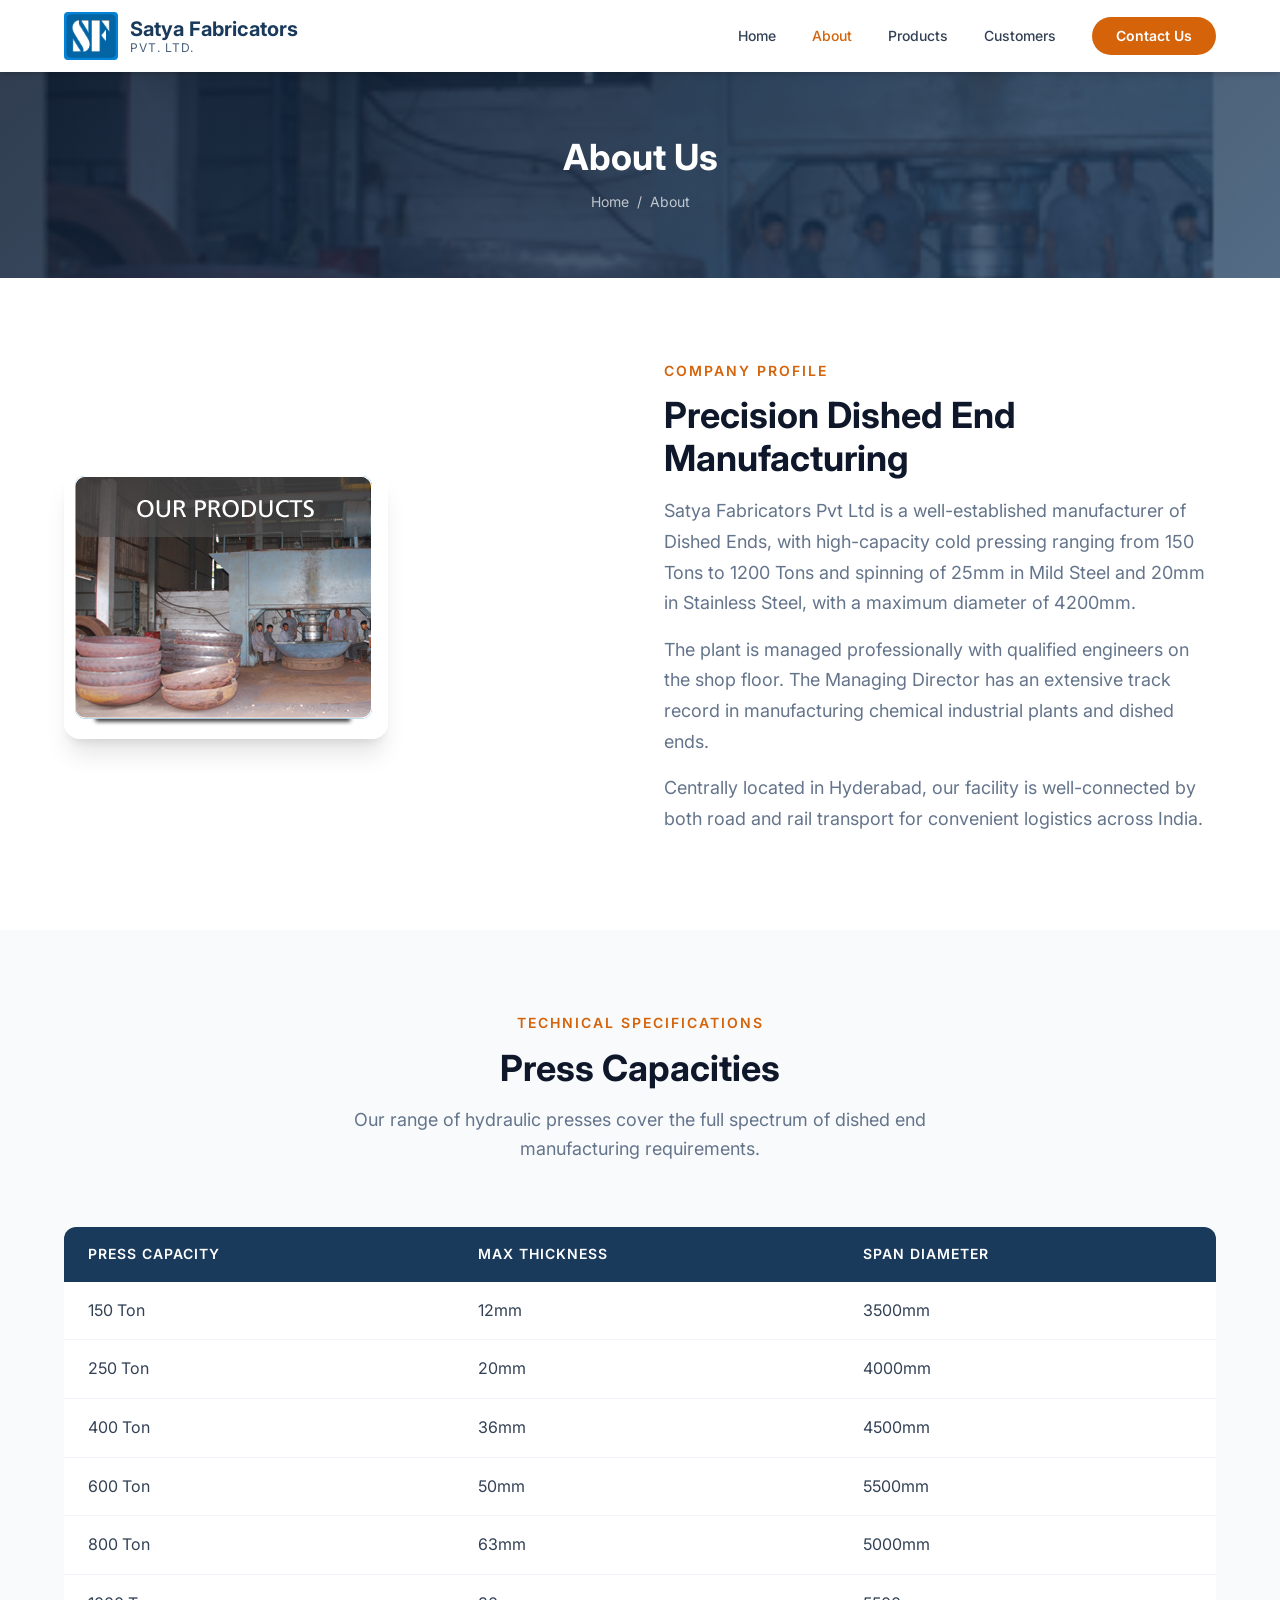
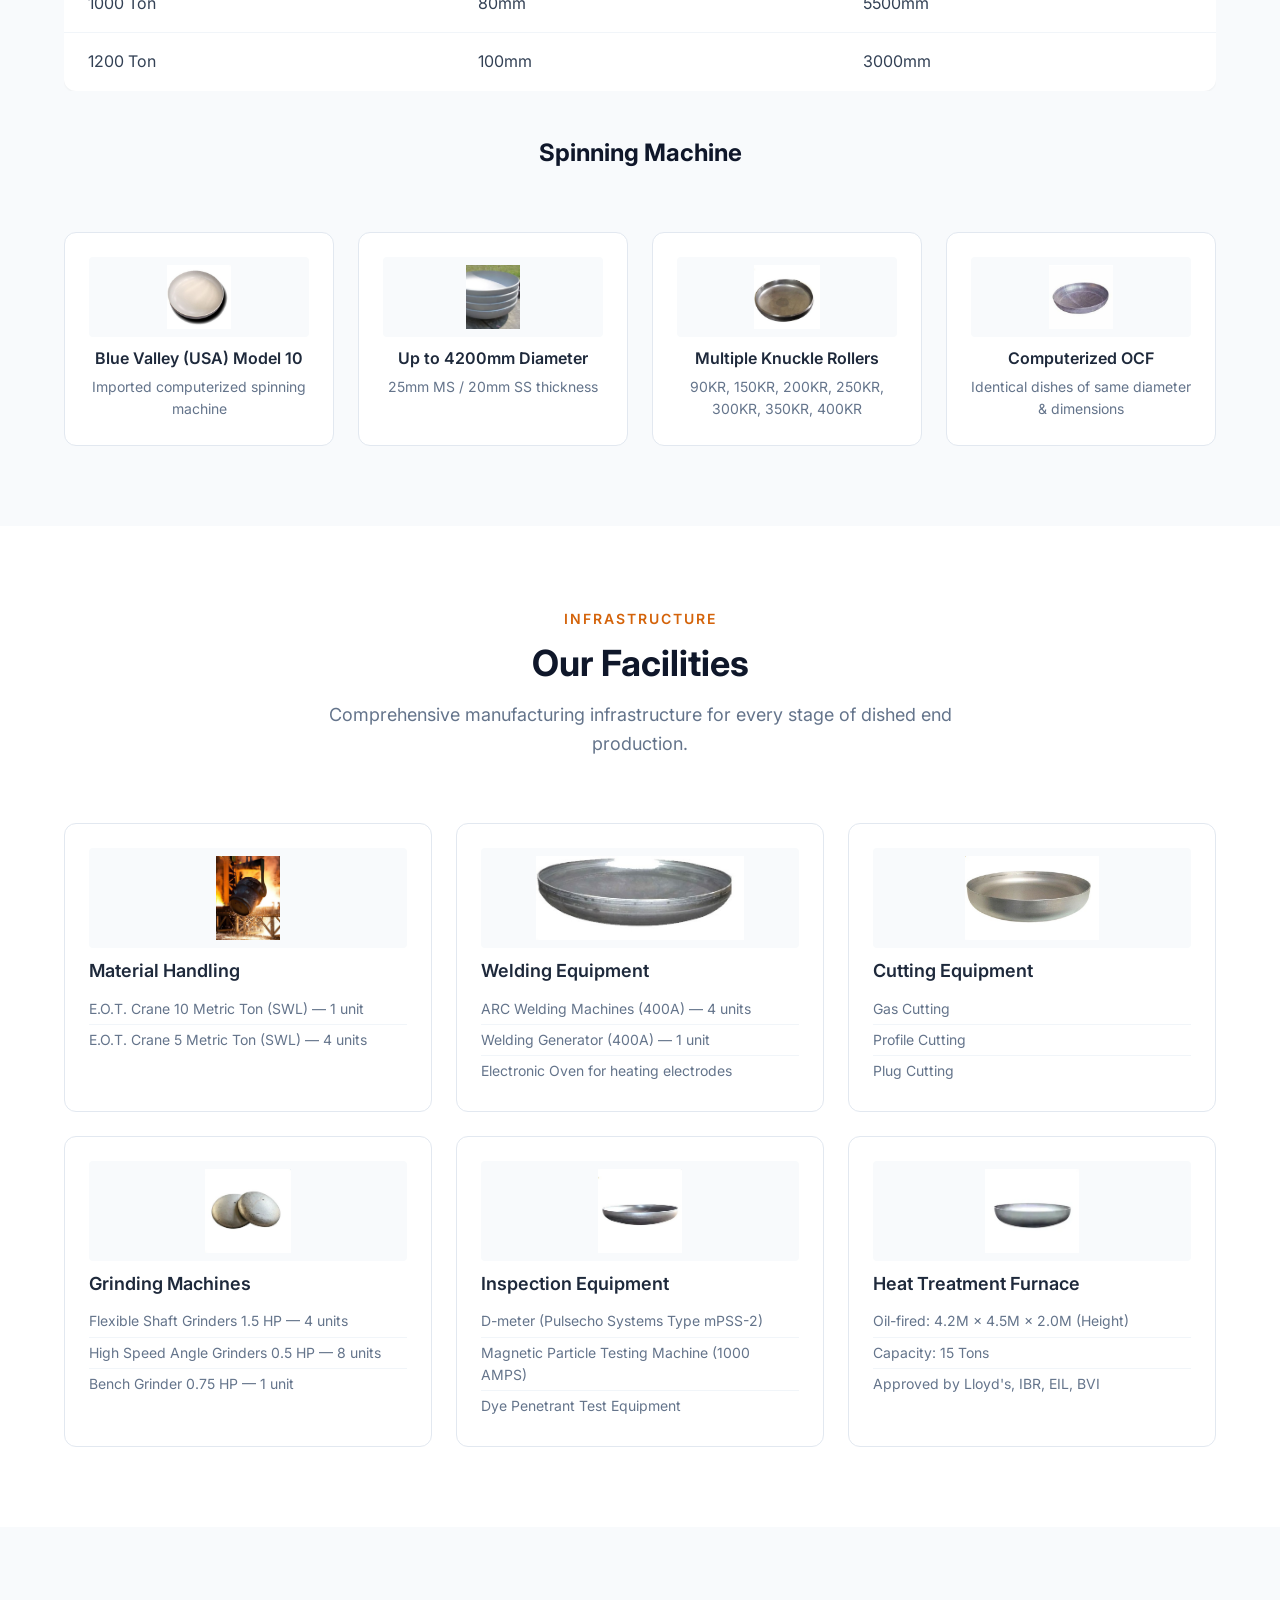
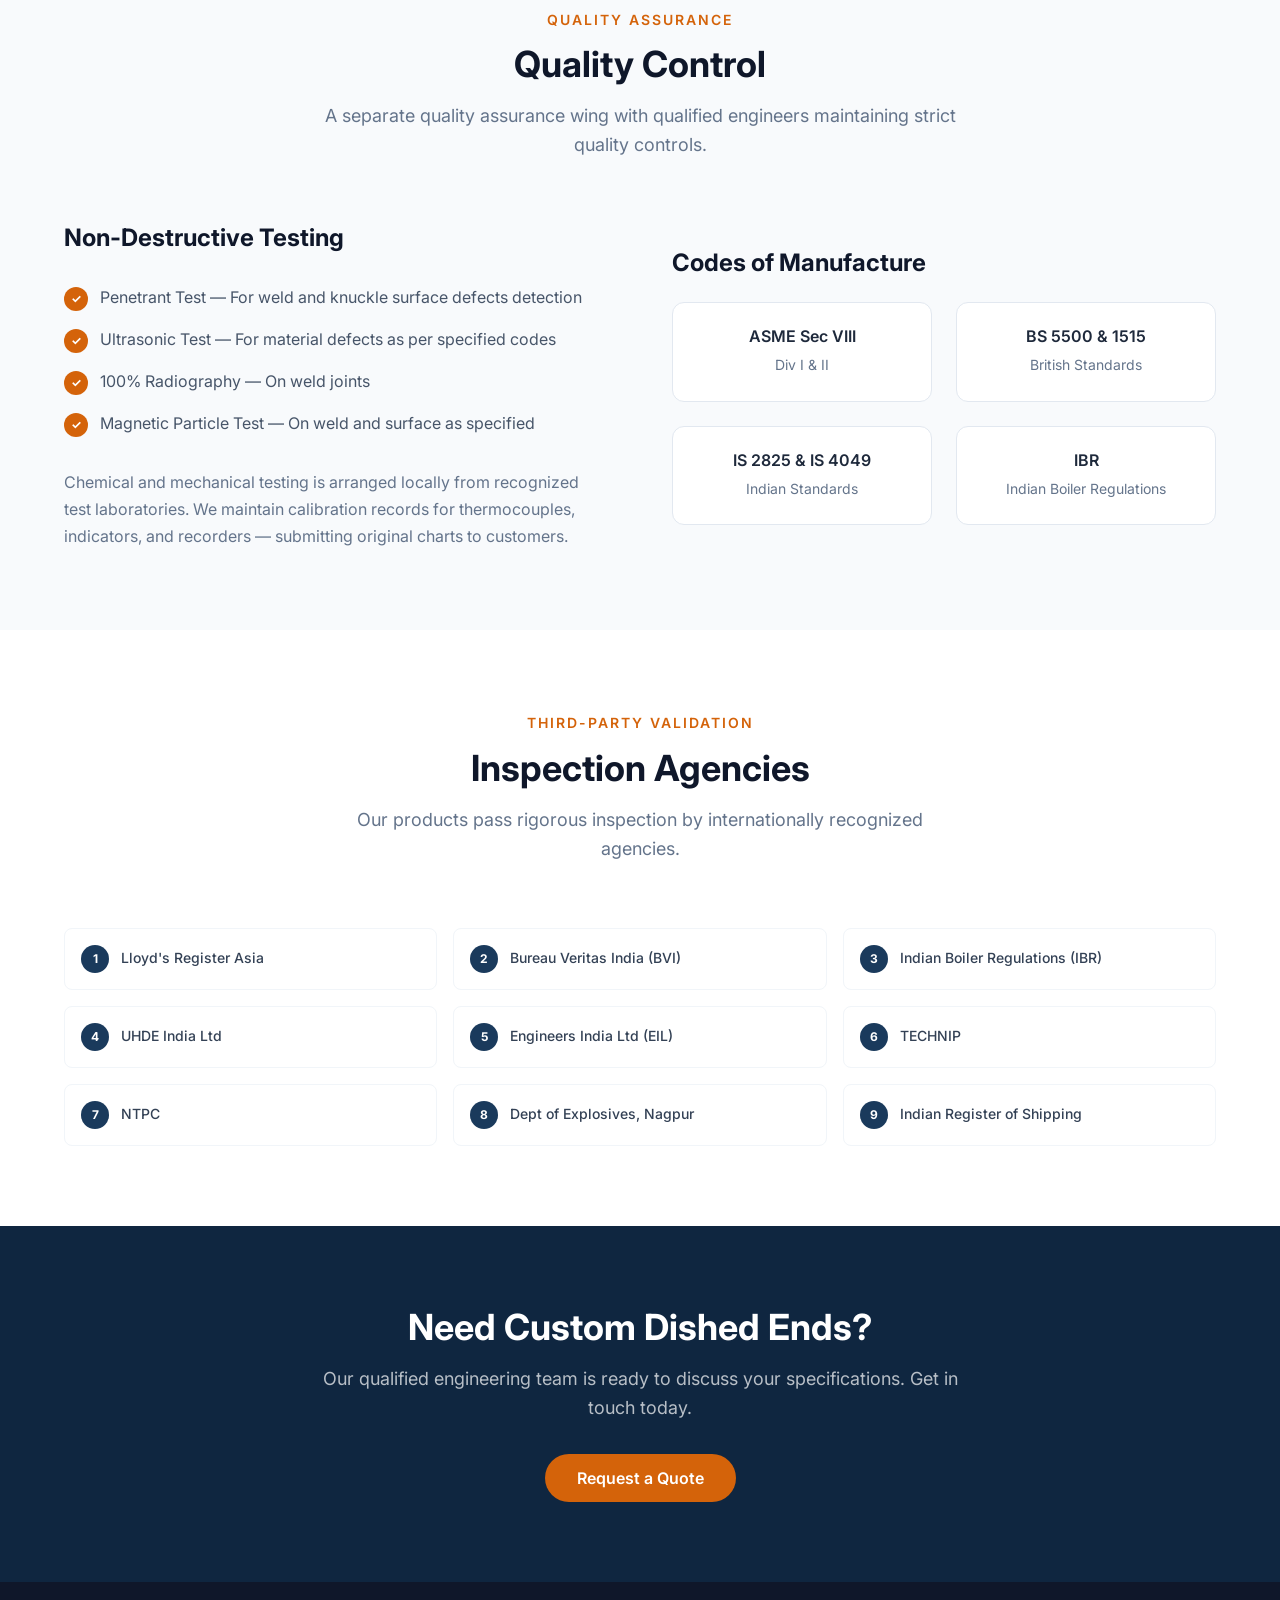
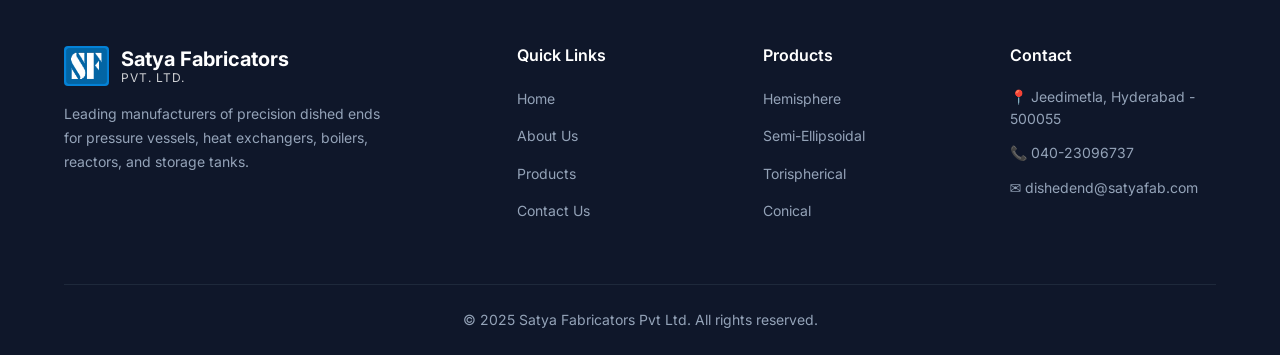
==== about.html @ 52fa5ffd "Initial commit: Satya Fabricators website - 4 HTML pages, CSS, JS, product images" ====
<!DOCTYPE html>
<html lang="en">
<head>
  <meta charset="UTF-8">
  <meta name="viewport" content="width=device-width, initial-scale=1.0">
  <meta name="description" content="About Satya Fabricators — Our facilities, capacities, quality control, and inspection standards for dished end manufacturing.">
  <title>About Us — Satya Fabricators Pvt Ltd</title>
  <link rel="preconnect" href="https://fonts.googleapis.com">
  <link rel="preconnect" href="https://fonts.gstatic.com" crossorigin>
  <link href="https://fonts.googleapis.com/css2?family=Inter:wght@400;500;600;700&display=swap" rel="stylesheet">
  <link rel="stylesheet" href="css/styles.css">
  <link rel="stylesheet" href="css/pages.css">
</head>
<body>

  <div class="nav-overlay" id="navOverlay"></div>

  <!-- Header -->
  <header class="header header--scrolled" id="header">
    <div class="container header__inner">
      <a href="index.html" class="header__logo">
        <img src="images/logo.jpg" alt="Satya Fabricators Logo">
        <div class="header__logo-text">
          Satya Fabricators
          <span>Pvt. Ltd.</span>
        </div>
      </a>
      <nav class="nav" id="nav">
        <a href="index.html" class="nav__link">Home</a>
        <a href="about.html" class="nav__link nav__link--active">About</a>
        <a href="products.html" class="nav__link">Products</a>
        <a href="index.html#customers" class="nav__link">Customers</a>
        <a href="contact.html" class="nav__cta">Contact Us</a>
      </nav>
      <button class="nav-toggle" id="navToggle" aria-label="Toggle navigation">
        <span class="nav-toggle__bar"></span>
        <span class="nav-toggle__bar"></span>
        <span class="nav-toggle__bar"></span>
      </button>
    </div>
  </header>

  <!-- Page Header -->
  <div class="page-header">
    <img src="images/flash.jpg" alt="" class="page-header__bg">
    <div class="page-header__overlay"></div>
    <div class="container">
      <h1 class="page-header__title">About Us</h1>
      <p class="page-header__breadcrumb">
        <a href="index.html">Home</a> &nbsp;/&nbsp; About
      </p>
    </div>
  </div>

  <!-- Company Overview -->
  <section class="section">
    <div class="container">
      <div class="about-banner reveal">
        <div>
          <img src="images/flash.jpg" alt="Satya Fabricators Manufacturing" class="about-banner__image">
        </div>
        <div class="about-banner__content">
          <div class="section__tag">Company Profile</div>
          <h2>Precision Dished End Manufacturing</h2>
          <p>
            Satya Fabricators Pvt Ltd is a well-established manufacturer of Dished Ends, with high-capacity cold pressing ranging from 150 Tons to 1200 Tons and spinning of 25mm in Mild Steel and 20mm in Stainless Steel, with a maximum diameter of 4200mm.
          </p>
          <p>
            The plant is managed professionally with qualified engineers on the shop floor. The Managing Director has an extensive track record in manufacturing chemical industrial plants and dished ends.
          </p>
          <p>
            Centrally located in Hyderabad, our facility is well-connected by both road and rail transport for convenient logistics across India.
          </p>
        </div>
      </div>
    </div>
  </section>

  <!-- Capacities Section -->
  <section class="section section--alt" id="capacities">
    <div class="container">
      <div class="section__header reveal">
        <div class="section__tag">Technical Specifications</div>
        <h2 class="section__title">Press Capacities</h2>
        <p class="section__subtitle">Our range of hydraulic presses cover the full spectrum of dished end manufacturing requirements.</p>
      </div>
      <div class="reveal" style="overflow-x: auto;">
        <table class="capacity-table">
          <thead>
            <tr>
              <th>Press Capacity</th>
              <th>Max Thickness</th>
              <th>Span Diameter</th>
            </tr>
          </thead>
          <tbody>
            <tr><td>150 Ton</td><td>12mm</td><td>3500mm</td></tr>
            <tr><td>250 Ton</td><td>20mm</td><td>4000mm</td></tr>
            <tr><td>400 Ton</td><td>36mm</td><td>4500mm</td></tr>
            <tr><td>600 Ton</td><td>50mm</td><td>5500mm</td></tr>
            <tr><td>800 Ton</td><td>63mm</td><td>5000mm</td></tr>
            <tr><td>1000 Ton</td><td>80mm</td><td>5500mm</td></tr>
            <tr><td>1200 Ton</td><td>100mm</td><td>3000mm</td></tr>
          </tbody>
        </table>
      </div>

      <div style="margin-top: var(--space-12);">
        <div class="section__header reveal">
          <h2 class="section__title" style="font-size: var(--text-2xl);">Spinning Machine</h2>
        </div>
        <div class="certifications__grid reveal">
          <div class="cert-card">
            <img src="images/stainless-steel-dish-end.jpg" alt="Blue Valley Machine" class="cert-card__img">
            <h4 class="cert-card__title">Blue Valley (USA) Model 10</h4>
            <p class="cert-card__desc">Imported computerized spinning machine</p>
          </div>
          <div class="cert-card">
            <img src="images/dish-end.jpg" alt="Large Diameter" class="cert-card__img">
            <h4 class="cert-card__title">Up to 4200mm Diameter</h4>
            <p class="cert-card__desc">25mm MS / 20mm SS thickness</p>
          </div>
          <div class="cert-card">
            <img src="images/duplex-pipe-dish-end.jpg" alt="Knuckle Rollers" class="cert-card__img">
            <h4 class="cert-card__title">Multiple Knuckle Rollers</h4>
            <p class="cert-card__desc">90KR, 150KR, 200KR, 250KR, 300KR, 350KR, 400KR</p>
          </div>
          <div class="cert-card">
            <img src="images/carbon-steel-dish-end.jpg" alt="Computerized OCF" class="cert-card__img">
            <h4 class="cert-card__title">Computerized OCF</h4>
            <p class="cert-card__desc">Identical dishes of same diameter &amp; dimensions</p>
          </div>
        </div>
      </div>
    </div>
  </section>

  <!-- Facilities Section -->
  <section class="section" id="facilities">
    <div class="container">
      <div class="section__header reveal">
        <div class="section__tag">Infrastructure</div>
        <h2 class="section__title">Our Facilities</h2>
        <p class="section__subtitle">Comprehensive manufacturing infrastructure for every stage of dished end production.</p>
      </div>
      <div class="facility__grid">
        <div class="facility-card reveal reveal--delay-1">
          <img src="images/steel-factory.jpg" alt="Material Handling" class="facility-card__img">
          <h3 class="facility-card__title">Material Handling</h3>
          <ul class="facility-card__list">
            <li>E.O.T. Crane 10 Metric Ton (SWL) — 1 unit</li>
            <li>E.O.T. Crane 5 Metric Ton (SWL) — 4 units</li>
          </ul>
        </div>
        <div class="facility-card reveal reveal--delay-2">
          <img src="images/hastelloy-dish-end.jpg" alt="Welding Equipment" class="facility-card__img">
          <h3 class="facility-card__title">Welding Equipment</h3>
          <ul class="facility-card__list">
            <li>ARC Welding Machines (400A) — 4 units</li>
            <li>Welding Generator (400A) — 1 unit</li>
            <li>Electronic Oven for heating electrodes</li>
          </ul>
        </div>
        <div class="facility-card reveal reveal--delay-3">
          <img src="images/inconel-dish-end.jpg" alt="Cutting Equipment" class="facility-card__img">
          <h3 class="facility-card__title">Cutting Equipment</h3>
          <ul class="facility-card__list">
            <li>Gas Cutting</li>
            <li>Profile Cutting</li>
            <li>Plug Cutting</li>
          </ul>
        </div>
        <div class="facility-card reveal reveal--delay-1">
          <img src="images/alloy-steel-dish-end.jpg" alt="Grinding Machines" class="facility-card__img">
          <h3 class="facility-card__title">Grinding Machines</h3>
          <ul class="facility-card__list">
            <li>Flexible Shaft Grinders 1.5 HP — 4 units</li>
            <li>High Speed Angle Grinders 0.5 HP — 8 units</li>
            <li>Bench Grinder 0.75 HP — 1 unit</li>
          </ul>
        </div>
        <div class="facility-card reveal reveal--delay-2">
          <img src="images/titanium-dish-end.jpg" alt="Inspection Equipment" class="facility-card__img">
          <h3 class="facility-card__title">Inspection Equipment</h3>
          <ul class="facility-card__list">
            <li>D-meter (Pulsecho Systems Type mPSS-2)</li>
            <li>Magnetic Particle Testing Machine (1000 AMPS)</li>
            <li>Dye Penetrant Test Equipment</li>
          </ul>
        </div>
        <div class="facility-card reveal reveal--delay-3">
          <img src="images/monel-dish-end.jpg" alt="Heat Treatment Furnace" class="facility-card__img">
          <h3 class="facility-card__title">Heat Treatment Furnace</h3>
          <ul class="facility-card__list">
            <li>Oil-fired: 4.2M × 4.5M × 2.0M (Height)</li>
            <li>Capacity: 15 Tons</li>
            <li>Approved by Lloyd's, IBR, EIL, BVI</li>
          </ul>
        </div>
      </div>
    </div>
  </section>

  <!-- Quality Control Section -->
  <section class="section section--alt" id="quality">
    <div class="container">
      <div class="section__header reveal">
        <div class="section__tag">Quality Assurance</div>
        <h2 class="section__title">Quality Control</h2>
        <p class="section__subtitle">A separate quality assurance wing with qualified engineers maintaining strict quality controls.</p>
      </div>

      <div class="about__grid reveal">
        <div>
          <h3 style="font-size: var(--text-2xl); margin-bottom: var(--space-6); color: var(--color-gray-900);">Non-Destructive Testing</h3>
          <ul class="about__list">
            <li>Penetrant Test — For weld and knuckle surface defects detection</li>
            <li>Ultrasonic Test — For material defects as per specified codes</li>
            <li>100% Radiography — On weld joints</li>
            <li>Magnetic Particle Test — On weld and surface as specified</li>
          </ul>
          <p style="margin-top: var(--space-6); color: var(--color-gray-500); line-height: 1.7;">
            Chemical and mechanical testing is arranged locally from recognized test laboratories. We maintain calibration records for thermocouples, indicators, and recorders — submitting original charts to customers.
          </p>
        </div>
        <div>
          <h3 style="font-size: var(--text-2xl); margin-bottom: var(--space-6); color: var(--color-gray-900);">Codes of Manufacture</h3>
          <div class="certifications__grid" style="grid-template-columns: 1fr 1fr;">
            <div class="cert-card">
              <h4 class="cert-card__title">ASME Sec VIII</h4>
              <p class="cert-card__desc">Div I &amp; II</p>
            </div>
            <div class="cert-card">
              <h4 class="cert-card__title">BS 5500 &amp; 1515</h4>
              <p class="cert-card__desc">British Standards</p>
            </div>
            <div class="cert-card">
              <h4 class="cert-card__title">IS 2825 &amp; IS 4049</h4>
              <p class="cert-card__desc">Indian Standards</p>
            </div>
            <div class="cert-card">
              <h4 class="cert-card__title">IBR</h4>
              <p class="cert-card__desc">Indian Boiler Regulations</p>
            </div>
          </div>
        </div>
      </div>
    </div>
  </section>

  <!-- Inspection Agencies -->
  <section class="section" id="inspection">
    <div class="container">
      <div class="section__header reveal">
        <div class="section__tag">Third-Party Validation</div>
        <h2 class="section__title">Inspection Agencies</h2>
        <p class="section__subtitle">Our products pass rigorous inspection by internationally recognized agencies.</p>
      </div>
      <div class="agencies__grid reveal">
        <div class="agency-item">
          <span class="agency-item__number">1</span>
          Lloyd's Register Asia
        </div>
        <div class="agency-item">
          <span class="agency-item__number">2</span>
          Bureau Veritas India (BVI)
        </div>
        <div class="agency-item">
          <span class="agency-item__number">3</span>
          Indian Boiler Regulations (IBR)
        </div>
        <div class="agency-item">
          <span class="agency-item__number">4</span>
          UHDE India Ltd
        </div>
        <div class="agency-item">
          <span class="agency-item__number">5</span>
          Engineers India Ltd (EIL)
        </div>
        <div class="agency-item">
          <span class="agency-item__number">6</span>
          TECHNIP
        </div>
        <div class="agency-item">
          <span class="agency-item__number">7</span>
          NTPC
        </div>
        <div class="agency-item">
          <span class="agency-item__number">8</span>
          Dept of Explosives, Nagpur
        </div>
        <div class="agency-item">
          <span class="agency-item__number">9</span>
          Indian Register of Shipping
        </div>
      </div>
    </div>
  </section>

  <!-- CTA -->
  <section class="section section--dark">
    <div class="container" style="text-align: center;">
      <div class="reveal">
        <h2 class="section__title" style="color: var(--color-white); margin-bottom: var(--space-4);">Need Custom Dished Ends?</h2>
        <p class="section__subtitle" style="color: rgba(255,255,255,0.7); margin-bottom: var(--space-8);">
          Our qualified engineering team is ready to discuss your specifications. Get in touch today.
        </p>
        <a href="contact.html" class="btn btn--primary">Request a Quote</a>
      </div>
    </div>
  </section>

  <!-- Footer -->
  <footer class="footer">
    <div class="container">
      <div class="footer__grid">
        <div class="footer__brand">
          <div class="header__logo" style="margin-bottom: var(--space-2);">
            <img src="images/logo.jpg" alt="Satya Fabricators Logo" style="height: 40px; border-radius: 4px;">
            <div class="header__logo-text" style="color: var(--color-white);">
              Satya Fabricators
              <span>Pvt. Ltd.</span>
            </div>
          </div>
          <p>Leading manufacturers of precision dished ends for pressure vessels, heat exchangers, boilers, reactors, and storage tanks.</p>
        </div>
        <div>
          <h4 class="footer__title">Quick Links</h4>
          <ul class="footer__links">
            <li><a href="index.html">Home</a></li>
            <li><a href="about.html">About Us</a></li>
            <li><a href="products.html">Products</a></li>
            <li><a href="contact.html">Contact Us</a></li>
          </ul>
        </div>
        <div>
          <h4 class="footer__title">Products</h4>
          <ul class="footer__links">
            <li><a href="products.html">Hemisphere</a></li>
            <li><a href="products.html">Semi-Ellipsoidal</a></li>
            <li><a href="products.html">Torispherical</a></li>
            <li><a href="products.html">Conical</a></li>
          </ul>
        </div>
        <div>
          <h4 class="footer__title">Contact</h4>
          <div class="footer__contact-item">📍 Jeedimetla, Hyderabad - 500055</div>
          <div class="footer__contact-item">📞 040-23096737</div>
          <div class="footer__contact-item">✉️ dishedend@satyafab.com</div>
        </div>
      </div>
      <div class="footer__bottom">
        &copy; 2025 Satya Fabricators Pvt Ltd. All rights reserved.
      </div>
    </div>
  </footer>

  <script src="js/script.js"></script>
</body>
</html>
---- css/styles.css ----
/* ============================================
   SATYA FABRICATORS — Design System & Styles
   Modern, Clean, Industrial
   ============================================ */

/* --- CSS Custom Properties (Design Tokens) --- */
:root {
  /* Primary Palette */
  --color-primary: #1a3a5c;
  --color-primary-light: #24507a;
  --color-primary-dark: #0f2640;

  /* Accent — Industrial Orange */
  --color-accent: #d4630a;
  --color-accent-hover: #b8540a;
  --color-accent-light: #f59e42;

  /* Neutrals */
  --color-white: #ffffff;
  --color-off-white: #f8fafc;
  --color-gray-100: #f1f5f9;
  --color-gray-200: #e2e8f0;
  --color-gray-300: #cbd5e1;
  --color-gray-400: #94a3b8;
  --color-gray-500: #64748b;
  --color-gray-600: #475569;
  --color-gray-700: #334155;
  --color-gray-800: #1e293b;
  --color-gray-900: #0f172a;

  /* Typography */
  --font-primary: 'Inter', system-ui, -apple-system, sans-serif;
  --font-heading: 'Inter', system-ui, -apple-system, sans-serif;

  /* Font Sizes */
  --text-xs: 0.75rem;
  --text-sm: 0.875rem;
  --text-base: 1rem;
  --text-lg: 1.125rem;
  --text-xl: 1.25rem;
  --text-2xl: 1.5rem;
  --text-3xl: 1.875rem;
  --text-4xl: 2.25rem;
  --text-5xl: 3rem;

  /* Spacing */
  --space-1: 0.25rem;
  --space-2: 0.5rem;
  --space-3: 0.75rem;
  --space-4: 1rem;
  --space-5: 1.25rem;
  --space-6: 1.5rem;
  --space-8: 2rem;
  --space-10: 2.5rem;
  --space-12: 3rem;
  --space-16: 4rem;
  --space-20: 5rem;
  --space-24: 6rem;

  /* Borders & Radius */
  --radius-sm: 4px;
  --radius-md: 8px;
  --radius-lg: 12px;
  --radius-xl: 16px;
  --radius-full: 9999px;

  /* Shadows */
  --shadow-sm: 0 1px 2px rgba(0, 0, 0, 0.05);
  --shadow-md: 0 4px 6px -1px rgba(0, 0, 0, 0.1), 0 2px 4px -2px rgba(0, 0, 0, 0.1);
  --shadow-lg: 0 10px 15px -3px rgba(0, 0, 0, 0.1), 0 4px 6px -4px rgba(0, 0, 0, 0.1);
  --shadow-xl: 0 20px 25px -5px rgba(0, 0, 0, 0.1), 0 8px 10px -6px rgba(0, 0, 0, 0.1);

  /* Transitions */
  --transition-fast: 150ms ease;
  --transition-base: 300ms ease;
  --transition-slow: 500ms ease;

  /* Layout */
  --container-max: 1200px;
  --header-height: 72px;
}

/* --- Reset & Base --- */
*,
*::before,
*::after {
  margin: 0;
  padding: 0;
  box-sizing: border-box;
}

html {
  scroll-behavior: smooth;
  font-size: 16px;
  -webkit-text-size-adjust: 100%;
}

body {
  font-family: var(--font-primary);
  color: var(--color-gray-700);
  line-height: 1.6;
  background: var(--color-white);
  overflow-x: hidden;
}

img {
  max-width: 100%;
  height: auto;
  display: block;
}

a {
  text-decoration: none;
  color: inherit;
  transition: color var(--transition-fast);
}

ul, ol {
  list-style: none;
}

h1, h2, h3, h4, h5, h6 {
  font-family: var(--font-heading);
  color: var(--color-gray-900);
  line-height: 1.2;
  font-weight: 700;
}

/* --- Utility Classes --- */
.container {
  width: 100%;
  max-width: var(--container-max);
  margin: 0 auto;
  padding: 0 var(--space-6);
}

.section {
  padding: var(--space-20) 0;
}

.section--alt {
  background: var(--color-off-white);
}

.section--dark {
  background: var(--color-primary-dark);
  color: var(--color-white);
}

.section__header {
  text-align: center;
  margin-bottom: var(--space-16);
}

.section__tag {
  display: inline-block;
  font-size: var(--text-sm);
  font-weight: 600;
  color: var(--color-accent);
  text-transform: uppercase;
  letter-spacing: 2px;
  margin-bottom: var(--space-3);
}

.section__title {
  font-size: var(--text-4xl);
  margin-bottom: var(--space-4);
}

.section__subtitle {
  font-size: var(--text-lg);
  color: var(--color-gray-500);
  max-width: 640px;
  margin: 0 auto;
}

/* --- Buttons --- */
.btn {
  display: inline-flex;
  align-items: center;
  justify-content: center;
  gap: var(--space-2);
  padding: var(--space-3) var(--space-8);
  font-family: var(--font-primary);
  font-size: var(--text-base);
  font-weight: 600;
  border: none;
  border-radius: var(--radius-full);
  cursor: pointer;
  transition: all var(--transition-base);
  text-decoration: none;
  line-height: 1.5;
}

.btn--primary {
  background: var(--color-accent);
  color: var(--color-white);
}

.btn--primary:hover {
  background: var(--color-accent-hover);
  transform: translateY(-2px);
  box-shadow: var(--shadow-lg);
}

.btn--outline {
  background: transparent;
  color: var(--color-white);
  border: 2px solid var(--color-white);
}

.btn--outline:hover {
  background: var(--color-white);
  color: var(--color-primary);
}

.btn--outline-dark {
  background: transparent;
  color: var(--color-primary);
  border: 2px solid var(--color-primary);
}

.btn--outline-dark:hover {
  background: var(--color-primary);
  color: var(--color-white);
}

/* --- Header / Navigation --- */
.header {
  position: fixed;
  top: 0;
  left: 0;
  width: 100%;
  z-index: 1000;
  background: transparent;
  transition: all var(--transition-base);
  height: var(--header-height);
}

.header--scrolled {
  background: var(--color-white);
  box-shadow: var(--shadow-md);
}

.header--scrolled .nav__link {
  color: var(--color-gray-700);
}

.header--scrolled .nav__link:hover,
.header--scrolled .nav__link--active {
  color: var(--color-accent);
}

.header--scrolled .header__logo-text {
  color: var(--color-primary);
}

.header__inner {
  display: flex;
  align-items: center;
  justify-content: space-between;
  height: var(--header-height);
}

.header__logo {
  display: flex;
  align-items: center;
  gap: var(--space-3);
  z-index: 1001;
}

.header__logo img {
  height: 48px;
  width: auto;
  border-radius: var(--radius-sm);
}

.header__logo-text {
  font-size: var(--text-xl);
  font-weight: 700;
  color: var(--color-white);
  transition: color var(--transition-base);
  line-height: 1.2;
}

.header__logo-text span {
  display: block;
  font-size: var(--text-xs);
  font-weight: 400;
  opacity: 0.8;
  letter-spacing: 1px;
  text-transform: uppercase;
}

.nav {
  display: flex;
  align-items: center;
  gap: var(--space-1);
}

.nav__link {
  padding: var(--space-2) var(--space-4);
  font-size: var(--text-sm);
  font-weight: 500;
  color: rgba(255, 255, 255, 0.9);
  border-radius: var(--radius-md);
  transition: all var(--transition-fast);
}

.nav__link:hover,
.nav__link--active {
  color: var(--color-accent-light);
}

.nav__cta {
  margin-left: var(--space-4);
  padding: var(--space-2) var(--space-6);
  background: var(--color-accent);
  color: var(--color-white) !important;
  border-radius: var(--radius-full);
  font-weight: 600;
  font-size: var(--text-sm);
}

.nav__cta:hover {
  background: var(--color-accent-hover);
  transform: translateY(-1px);
}

/* Mobile Nav Toggle */
.nav-toggle {
  display: none;
  flex-direction: column;
  gap: 5px;
  background: none;
  border: none;
  cursor: pointer;
  padding: var(--space-2);
  z-index: 1001;
}

.nav-toggle__bar {
  width: 24px;
  height: 2px;
  background: var(--color-white);
  border-radius: 2px;
  transition: all var(--transition-base);
}

.header--scrolled .nav-toggle__bar {
  background: var(--color-gray-700);
}

.nav-toggle--active .nav-toggle__bar:nth-child(1) {
  transform: rotate(45deg) translate(5px, 5px);
}

.nav-toggle--active .nav-toggle__bar:nth-child(2) {
  opacity: 0;
}

.nav-toggle--active .nav-toggle__bar:nth-child(3) {
  transform: rotate(-45deg) translate(5px, -5px);
}

/* --- Banner Section --- */
.banner {
  position: relative;
  min-height: 100vh;
  display: flex;
  align-items: center;
  overflow: hidden;
}

.banner__bg {
  position: absolute;
  inset: 0;
  z-index: 0;
}

.banner__bg-img {
  width: 100%;
  height: 100%;
  object-fit: cover;
  object-position: center;
  filter: brightness(0.35) contrast(1.1);
}

.banner__overlay {
  position: absolute;
  inset: 0;
  z-index: 1;
  background:
    linear-gradient(135deg, rgba(15, 38, 64, 0.92) 0%, rgba(26, 58, 92, 0.80) 50%, rgba(36, 80, 122, 0.65) 100%);
}

.banner__inner {
  position: relative;
  z-index: 2;
  padding-top: calc(var(--header-height) + var(--space-20));
  padding-bottom: var(--space-20);
  max-width: 760px;
}

.banner__content {
  color: var(--color-white);
}

.banner__tag {
  display: inline-flex;
  align-items: center;
  gap: var(--space-2);
  padding: var(--space-2) var(--space-5);
  background: rgba(255, 255, 255, 0.08);
  border: 1px solid rgba(255, 255, 255, 0.15);
  border-radius: var(--radius-full);
  font-size: var(--text-sm);
  font-weight: 500;
  margin-bottom: var(--space-8);
  backdrop-filter: blur(8px);
  letter-spacing: 0.5px;
  color: rgba(255, 255, 255, 0.85);
}

.banner__tag-dot {
  width: 8px;
  height: 8px;
  background: var(--color-accent);
  border-radius: 50%;
  animation: pulse-dot 2s ease-in-out infinite;
}

@keyframes pulse-dot {
  0%, 100% { opacity: 1; transform: scale(1); }
  50% { opacity: 0.5; transform: scale(1.4); }
}

.banner__title {
  font-size: clamp(2.25rem, 5vw, 3.75rem);
  color: var(--color-white);
  margin-bottom: var(--space-6);
  line-height: 1.12;
  letter-spacing: -0.02em;
  font-weight: 700;
}

.banner__title em {
  font-style: normal;
  color: var(--color-accent-light);
  position: relative;
}

.banner__title em::after {
  content: '';
  position: absolute;
  left: 0;
  bottom: 2px;
  width: 100%;
  height: 3px;
  background: var(--color-accent);
  border-radius: 2px;
  opacity: 0.5;
}

.banner__desc {
  font-size: var(--text-lg);
  color: rgba(255, 255, 255, 0.75);
  margin-bottom: var(--space-10);
  max-width: 600px;
  line-height: 1.75;
}

.banner__actions {
  display: flex;
  gap: var(--space-4);
  flex-wrap: wrap;
}

.btn--lg {
  padding: var(--space-4) var(--space-10);
  font-size: var(--text-base);
}

/* --- Stats Bar (separated from banner) --- */
.stats-bar {
  position: relative;
  z-index: 10;
  margin-top: -48px;
}

.stats-bar__grid {
  display: flex;
  align-items: center;
  justify-content: center;
  gap: var(--space-8);
  background: var(--color-white);
  border-radius: var(--radius-xl);
  padding: var(--space-8) var(--space-10);
  box-shadow: 0 16px 48px -12px rgba(0, 0, 0, 0.15);
}

.stats-bar__item {
  text-align: center;
  flex: 1;
  min-width: 0;
}

.stats-bar__value {
  font-size: var(--text-3xl);
  font-weight: 700;
  color: var(--color-primary);
  line-height: 1.2;
}

.stats-bar__value span {
  font-size: var(--text-lg);
  font-weight: 500;
  color: var(--color-gray-400);
}

.stats-bar__label {
  font-size: var(--text-sm);
  color: var(--color-gray-500);
  margin-top: var(--space-1);
  white-space: nowrap;
}

.stats-bar__divider {
  width: 1px;
  height: 48px;
  background: var(--color-gray-200);
  flex-shrink: 0;
}

/* --- Capabilities / Services Cards --- */
.capabilities__grid {
  display: grid;
  grid-template-columns: repeat(auto-fit, minmax(260px, 1fr));
  gap: var(--space-8);
}

.capability-card {
  background: var(--color-white);
  border-radius: var(--radius-lg);
  padding: var(--space-8);
  box-shadow: var(--shadow-sm);
  border: 1px solid var(--color-gray-200);
  transition: all var(--transition-base);
  position: relative;
  overflow: hidden;
}

.capability-card::before {
  content: '';
  position: absolute;
  top: 0;
  left: 0;
  width: 100%;
  height: 3px;
  background: var(--color-accent);
  transform: scaleX(0);
  transform-origin: left;
  transition: transform var(--transition-base);
}

.capability-card:hover {
  transform: translateY(-4px);
  box-shadow: var(--shadow-lg);
}

.capability-card:hover::before {
  transform: scaleX(1);
}

.capability-card__img {
  width: 100%;
  height: 140px;
  object-fit: contain;
  margin-bottom: var(--space-5);
  border-radius: var(--radius-md);
  background: var(--color-off-white);
  padding: var(--space-3);
}

.capability-card__title {
  font-size: var(--text-xl);
  margin-bottom: var(--space-3);
}

.capability-card__text {
  font-size: var(--text-base);
  color: var(--color-gray-500);
  line-height: 1.6;
}

/* --- Products / Shapes Section --- */
.products__grid {
  display: grid;
  grid-template-columns: repeat(auto-fit, minmax(220px, 1fr));
  gap: var(--space-6);
}

.product-card {
  background: var(--color-white);
  border-radius: var(--radius-lg);
  padding: var(--space-6);
  text-align: center;
  border: 2px solid var(--color-gray-200);
  transition: all var(--transition-base);
  cursor: default;
}

.product-card:hover {
  border-color: var(--color-accent);
  box-shadow: var(--shadow-md);
  transform: translateY(-2px);
}

.product-card__img {
  width: 100%;
  height: 120px;
  object-fit: contain;
  margin-bottom: var(--space-4);
  border-radius: var(--radius-md);
  background: var(--color-off-white);
  padding: var(--space-3);
}

.product-card__name {
  font-size: var(--text-lg);
  font-weight: 600;
  color: var(--color-gray-800);
}

.product-card__desc {
  font-size: var(--text-sm);
  color: var(--color-gray-500);
  margin-top: var(--space-2);
}

/* --- Materials Section --- */
.materials__grid {
  display: grid;
  grid-template-columns: repeat(auto-fit, minmax(160px, 1fr));
  gap: var(--space-4);
}

.material-chip {
  display: flex;
  align-items: center;
  gap: var(--space-3);
  padding: var(--space-4) var(--space-5);
  background: var(--color-white);
  border-radius: var(--radius-lg);
  border: 1px solid var(--color-gray-200);
  font-weight: 500;
  color: var(--color-gray-700);
  transition: all var(--transition-base);
}

.material-chip:hover {
  border-color: var(--color-primary);
  background: var(--color-primary);
  color: var(--color-white);
}

.material-chip__dot {
  width: 10px;
  height: 10px;
  border-radius: 50%;
  background: var(--color-accent);
  flex-shrink: 0;
}

/* --- Capacity Table --- */
.capacity-table {
  width: 100%;
  border-collapse: collapse;
  background: var(--color-white);
  border-radius: var(--radius-lg);
  overflow: hidden;
  box-shadow: var(--shadow-sm);
}

.capacity-table thead {
  background: var(--color-primary);
  color: var(--color-white);
}

.capacity-table th {
  padding: var(--space-4) var(--space-6);
  text-align: left;
  font-weight: 600;
  font-size: var(--text-sm);
  text-transform: uppercase;
  letter-spacing: 1px;
}

.capacity-table td {
  padding: var(--space-4) var(--space-6);
  border-bottom: 1px solid var(--color-gray-100);
  font-size: var(--text-base);
}

.capacity-table tbody tr:hover {
  background: var(--color-off-white);
}

.capacity-table tbody tr:last-child td {
  border-bottom: none;
}

/* --- Customers / Clients Grid --- */
.customers__grid {
  display: grid;
  grid-template-columns: repeat(auto-fill, minmax(280px, 1fr));
  gap: var(--space-4);
}

.customer-item {
  display: flex;
  align-items: center;
  gap: var(--space-3);
  padding: var(--space-3) var(--space-4);
  background: var(--color-white);
  border-radius: var(--radius-md);
  border: 1px solid var(--color-gray-100);
  font-size: var(--text-sm);
  color: var(--color-gray-600);
  transition: all var(--transition-fast);
}

.customer-item:hover {
  border-color: var(--color-accent);
  box-shadow: var(--shadow-sm);
}

.customer-item__marker {
  width: 8px;
  height: 8px;
  border-radius: 50%;
  background: var(--color-accent);
  flex-shrink: 0;
}

.customer-item__name {
  font-weight: 500;
  color: var(--color-gray-800);
}

.customer-item__location {
  color: var(--color-gray-400);
  margin-left: auto;
  font-size: var(--text-xs);
  white-space: nowrap;
}

/* --- About / Split Section --- */
.about__grid {
  display: grid;
  grid-template-columns: 1fr 1fr;
  gap: var(--space-16);
  align-items: center;
}

.about__image {
  border-radius: var(--radius-xl);
  box-shadow: var(--shadow-lg);
}

.about__content h2 {
  font-size: var(--text-4xl);
  margin-bottom: var(--space-6);
}

.about__content p {
  font-size: var(--text-lg);
  color: var(--color-gray-500);
  margin-bottom: var(--space-4);
  line-height: 1.7;
}

.about__list {
  margin-top: var(--space-6);
}

.about__list li {
  display: flex;
  align-items: flex-start;
  gap: var(--space-3);
  padding: var(--space-2) 0;
  font-size: var(--text-base);
  color: var(--color-gray-600);
}

.about__list li::before {
  content: '✓';
  display: inline-flex;
  align-items: center;
  justify-content: center;
  width: 24px;
  height: 24px;
  background: var(--color-accent);
  color: var(--color-white);
  border-radius: 50%;
  font-size: var(--text-xs);
  font-weight: 700;
  flex-shrink: 0;
  margin-top: 2px;
}

/* --- Quality / Certifications --- */
.certifications__grid {
  display: grid;
  grid-template-columns: repeat(auto-fit, minmax(200px, 1fr));
  gap: var(--space-6);
}

.cert-card {
  padding: var(--space-6);
  background: var(--color-white);
  border-radius: var(--radius-lg);
  border: 1px solid var(--color-gray-200);
  text-align: center;
  transition: all var(--transition-base);
}

.cert-card:hover {
  border-color: var(--color-primary);
  box-shadow: var(--shadow-md);
}

.cert-card__img {
  width: 100%;
  height: 80px;
  object-fit: contain;
  margin-bottom: var(--space-3);
  border-radius: var(--radius-sm);
  background: var(--color-off-white);
  padding: var(--space-2);
}

.cert-card__title {
  font-size: var(--text-base);
  font-weight: 600;
  color: var(--color-gray-800);
}

.cert-card__desc {
  font-size: var(--text-sm);
  color: var(--color-gray-500);
  margin-top: var(--space-2);
}

/* --- Contact Section --- */
.contact__grid {
  display: grid;
  grid-template-columns: 1fr 1fr;
  gap: var(--space-12);
}

.contact__info {
  display: flex;
  flex-direction: column;
  gap: var(--space-8);
}

.contact__item {
  display: flex;
  gap: var(--space-4);
}

.contact__item-icon {
  width: 48px;
  height: 48px;
  display: flex;
  align-items: center;
  justify-content: center;
  background: var(--color-off-white);
  border-radius: var(--radius-md);
  font-size: var(--text-xl);
  flex-shrink: 0;
}

.contact__item-text h4 {
  font-size: var(--text-base);
  font-weight: 600;
  margin-bottom: var(--space-1);
}

.contact__item-text p,
.contact__item-text a {
  font-size: var(--text-sm);
  color: var(--color-gray-500);
  line-height: 1.6;
}

.contact__item-text a:hover {
  color: var(--color-accent);
}

/* Contact Form */
.contact__form {
  background: var(--color-white);
  padding: var(--space-10);
  border-radius: var(--radius-xl);
  box-shadow: var(--shadow-lg);
  border: 1px solid var(--color-gray-100);
}

.form__group {
  margin-bottom: var(--space-5);
}

.form__label {
  display: block;
  font-size: var(--text-sm);
  font-weight: 500;
  color: var(--color-gray-700);
  margin-bottom: var(--space-2);
}

.form__input,
.form__textarea,
.form__select {
  width: 100%;
  padding: var(--space-3) var(--space-4);
  border: 1px solid var(--color-gray-300);
  border-radius: var(--radius-md);
  font-family: var(--font-primary);
  font-size: var(--text-base);
  color: var(--color-gray-700);
  transition: border-color var(--transition-fast);
  background: var(--color-white);
}

.form__input:focus,
.form__textarea:focus,
.form__select:focus {
  outline: none;
  border-color: var(--color-primary);
  box-shadow: 0 0 0 3px rgba(26, 58, 92, 0.1);
}

.form__textarea {
  resize: vertical;
  min-height: 120px;
}

.form__row {
  display: grid;
  grid-template-columns: 1fr 1fr;
  gap: var(--space-4);
}

/* --- CTA Showcase --- */
.cta-showcase {
  position: relative;
  overflow: hidden;
}

.cta-showcase__bg {
  position: absolute;
  inset: 0;
  width: 100%;
  height: 100%;
  object-fit: cover;
  z-index: 0;
}

.cta-showcase__overlay {
  position: absolute;
  inset: 0;
  background: linear-gradient(135deg, rgba(10, 25, 47, 0.88) 0%, rgba(26, 58, 92, 0.8) 100%);
  z-index: 1;
}

/* --- Footer --- */
.footer {
  background: var(--color-gray-900);
  color: var(--color-gray-400);
  padding: var(--space-16) 0 0;
}

.footer__grid {
  display: grid;
  grid-template-columns: 2fr 1fr 1fr 1fr;
  gap: var(--space-10);
  padding-bottom: var(--space-12);
  border-bottom: 1px solid var(--color-gray-800);
}

.footer__brand p {
  margin-top: var(--space-4);
  font-size: var(--text-sm);
  line-height: 1.7;
  color: var(--color-gray-400);
  max-width: 320px;
}

.footer__title {
  font-size: var(--text-base);
  font-weight: 600;
  color: var(--color-white);
  margin-bottom: var(--space-5);
}

.footer__links li {
  margin-bottom: var(--space-3);
}

.footer__links a {
  font-size: var(--text-sm);
  color: var(--color-gray-400);
  transition: color var(--transition-fast);
}

.footer__links a:hover {
  color: var(--color-accent-light);
}

.footer__contact-item {
  font-size: var(--text-sm);
  margin-bottom: var(--space-3);
  display: flex;
  gap: var(--space-2);
  align-items: flex-start;
}

.footer__bottom {
  padding: var(--space-6) 0;
  text-align: center;
  font-size: var(--text-sm);
}

/* --- Scroll Animation Classes --- */
.reveal {
  opacity: 0;
  transform: translateY(30px);
  transition: opacity 0.8s ease, transform 0.8s ease;
}

.reveal--visible {
  opacity: 1;
  transform: translateY(0);
}

.reveal--left {
  transform: translateX(-30px);
}

.reveal--left.reveal--visible {
  transform: translateX(0);
}

.reveal--right {
  transform: translateX(30px);
}

.reveal--right.reveal--visible {
  transform: translateX(0);
}

/* Stagger Animation Delay */
.reveal--delay-1 { transition-delay: 100ms; }
.reveal--delay-2 { transition-delay: 200ms; }
.reveal--delay-3 { transition-delay: 300ms; }
.reveal--delay-4 { transition-delay: 400ms; }

/* --- Page Header (inner pages) --- */
.page-header {
  position: relative;
  overflow: hidden;
  padding: calc(var(--header-height) + var(--space-16)) 0 var(--space-16);
  text-align: center;
  color: var(--color-white);
}

.page-header__bg {
  position: absolute;
  inset: 0;
  width: 100%;
  height: 100%;
  object-fit: cover;
  z-index: 0;
}

.page-header__overlay {
  position: absolute;
  inset: 0;
  background: linear-gradient(135deg, rgba(10, 25, 47, 0.85) 0%, rgba(26, 58, 92, 0.75) 100%);
  z-index: 1;
}

.page-header .container {
  position: relative;
  z-index: 2;
}

.page-header__title {
  font-size: var(--text-4xl);
  color: var(--color-white);
  margin-bottom: var(--space-3);
}

.page-header__breadcrumb {
  font-size: var(--text-sm);
  color: rgba(255, 255, 255, 0.7);
}

.page-header__breadcrumb a {
  color: rgba(255, 255, 255, 0.7);
}

.page-header__breadcrumb a:hover {
  color: var(--color-accent-light);
}

/* --- Responsive --- */
@media (max-width: 1024px) {
  .banner__inner {
    text-align: center;
    max-width: 100%;
  }

  .banner__desc {
    margin: 0 auto var(--space-8);
  }

  .banner__actions {
    justify-content: center;
  }

  .stats-bar__grid {
    flex-wrap: wrap;
    gap: var(--space-6);
    padding: var(--space-6);
  }

  .stats-bar__divider {
    display: none;
  }

  .stats-bar__item {
    flex: 1 1 calc(50% - var(--space-6));
  }

  .about__grid {
    grid-template-columns: 1fr;
    gap: var(--space-8);
  }

  .contact__grid {
    grid-template-columns: 1fr;
  }

  .footer__grid {
    grid-template-columns: 1fr 1fr;
    gap: var(--space-8);
  }
}

@media (max-width: 768px) {
  :root {
    --text-4xl: 1.875rem;
    --text-3xl: 1.5rem;
  }

  .stats-bar {
    margin-top: -32px;
  }

  .nav {
    position: fixed;
    top: 0;
    right: -100%;
    width: 100%;
    max-width: 320px;
    height: 100vh;
    background: var(--color-gray-900);
    flex-direction: column;
    align-items: flex-start;
    padding: calc(var(--header-height) + var(--space-8)) var(--space-8) var(--space-8);
    transition: right var(--transition-slow);
    gap: var(--space-1);
  }

  .nav--open {
    right: 0;
  }

  .nav__link {
    color: rgba(255, 255, 255, 0.8);
    font-size: var(--text-lg);
    padding: var(--space-3) var(--space-4);
    width: 100%;
  }

  .nav__cta {
    margin-left: 0;
    margin-top: var(--space-4);
    text-align: center;
    width: 100%;
  }

  .nav-toggle {
    display: flex;
  }

  .section {
    padding: var(--space-16) 0;
  }

  .section__title {
    font-size: var(--text-3xl);
  }

  .form__row {
    grid-template-columns: 1fr;
  }

  .footer__grid {
    grid-template-columns: 1fr;
  }

  .customers__grid {
    grid-template-columns: 1fr;
  }
}

@media (max-width: 480px) {
  .stats-bar__grid {
    padding: var(--space-5);
    gap: var(--space-4);
  }

  .stats-bar__value {
    font-size: var(--text-2xl);
  }

  .container {
    padding: 0 var(--space-4);
  }
}

/* Overlay when mobile nav is open */
.nav-overlay {
  position: fixed;
  top: 0;
  left: 0;
  width: 100%;
  height: 100%;
  background: rgba(0, 0, 0, 0.5);
  z-index: 999;
  opacity: 0;
  pointer-events: none;
  transition: opacity var(--transition-base);
}

.nav-overlay--visible {
  opacity: 1;
  pointer-events: auto;
}
---- css/pages.css ----
/* ============================================
   SATYA FABRICATORS — Page-Specific Styles
   About, Products, Contact pages
   ============================================ */

/* --- About Page --- */
.about-banner {
  display: grid;
  grid-template-columns: 1fr 1fr;
  gap: var(--space-12);
  align-items: center;
}

.about-banner__image {
  border-radius: var(--radius-xl);
  box-shadow: var(--shadow-xl);
}

.about-banner__content h2 {
  font-size: var(--text-4xl);
  margin-bottom: var(--space-4);
}

.about-banner__content p {
  color: var(--color-gray-500);
  font-size: var(--text-lg);
  line-height: 1.7;
  margin-bottom: var(--space-4);
}

/* Facility Cards */
.facility__grid {
  display: grid;
  grid-template-columns: repeat(auto-fit, minmax(280px, 1fr));
  gap: var(--space-6);
}

.facility-card {
  background: var(--color-white);
  border-radius: var(--radius-lg);
  padding: var(--space-6);
  border: 1px solid var(--color-gray-200);
  transition: all var(--transition-base);
}

.facility-card:hover {
  border-color: var(--color-primary);
  box-shadow: var(--shadow-md);
}

.facility-card__img {
  width: 100%;
  height: 100px;
  object-fit: contain;
  margin-bottom: var(--space-3);
  border-radius: var(--radius-sm);
  background: var(--color-off-white);
  padding: var(--space-2);
}

.facility-card__title {
  font-size: var(--text-lg);
  font-weight: 600;
  margin-bottom: var(--space-3);
  color: var(--color-gray-800);
}

.facility-card__list {
  list-style: none;
}

.facility-card__list li {
  font-size: var(--text-sm);
  color: var(--color-gray-500);
  padding: var(--space-1) 0;
  border-bottom: 1px solid var(--color-gray-100);
}

.facility-card__list li:last-child {
  border-bottom: none;
}

/* Inspection Agencies */
.agencies__grid {
  display: grid;
  grid-template-columns: repeat(auto-fit, minmax(280px, 1fr));
  gap: var(--space-4);
}

.agency-item {
  display: flex;
  align-items: center;
  gap: var(--space-3);
  padding: var(--space-4);
  background: var(--color-white);
  border-radius: var(--radius-md);
  border: 1px solid var(--color-gray-100);
  font-size: var(--text-sm);
  font-weight: 500;
  color: var(--color-gray-700);
}

.agency-item__number {
  width: 28px;
  height: 28px;
  display: flex;
  align-items: center;
  justify-content: center;
  background: var(--color-primary);
  color: var(--color-white);
  border-radius: 50%;
  font-size: var(--text-xs);
  font-weight: 700;
  flex-shrink: 0;
}

/* --- Products Page --- */
.product-detail {
  display: grid;
  grid-template-columns: 1fr 1fr;
  gap: var(--space-12);
  align-items: start;
}

.product-detail--reverse {
  direction: rtl;
}

.product-detail--reverse > * {
  direction: ltr;
}

.product-detail__img {
  width: 100%;
  height: 200px;
  object-fit: cover;
  border-radius: var(--radius-lg);
  margin-bottom: var(--space-4);
}

.product-detail__content h3 {
  font-size: var(--text-2xl);
  margin-bottom: var(--space-4);
}

.product-detail__content p {
  color: var(--color-gray-500);
  margin-bottom: var(--space-4);
  line-height: 1.7;
}

.product-specs {
  background: var(--color-white);
  border-radius: var(--radius-lg);
  padding: var(--space-6);
  border: 1px solid var(--color-gray-200);
  margin-top: var(--space-6);
}

.product-specs__title {
  font-size: var(--text-lg);
  font-weight: 600;
  margin-bottom: var(--space-4);
  color: var(--color-gray-800);
}

.product-specs__item {
  display: flex;
  justify-content: space-between;
  padding: var(--space-2) 0;
  border-bottom: 1px solid var(--color-gray-100);
  font-size: var(--text-sm);
}

.product-specs__item:last-child {
  border-bottom: none;
}

.product-specs__label {
  color: var(--color-gray-500);
}

.product-specs__value {
  font-weight: 600;
  color: var(--color-gray-800);
}

/* --- Contact Page --- */
.contact-full__grid {
  display: grid;
  grid-template-columns: 1fr 1.2fr;
  gap: var(--space-12);
}

.contact-info-block {
  margin-bottom: var(--space-8);
}

.contact-info-block h3 {
  font-size: var(--text-xl);
  margin-bottom: var(--space-4);
  color: var(--color-gray-800);
}

.contact-info-block p {
  font-size: var(--text-base);
  color: var(--color-gray-500);
  line-height: 1.7;
}

.contact-info-block a {
  color: var(--color-accent);
  font-weight: 500;
}

.contact-info-block a:hover {
  text-decoration: underline;
}

/* Map Placeholder */
.contact-map {
  width: 100%;
  height: 300px;
  background: var(--color-gray-100);
  border-radius: var(--radius-lg);
  display: flex;
  align-items: center;
  justify-content: center;
  color: var(--color-gray-400);
  font-size: var(--text-lg);
  border: 1px solid var(--color-gray-200);
  margin-top: var(--space-8);
  overflow: hidden;
}

.contact-map iframe {
  width: 100%;
  height: 100%;
  border: 0;
}

/* --- Responsive for inner pages --- */
@media (max-width: 1024px) {
  .about-banner {
    grid-template-columns: 1fr;
  }

  .product-detail,
  .product-detail--reverse {
    grid-template-columns: 1fr;
    direction: ltr;
  }

  .contact-full__grid {
    grid-template-columns: 1fr;
  }
}

@media (max-width: 768px) {
  .facility__grid {
    grid-template-columns: 1fr;
  }

  .agencies__grid {
    grid-template-columns: 1fr;
  }
}
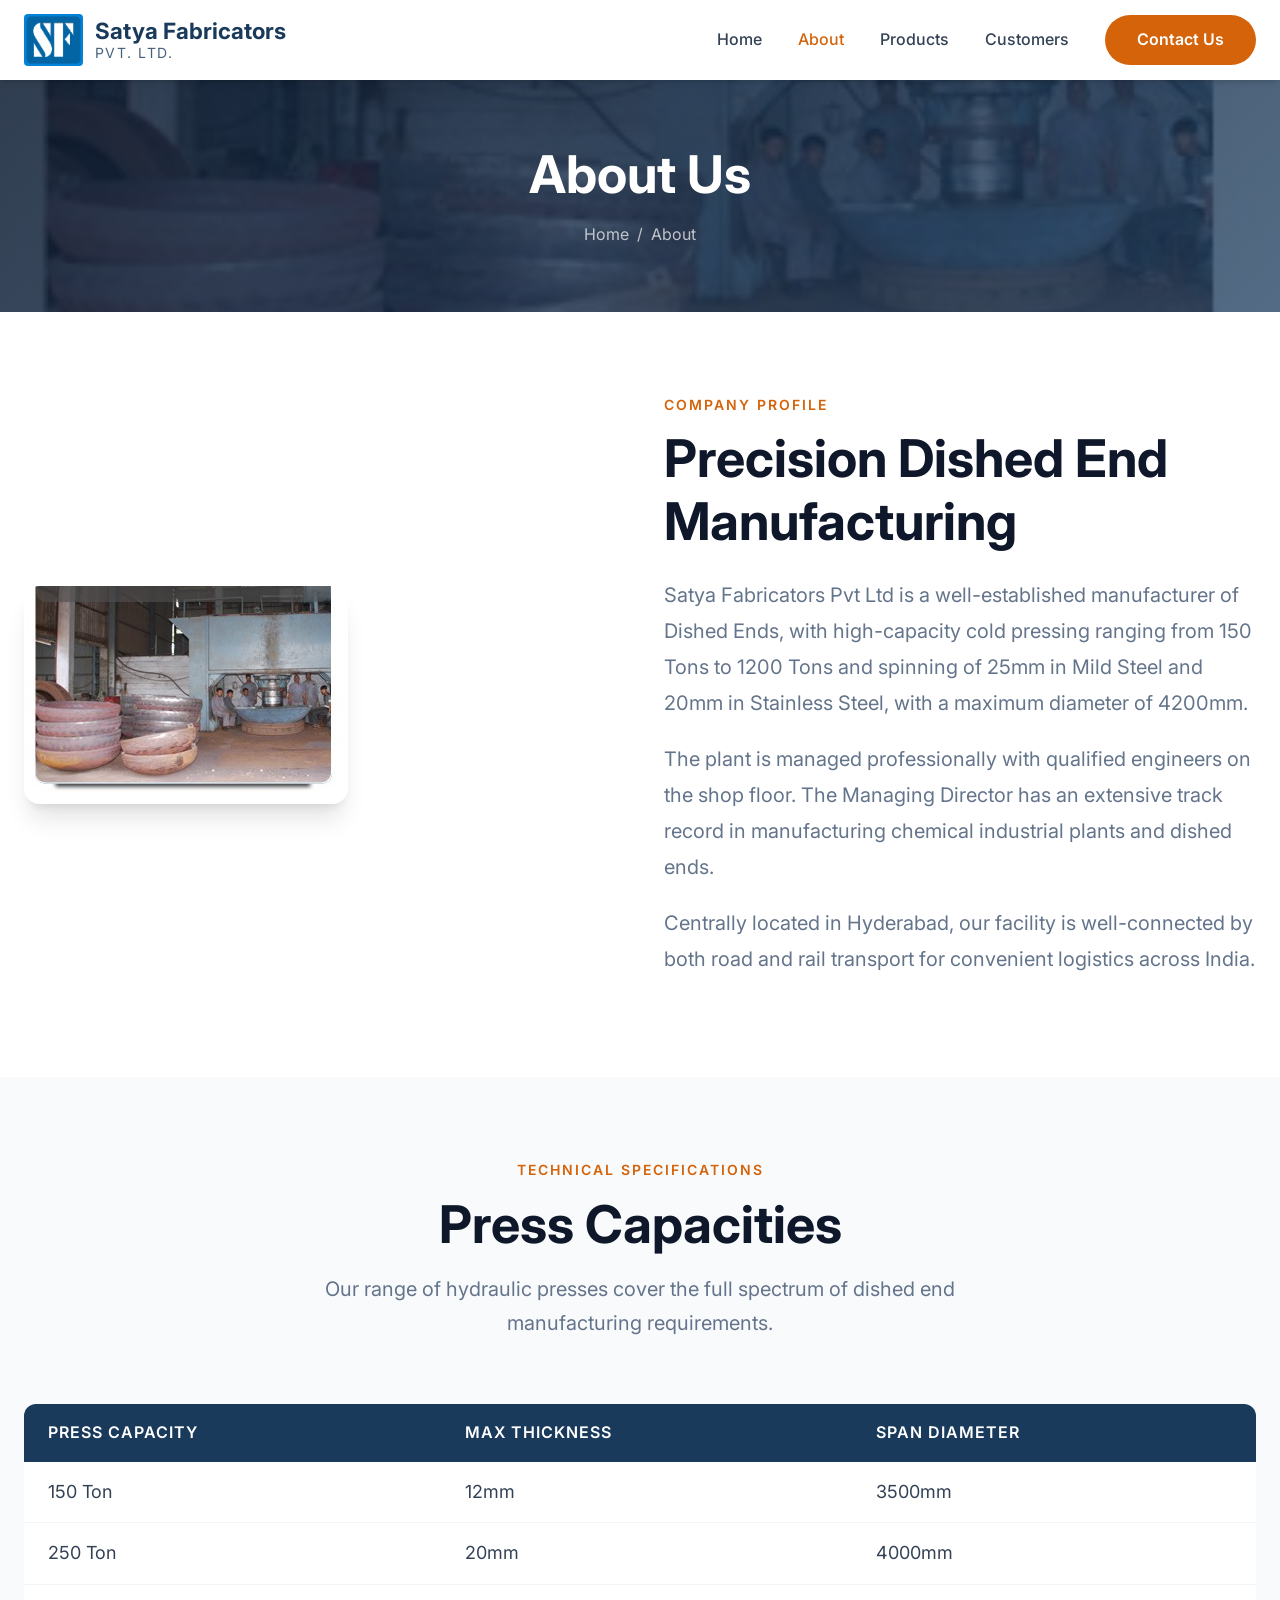
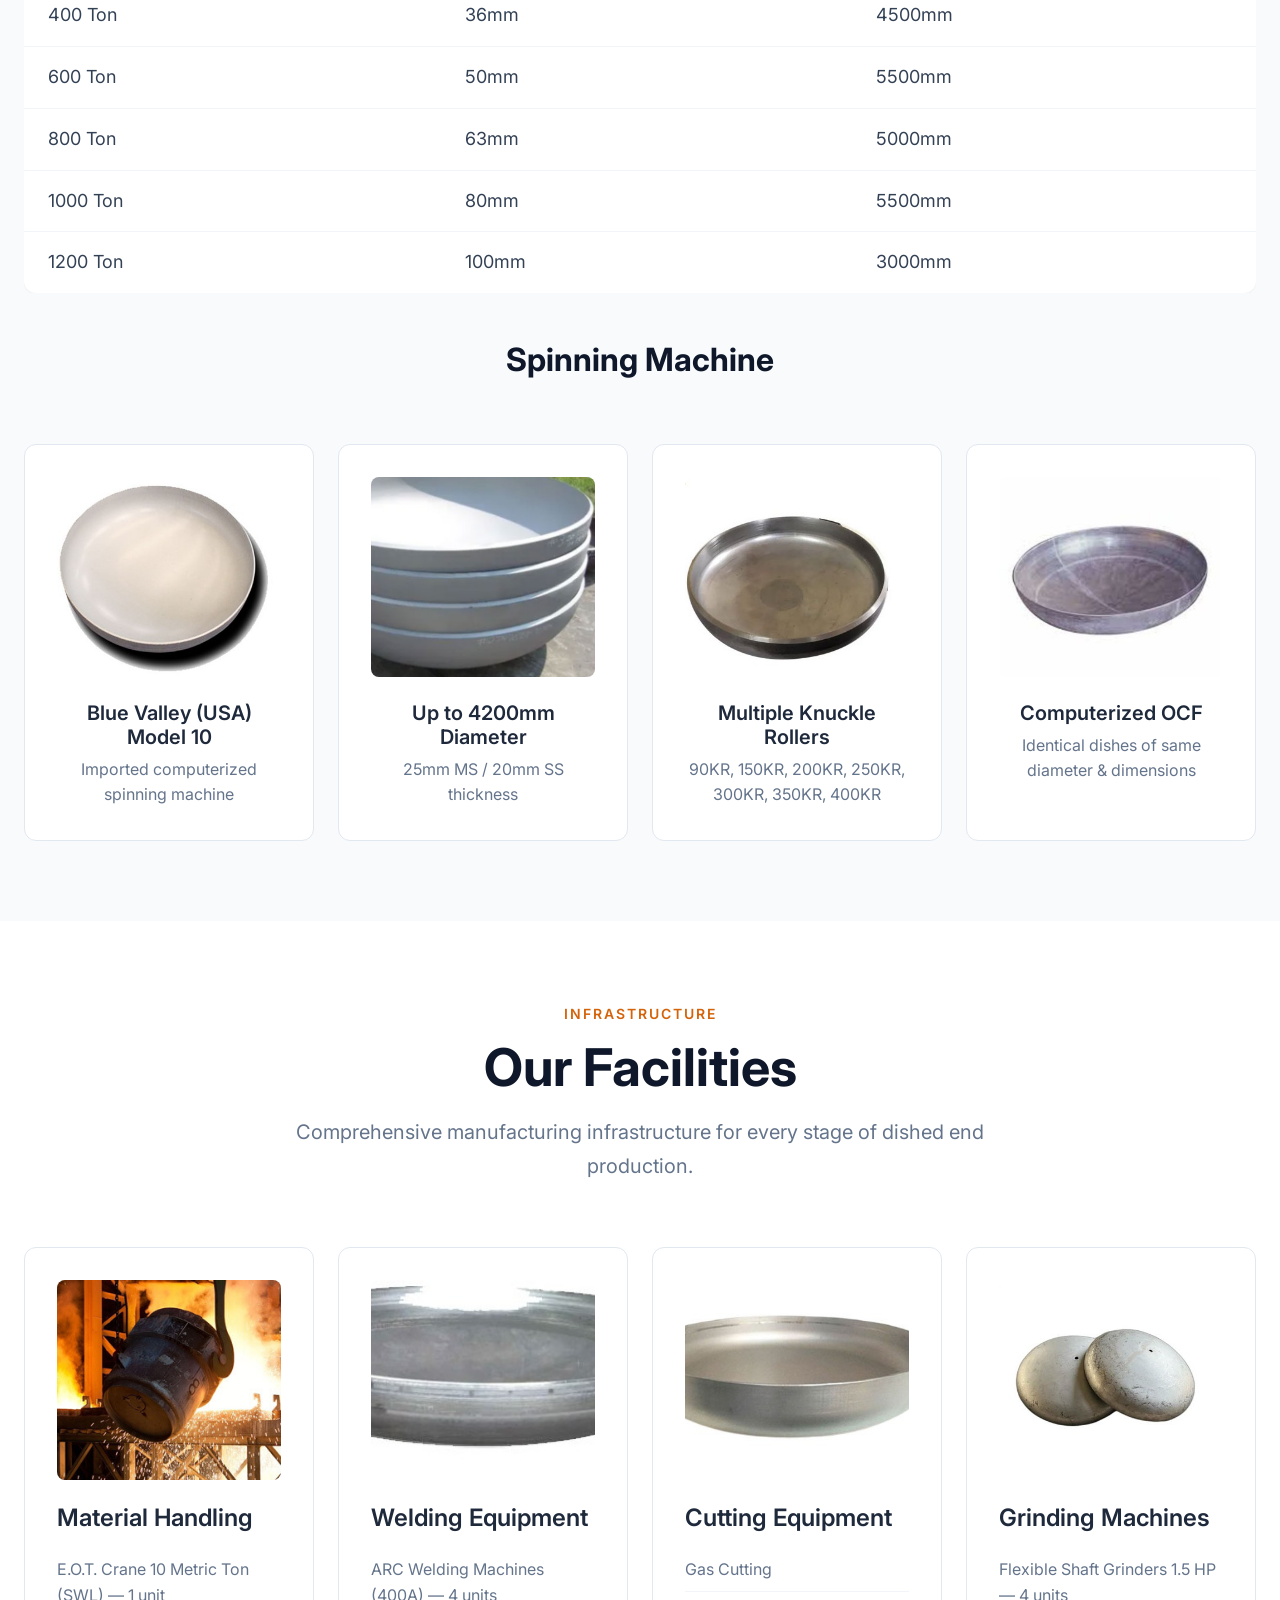
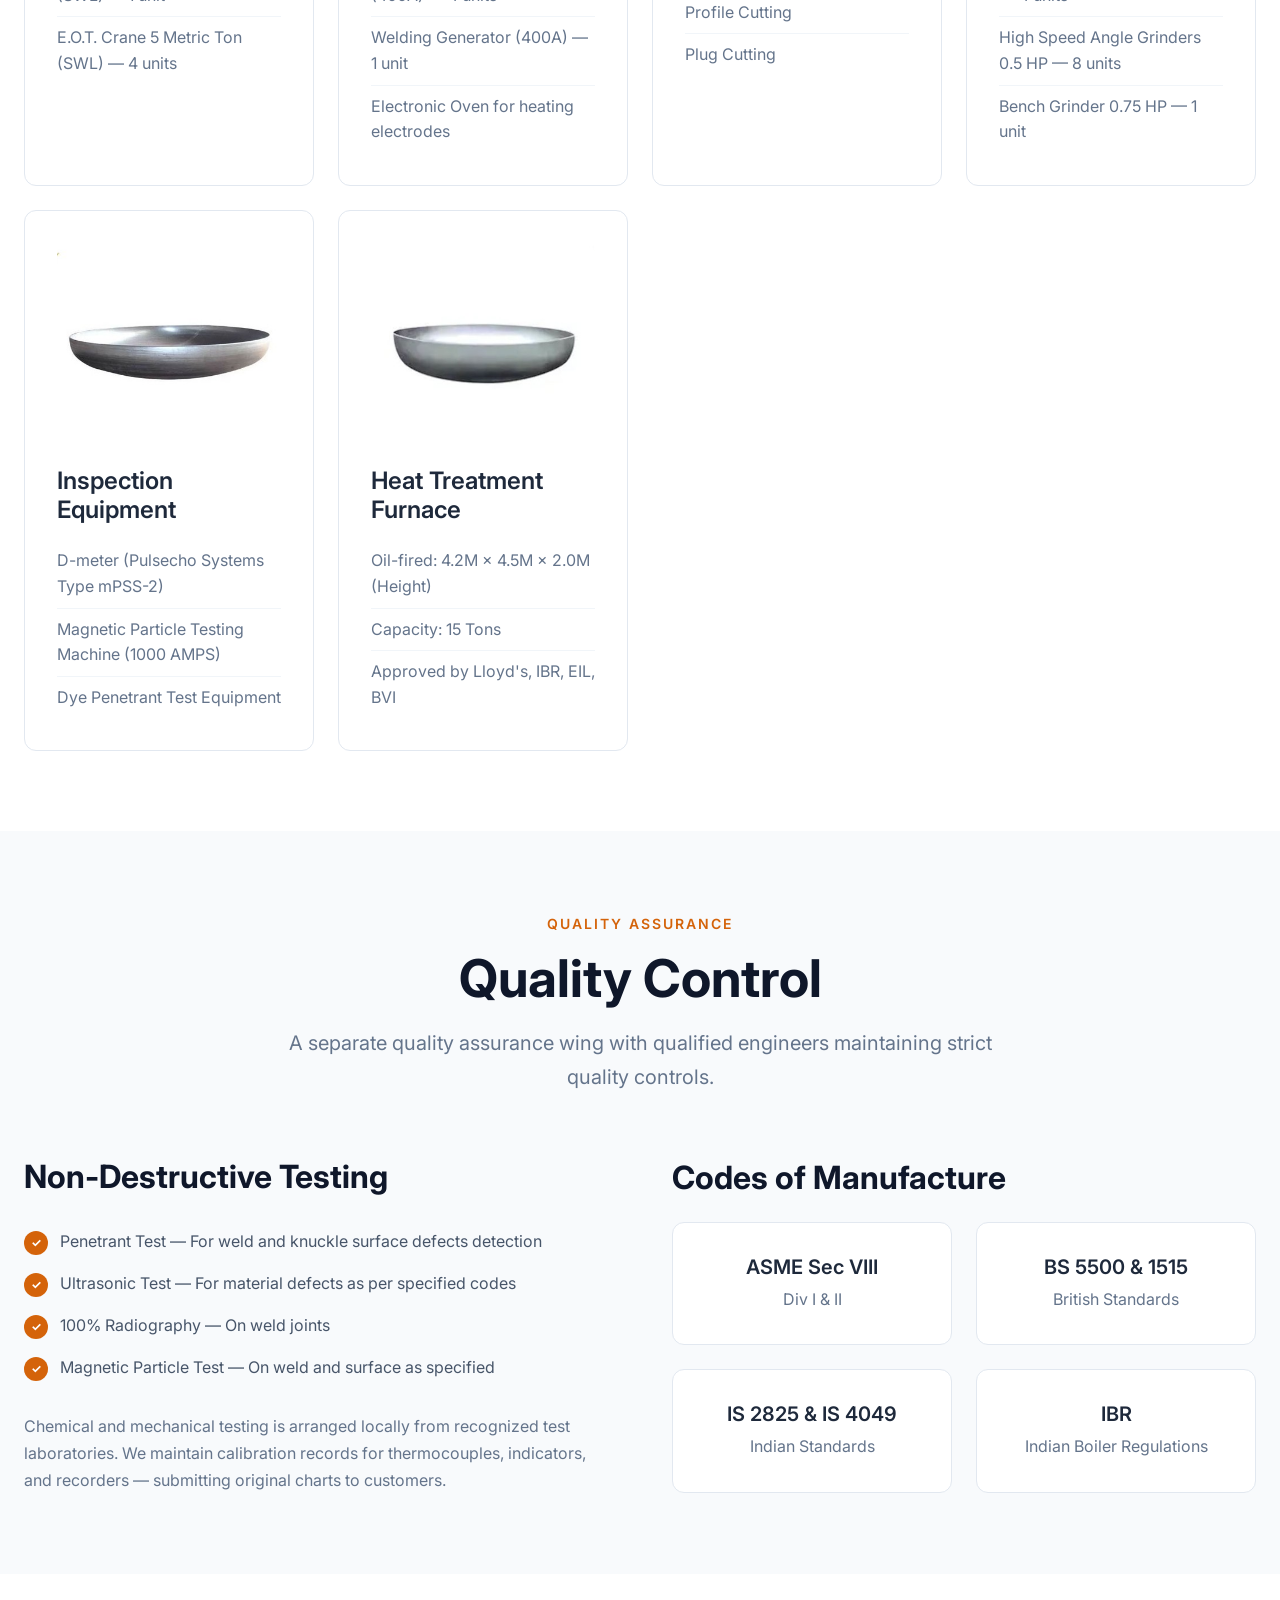
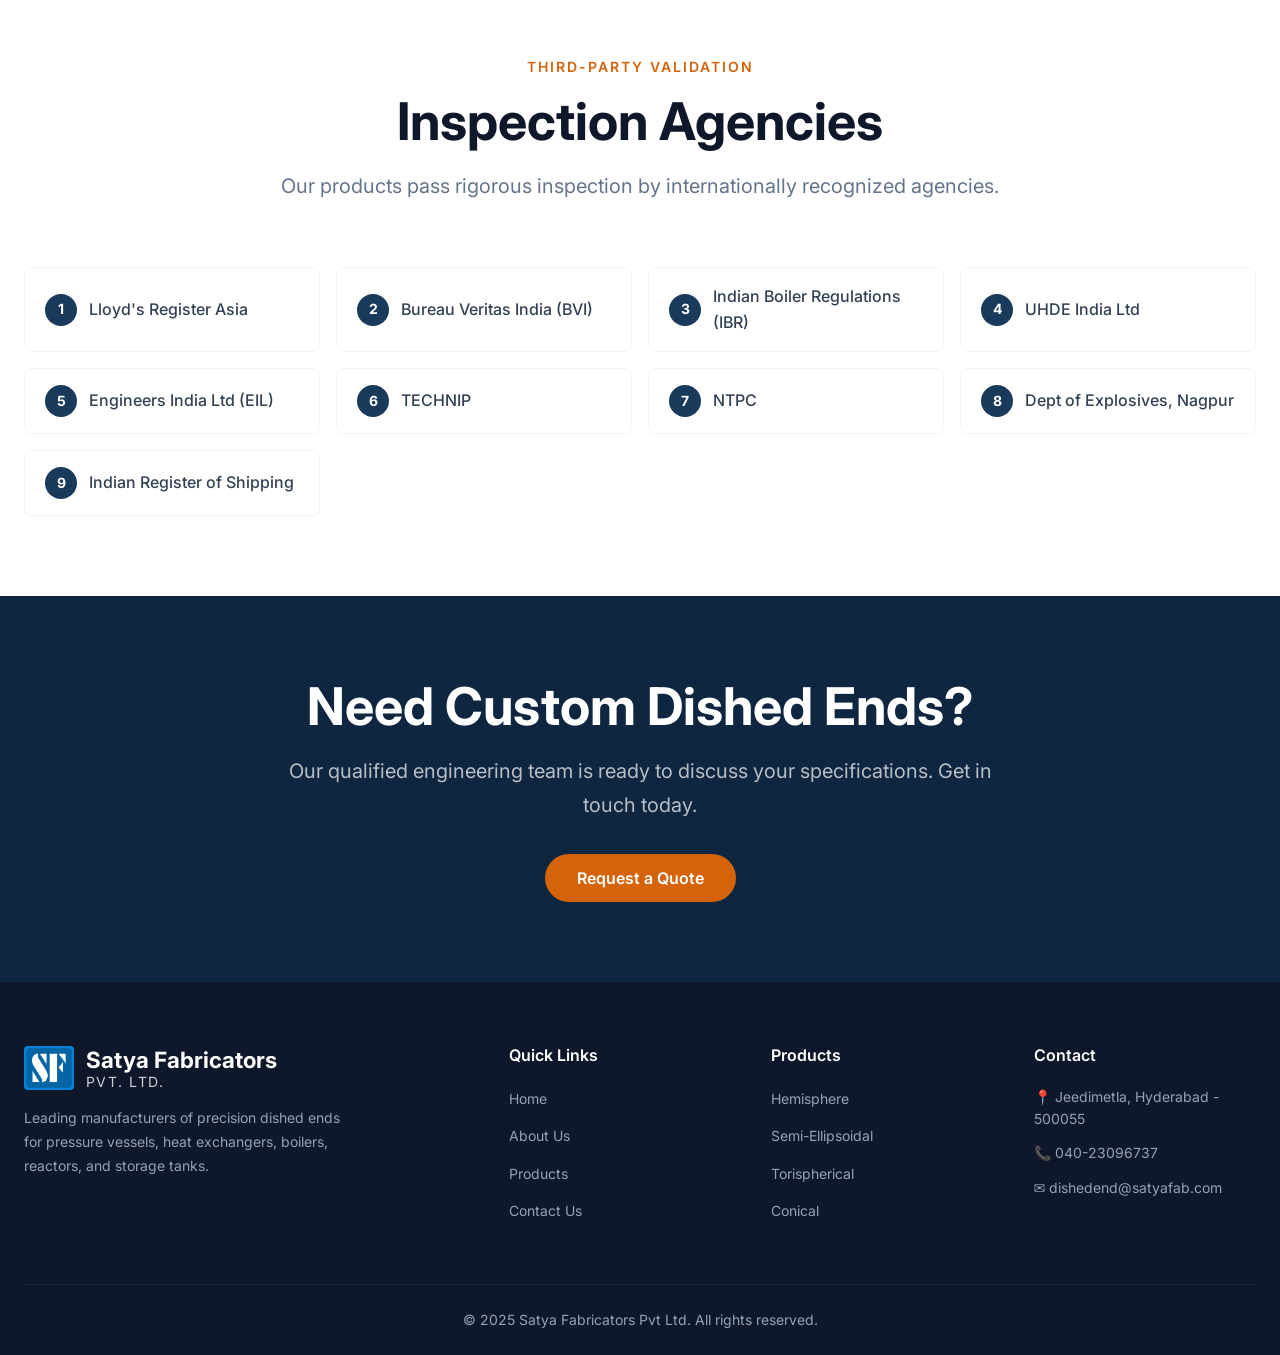
==== commit 892a307d: "UI updates: unified font sizes, image dimensions, mobile nav contrast, and layout consistency across" ====
--- a/about.html
+++ b/about.html
@@ -107,7 +107,7 @@
 
       <div style="margin-top: var(--space-12);">
         <div class="section__header reveal">
-          <h2 class="section__title" style="font-size: var(--text-2xl);">Spinning Machine</h2>
+          <h2 class="section__title" style="font-size: var(--text-3xl);">Spinning Machine</h2>
         </div>
         <div class="certifications__grid reveal">
           <div class="cert-card">
@@ -212,7 +212,7 @@
 
       <div class="about__grid reveal">
         <div>
-          <h3 style="font-size: var(--text-2xl); margin-bottom: var(--space-6); color: var(--color-gray-900);">Non-Destructive Testing</h3>
+          <h3 style="font-size: var(--text-3xl); margin-bottom: var(--space-6); color: var(--color-gray-900);">Non-Destructive Testing</h3>
           <ul class="about__list">
             <li>Penetrant Test — For weld and knuckle surface defects detection</li>
             <li>Ultrasonic Test — For material defects as per specified codes</li>
@@ -224,7 +224,7 @@
           </p>
         </div>
         <div>
-          <h3 style="font-size: var(--text-2xl); margin-bottom: var(--space-6); color: var(--color-gray-900);">Codes of Manufacture</h3>
+          <h3 style="font-size: var(--text-3xl); margin-bottom: var(--space-6); color: var(--color-gray-900);">Codes of Manufacture</h3>
           <div class="certifications__grid" style="grid-template-columns: 1fr 1fr;">
             <div class="cert-card">
               <h4 class="cert-card__title">ASME Sec VIII</h4>
@@ -316,7 +316,7 @@
       <div class="footer__grid">
         <div class="footer__brand">
           <div class="header__logo" style="margin-bottom: var(--space-2);">
-            <img src="images/logo.jpg" alt="Satya Fabricators Logo" style="height: 40px; border-radius: 4px;">
+            <img src="images/logo.jpg" alt="Satya Fabricators Logo" style="height: 44px; border-radius: 4px;">
             <div class="header__logo-text" style="color: var(--color-white);">
               Satya Fabricators
               <span>Pvt. Ltd.</span>
--- a/css/styles.css
+++ b/css/styles.css
@@ -39,9 +39,10 @@
   --text-lg: 1.125rem;
   --text-xl: 1.25rem;
   --text-2xl: 1.5rem;
-  --text-3xl: 1.875rem;
-  --text-4xl: 2.25rem;
-  --text-5xl: 3rem;
+  --text-3xl: 2rem;
+  --text-4xl: 2.5rem;
+  --text-5xl: 3.25rem;
+  --text-6xl: 4rem;
 
   /* Spacing */
   --space-1: 0.25rem;
@@ -76,8 +77,8 @@
   --transition-slow: 500ms ease;
 
   /* Layout */
-  --container-max: 1200px;
-  --header-height: 72px;
+  --container-max: 1280px;
+  --header-height: 80px;
 }
 
 /* --- Reset & Base --- */
@@ -163,15 +164,16 @@
 }
 
 .section__title {
-  font-size: var(--text-4xl);
+  font-size: var(--text-5xl);
   margin-bottom: var(--space-4);
 }
 
 .section__subtitle {
-  font-size: var(--text-lg);
+  font-size: var(--text-xl);
   color: var(--color-gray-500);
-  max-width: 640px;
+  max-width: 720px;
   margin: 0 auto;
+  line-height: 1.7;
 }
 
 /* --- Buttons --- */
@@ -270,13 +272,13 @@
 }
 
 .header__logo img {
-  height: 48px;
+  height: 52px;
   width: auto;
   border-radius: var(--radius-sm);
 }
 
 .header__logo-text {
-  font-size: var(--text-xl);
+  font-size: 1.4rem;
   font-weight: 700;
   color: var(--color-white);
   transition: color var(--transition-base);
@@ -285,10 +287,10 @@
 
 .header__logo-text span {
   display: block;
-  font-size: var(--text-xs);
+  font-size: var(--text-sm);
   font-weight: 400;
   opacity: 0.8;
-  letter-spacing: 1px;
+  letter-spacing: 1.5px;
   text-transform: uppercase;
 }
 
@@ -300,7 +302,7 @@
 
 .nav__link {
   padding: var(--space-2) var(--space-4);
-  font-size: var(--text-sm);
+  font-size: var(--text-base);
   font-weight: 500;
   color: rgba(255, 255, 255, 0.9);
   border-radius: var(--radius-md);
@@ -314,12 +316,12 @@
 
 .nav__cta {
   margin-left: var(--space-4);
-  padding: var(--space-2) var(--space-6);
+  padding: var(--space-3) var(--space-8);
   background: var(--color-accent);
   color: var(--color-white) !important;
   border-radius: var(--radius-full);
   font-weight: 600;
-  font-size: var(--text-sm);
+  font-size: var(--text-base);
 }
 
 .nav__cta:hover {
@@ -341,10 +343,11 @@
 
 .nav-toggle__bar {
   width: 24px;
-  height: 2px;
+  height: 3px;
   background: var(--color-white);
   border-radius: 2px;
   transition: all var(--transition-base);
+  box-shadow: 0 1px 3px rgba(0, 0, 0, 0.4);
 }
 
 .header--scrolled .nav-toggle__bar {
@@ -410,13 +413,13 @@
   display: inline-flex;
   align-items: center;
   gap: var(--space-2);
-  padding: var(--space-2) var(--space-5);
+  padding: var(--space-2) var(--space-6);
   background: rgba(255, 255, 255, 0.08);
   border: 1px solid rgba(255, 255, 255, 0.15);
   border-radius: var(--radius-full);
-  font-size: var(--text-sm);
+  font-size: var(--text-base);
   font-weight: 500;
-  margin-bottom: var(--space-8);
+  margin-bottom: var(--space-10);
   backdrop-filter: blur(8px);
   letter-spacing: 0.5px;
   color: rgba(255, 255, 255, 0.85);
@@ -436,11 +439,11 @@
 }
 
 .banner__title {
-  font-size: clamp(2.25rem, 5vw, 3.75rem);
+  font-size: clamp(2.5rem, 5.5vw, 4.25rem);
   color: var(--color-white);
-  margin-bottom: var(--space-6);
-  line-height: 1.12;
-  letter-spacing: -0.02em;
+  margin-bottom: var(--space-8);
+  line-height: 1.1;
+  letter-spacing: -0.025em;
   font-weight: 700;
 }
 
@@ -463,11 +466,11 @@
 }
 
 .banner__desc {
-  font-size: var(--text-lg);
+  font-size: var(--text-xl);
   color: rgba(255, 255, 255, 0.75);
-  margin-bottom: var(--space-10);
-  max-width: 600px;
-  line-height: 1.75;
+  margin-bottom: var(--space-12);
+  max-width: 640px;
+  line-height: 1.8;
 }
 
 .banner__actions {
@@ -477,8 +480,8 @@
 }
 
 .btn--lg {
-  padding: var(--space-4) var(--space-10);
-  font-size: var(--text-base);
+  padding: var(--space-4) var(--space-12);
+  font-size: var(--text-lg);
 }
 
 /* --- Stats Bar (separated from banner) --- */
@@ -506,7 +509,7 @@
 }
 
 .stats-bar__value {
-  font-size: var(--text-3xl);
+  font-size: var(--text-4xl);
   font-weight: 700;
   color: var(--color-primary);
   line-height: 1.2;
@@ -519,9 +522,9 @@
 }
 
 .stats-bar__label {
-  font-size: var(--text-sm);
+  font-size: var(--text-base);
   color: var(--color-gray-500);
-  margin-top: var(--space-1);
+  margin-top: var(--space-2);
   white-space: nowrap;
 }
 
@@ -574,23 +577,22 @@
 
 .capability-card__img {
   width: 100%;
-  height: 140px;
-  object-fit: contain;
-  margin-bottom: var(--space-5);
+  height: 200px;
+  object-fit: cover;
+  margin-bottom: var(--space-6);
   border-radius: var(--radius-md);
   background: var(--color-off-white);
-  padding: var(--space-3);
 }
 
 .capability-card__title {
-  font-size: var(--text-xl);
+  font-size: var(--text-2xl);
   margin-bottom: var(--space-3);
 }
 
 .capability-card__text {
-  font-size: var(--text-base);
+  font-size: var(--text-lg);
   color: var(--color-gray-500);
-  line-height: 1.6;
+  line-height: 1.7;
 }
 
 /* --- Products / Shapes Section --- */
@@ -618,22 +620,21 @@
 
 .product-card__img {
   width: 100%;
-  height: 120px;
-  object-fit: contain;
-  margin-bottom: var(--space-4);
+  height: 200px;
+  object-fit: cover;
+  margin-bottom: var(--space-6);
   border-radius: var(--radius-md);
   background: var(--color-off-white);
-  padding: var(--space-3);
 }
 
 .product-card__name {
-  font-size: var(--text-lg);
+  font-size: var(--text-2xl);
   font-weight: 600;
   color: var(--color-gray-800);
 }
 
 .product-card__desc {
-  font-size: var(--text-sm);
+  font-size: var(--text-base);
   color: var(--color-gray-500);
   margin-top: var(--space-2);
 }
@@ -649,11 +650,12 @@
   display: flex;
   align-items: center;
   gap: var(--space-3);
-  padding: var(--space-4) var(--space-5);
+  padding: var(--space-4) var(--space-6);
   background: var(--color-white);
   border-radius: var(--radius-lg);
   border: 1px solid var(--color-gray-200);
   font-weight: 500;
+  font-size: var(--text-base);
   color: var(--color-gray-700);
   transition: all var(--transition-base);
 }
@@ -691,7 +693,7 @@
   padding: var(--space-4) var(--space-6);
   text-align: left;
   font-weight: 600;
-  font-size: var(--text-sm);
+  font-size: var(--text-base);
   text-transform: uppercase;
   letter-spacing: 1px;
 }
@@ -699,7 +701,7 @@
 .capacity-table td {
   padding: var(--space-4) var(--space-6);
   border-bottom: 1px solid var(--color-gray-100);
-  font-size: var(--text-base);
+  font-size: var(--text-lg);
 }
 
 .capacity-table tbody tr:hover {
@@ -721,11 +723,11 @@
   display: flex;
   align-items: center;
   gap: var(--space-3);
-  padding: var(--space-3) var(--space-4);
+  padding: var(--space-4) var(--space-5);
   background: var(--color-white);
   border-radius: var(--radius-md);
   border: 1px solid var(--color-gray-100);
-  font-size: var(--text-sm);
+  font-size: var(--text-base);
   color: var(--color-gray-600);
   transition: all var(--transition-fast);
 }
@@ -751,7 +753,7 @@
 .customer-item__location {
   color: var(--color-gray-400);
   margin-left: auto;
-  font-size: var(--text-xs);
+  font-size: var(--text-sm);
   white-space: nowrap;
 }
 
@@ -769,15 +771,15 @@
 }
 
 .about__content h2 {
-  font-size: var(--text-4xl);
+  font-size: var(--text-5xl);
   margin-bottom: var(--space-6);
 }
 
 .about__content p {
-  font-size: var(--text-lg);
+  font-size: var(--text-xl);
   color: var(--color-gray-500);
-  margin-bottom: var(--space-4);
-  line-height: 1.7;
+  margin-bottom: var(--space-5);
+  line-height: 1.8;
 }
 
 .about__list {
@@ -817,7 +819,7 @@
 }
 
 .cert-card {
-  padding: var(--space-6);
+  padding: var(--space-8);
   background: var(--color-white);
   border-radius: var(--radius-lg);
   border: 1px solid var(--color-gray-200);
@@ -832,22 +834,21 @@
 
 .cert-card__img {
   width: 100%;
-  height: 80px;
-  object-fit: contain;
-  margin-bottom: var(--space-3);
-  border-radius: var(--radius-sm);
+  height: 200px;
+  object-fit: cover;
+  margin-bottom: var(--space-6);
+  border-radius: var(--radius-md);
   background: var(--color-off-white);
-  padding: var(--space-2);
 }
 
 .cert-card__title {
-  font-size: var(--text-base);
+  font-size: var(--text-xl);
   font-weight: 600;
   color: var(--color-gray-800);
 }
 
 .cert-card__desc {
-  font-size: var(--text-sm);
+  font-size: var(--text-base);
   color: var(--color-gray-500);
   margin-top: var(--space-2);
 }
@@ -1098,13 +1099,13 @@
 }
 
 .page-header__title {
-  font-size: var(--text-4xl);
+  font-size: var(--text-5xl);
   color: var(--color-white);
-  margin-bottom: var(--space-3);
+  margin-bottom: var(--space-4);
 }
 
 .page-header__breadcrumb {
-  font-size: var(--text-sm);
+  font-size: var(--text-base);
   color: rgba(255, 255, 255, 0.7);
 }
 
@@ -1162,7 +1163,8 @@
 
 @media (max-width: 768px) {
   :root {
-    --text-4xl: 1.875rem;
+    --text-5xl: 2rem;
+    --text-4xl: 1.75rem;
     --text-3xl: 1.5rem;
   }
 
@@ -1205,6 +1207,29 @@
 
   .nav-toggle {
     display: flex;
+    background: rgba(0, 0, 0, 0.25);
+    border-radius: var(--radius-md);
+    padding: var(--space-2) var(--space-3);
+  }
+
+  .header--scrolled .nav-toggle {
+    background: rgba(0, 0, 0, 0.06);
+  }
+
+  .banner__tag {
+    margin-top: var(--space-4);
+  }
+
+  .banner__inner {
+    padding-top: calc(var(--header-height) + var(--space-24));
+  }
+
+  .header__logo img {
+    height: 42px;
+  }
+
+  .header__logo-text {
+    font-size: var(--text-xl);
   }
 
   .section {
@@ -1212,7 +1237,13 @@
   }
 
   .section__title {
-    font-size: var(--text-3xl);
+    font-size: var(--text-4xl);
+  }
+
+  .capability-card__img,
+  .product-card__img,
+  .cert-card__img {
+    height: 160px;
   }
 
   .form__row {
--- a/css/pages.css
+++ b/css/pages.css
@@ -17,15 +17,15 @@
 }
 
 .about-banner__content h2 {
-  font-size: var(--text-4xl);
-  margin-bottom: var(--space-4);
+  font-size: var(--text-5xl);
+  margin-bottom: var(--space-6);
 }
 
 .about-banner__content p {
   color: var(--color-gray-500);
-  font-size: var(--text-lg);
-  line-height: 1.7;
-  margin-bottom: var(--space-4);
+  font-size: var(--text-xl);
+  line-height: 1.8;
+  margin-bottom: var(--space-5);
 }
 
 /* Facility Cards */
@@ -38,7 +38,7 @@
 .facility-card {
   background: var(--color-white);
   border-radius: var(--radius-lg);
-  padding: var(--space-6);
+  padding: var(--space-8);
   border: 1px solid var(--color-gray-200);
   transition: all var(--transition-base);
 }
@@ -50,18 +50,17 @@
 
 .facility-card__img {
   width: 100%;
-  height: 100px;
-  object-fit: contain;
-  margin-bottom: var(--space-3);
-  border-radius: var(--radius-sm);
+  height: 200px;
+  object-fit: cover;
+  margin-bottom: var(--space-6);
+  border-radius: var(--radius-md);
   background: var(--color-off-white);
-  padding: var(--space-2);
 }
 
 .facility-card__title {
-  font-size: var(--text-lg);
+  font-size: var(--text-2xl);
   font-weight: 600;
-  margin-bottom: var(--space-3);
+  margin-bottom: var(--space-4);
   color: var(--color-gray-800);
 }
 
@@ -70,9 +69,9 @@
 }
 
 .facility-card__list li {
-  font-size: var(--text-sm);
-  color: var(--color-gray-500);
-  padding: var(--space-1) 0;
+  font-size: var(--text-base);
+  color: var(--color-gray-500);
+  padding: var(--space-2) 0;
   border-bottom: 1px solid var(--color-gray-100);
 }
 
@@ -91,25 +90,25 @@
   display: flex;
   align-items: center;
   gap: var(--space-3);
-  padding: var(--space-4);
+  padding: var(--space-4) var(--space-5);
   background: var(--color-white);
   border-radius: var(--radius-md);
   border: 1px solid var(--color-gray-100);
-  font-size: var(--text-sm);
+  font-size: var(--text-base);
   font-weight: 500;
   color: var(--color-gray-700);
 }
 
 .agency-item__number {
-  width: 28px;
-  height: 28px;
+  width: 32px;
+  height: 32px;
   display: flex;
   align-items: center;
   justify-content: center;
   background: var(--color-primary);
   color: var(--color-white);
   border-radius: 50%;
-  font-size: var(--text-xs);
+  font-size: var(--text-sm);
   font-weight: 700;
   flex-shrink: 0;
 }
@@ -132,21 +131,22 @@
 
 .product-detail__img {
   width: 100%;
-  height: 200px;
+  height: 280px;
   object-fit: cover;
   border-radius: var(--radius-lg);
   margin-bottom: var(--space-4);
 }
 
 .product-detail__content h3 {
-  font-size: var(--text-2xl);
+  font-size: var(--text-3xl);
   margin-bottom: var(--space-4);
 }
 
 .product-detail__content p {
   color: var(--color-gray-500);
   margin-bottom: var(--space-4);
-  line-height: 1.7;
+  line-height: 1.8;
+  font-size: var(--text-lg);
 }
 
 .product-specs {
@@ -158,7 +158,7 @@
 }
 
 .product-specs__title {
-  font-size: var(--text-lg);
+  font-size: var(--text-xl);
   font-weight: 600;
   margin-bottom: var(--space-4);
   color: var(--color-gray-800);
@@ -167,9 +167,9 @@
 .product-specs__item {
   display: flex;
   justify-content: space-between;
-  padding: var(--space-2) 0;
+  padding: var(--space-3) 0;
   border-bottom: 1px solid var(--color-gray-100);
-  font-size: var(--text-sm);
+  font-size: var(--text-base);
 }
 
 .product-specs__item:last-child {
@@ -197,15 +197,15 @@
 }
 
 .contact-info-block h3 {
-  font-size: var(--text-xl);
+  font-size: var(--text-2xl);
   margin-bottom: var(--space-4);
   color: var(--color-gray-800);
 }
 
 .contact-info-block p {
-  font-size: var(--text-base);
-  color: var(--color-gray-500);
-  line-height: 1.7;
+  font-size: var(--text-lg);
+  color: var(--color-gray-500);
+  line-height: 1.8;
 }
 
 .contact-info-block a {
@@ -261,6 +261,14 @@
     grid-template-columns: 1fr;
   }
 
+  .facility-card__img {
+    height: 160px;
+  }
+
+  .product-detail__img {
+    height: 200px;
+  }
+
   .agencies__grid {
     grid-template-columns: 1fr;
   }
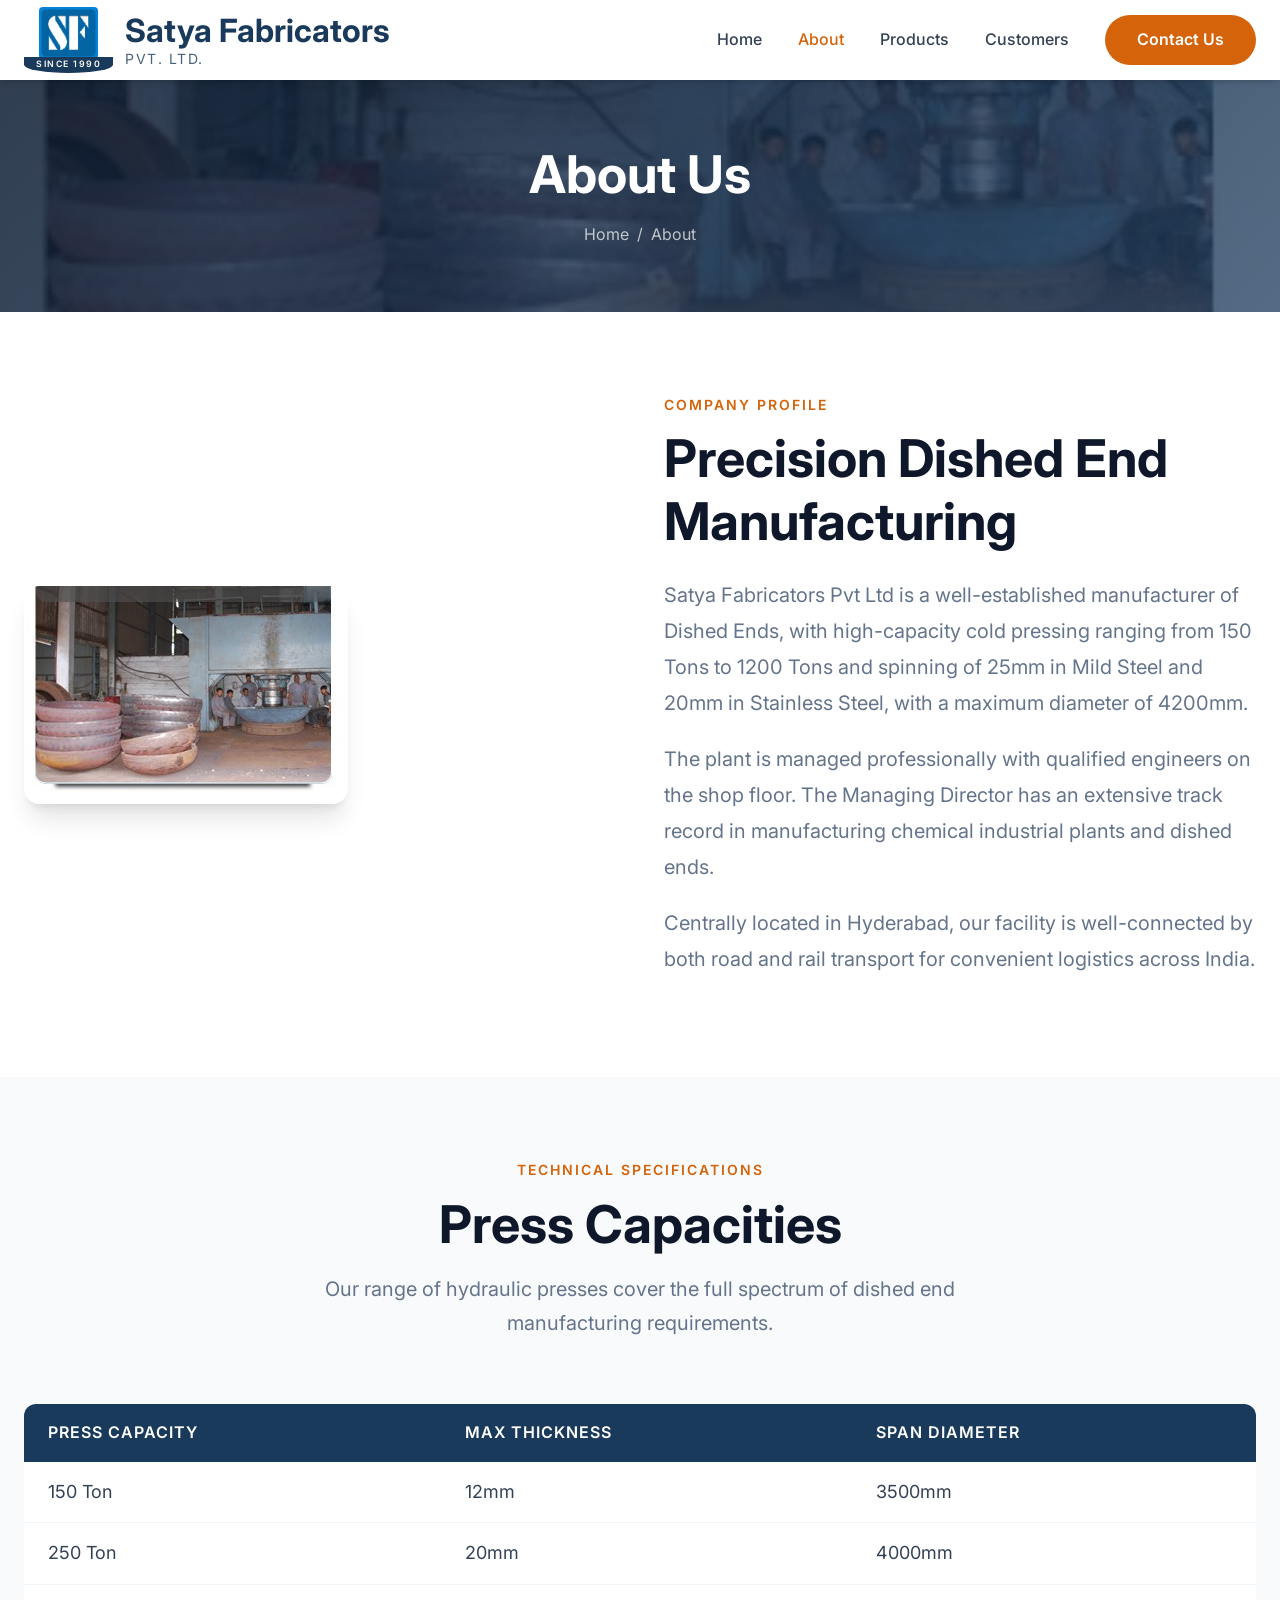
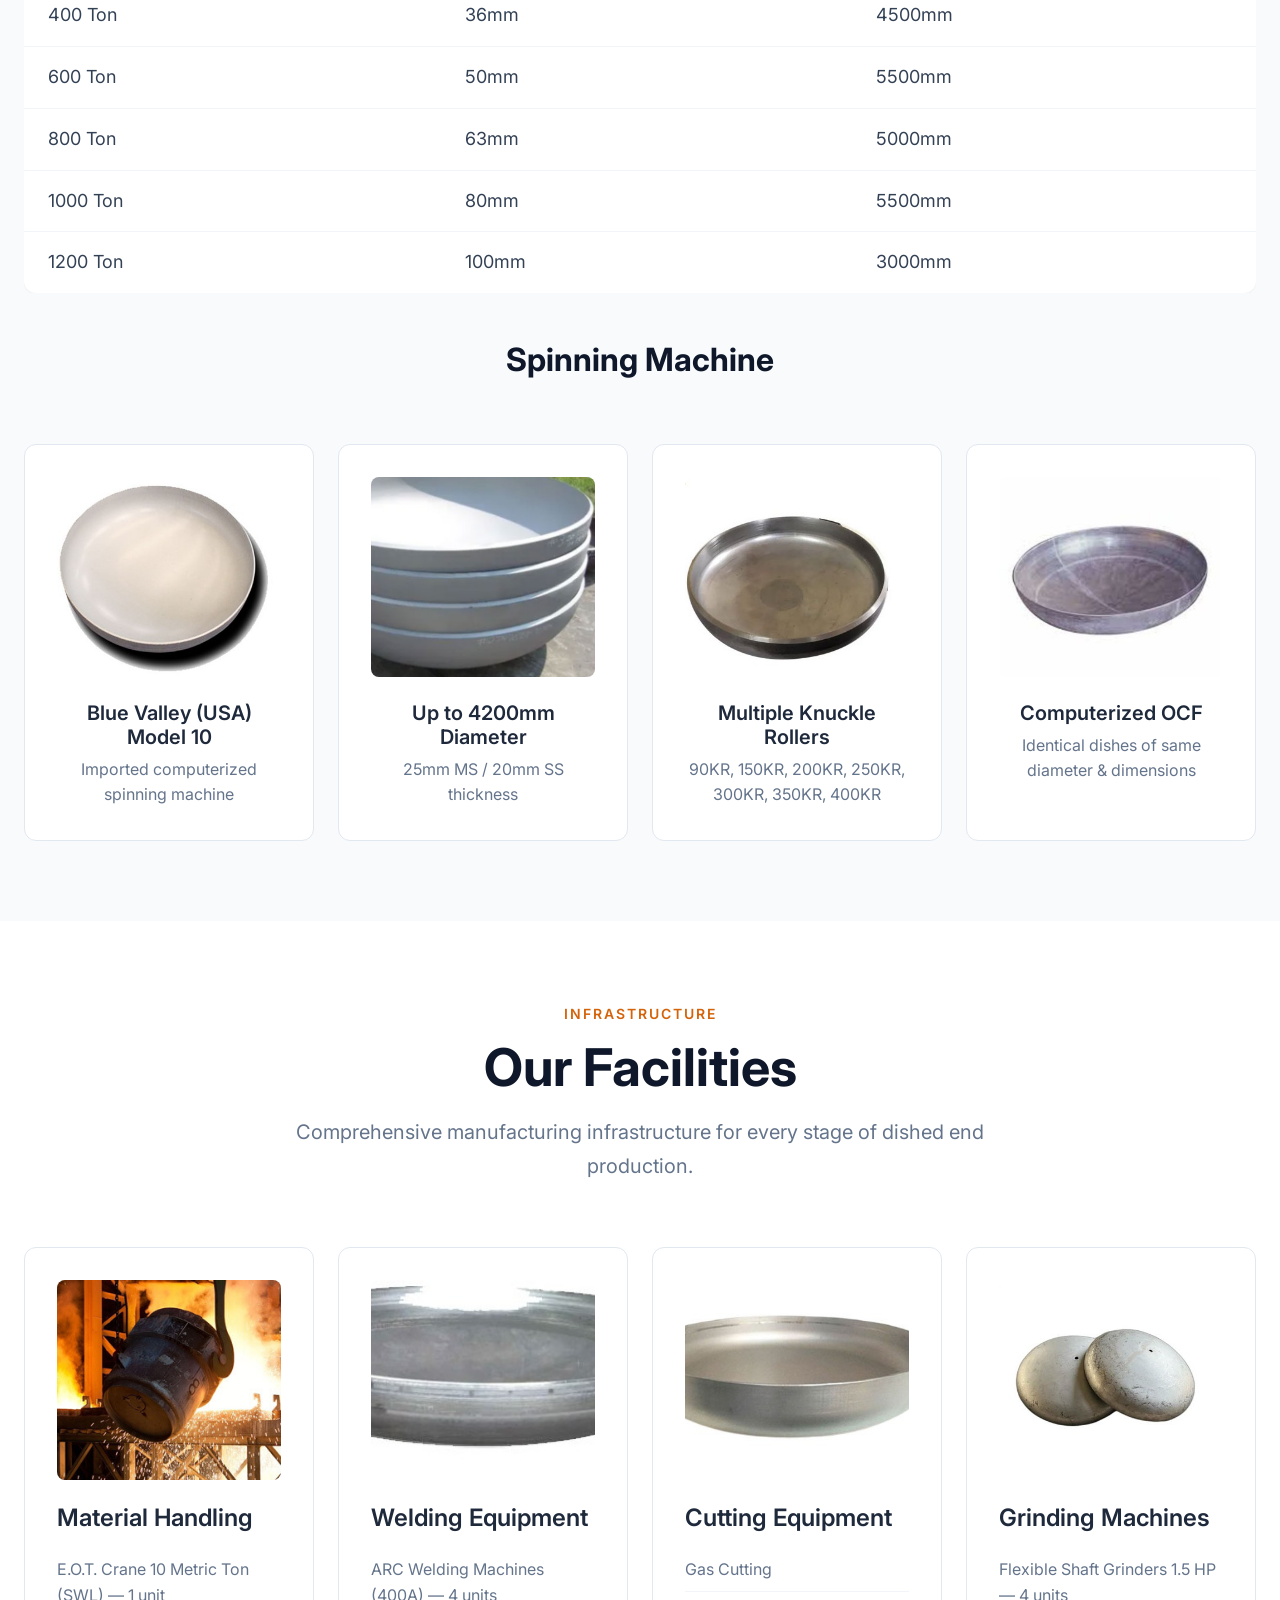
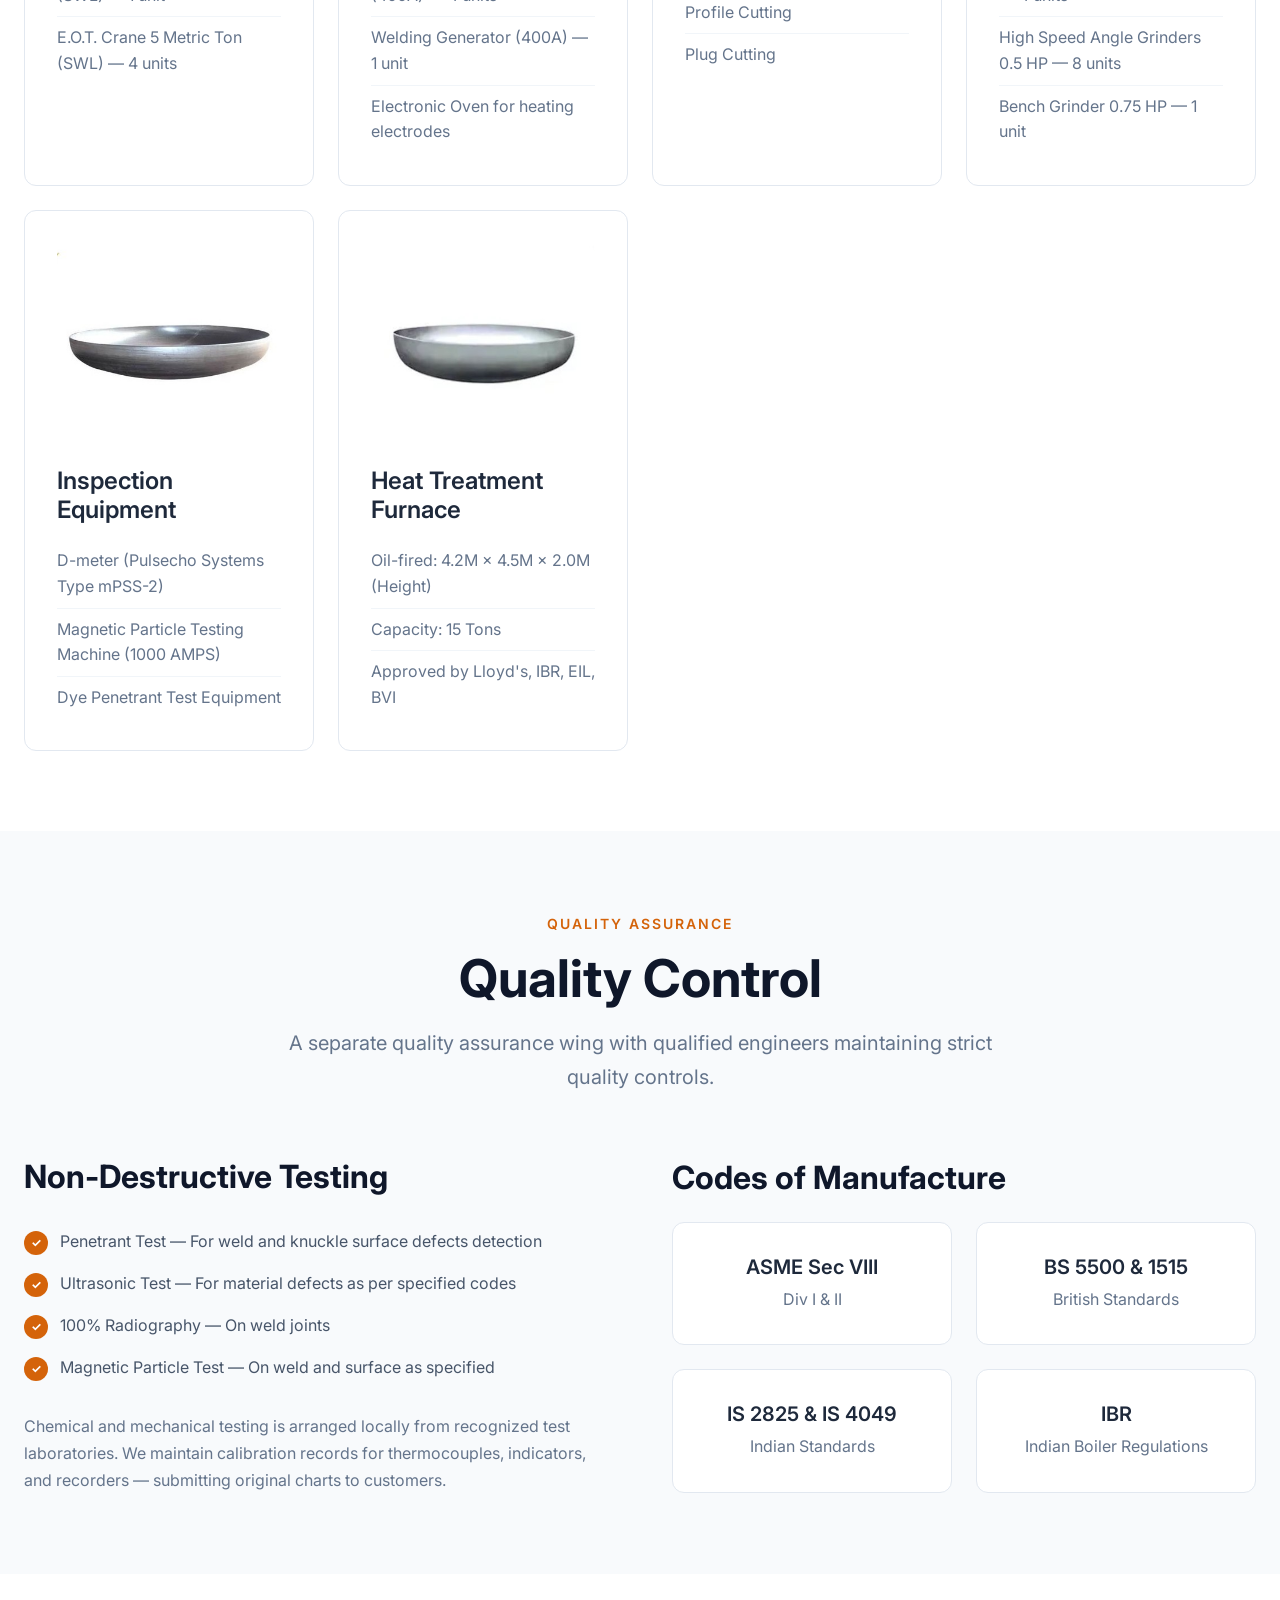
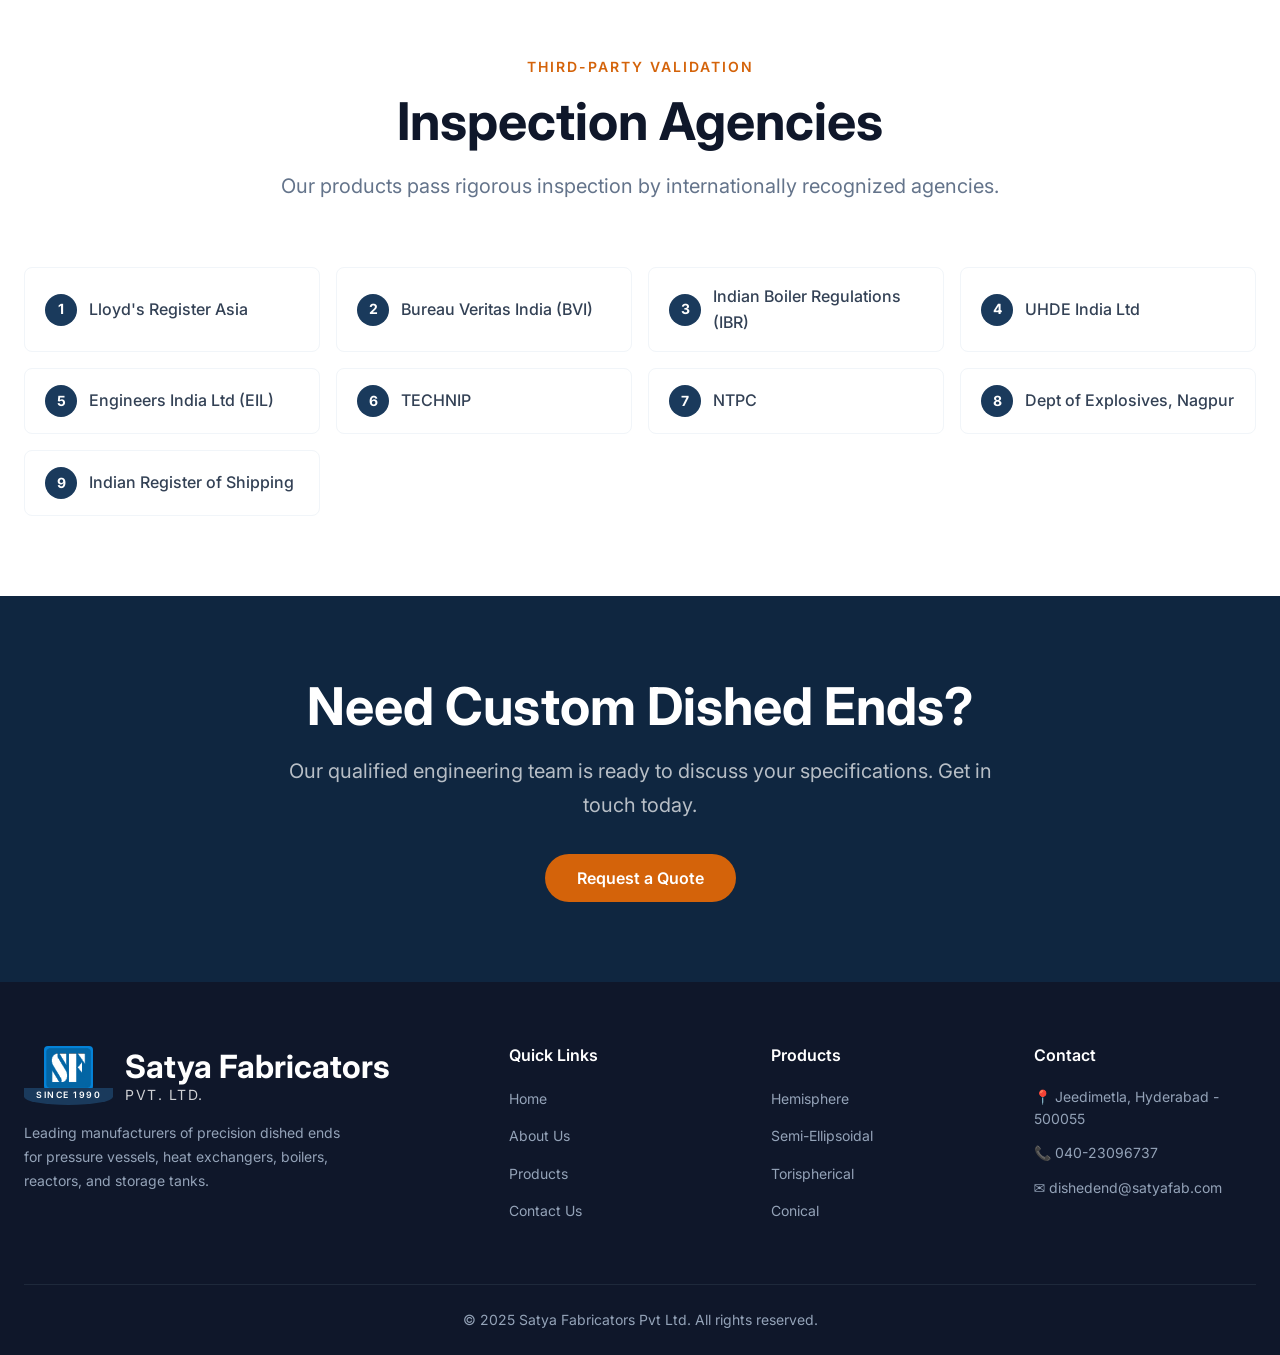
==== commit 6ffd4c7c: "additonal changes of about and images" ====
--- a/about.html
+++ b/about.html
@@ -19,7 +19,10 @@
   <header class="header header--scrolled" id="header">
     <div class="container header__inner">
       <a href="index.html" class="header__logo">
-        <img src="images/logo.jpg" alt="Satya Fabricators Logo">
+        <div class="logo-wrap">
+          <img src="images/logo.jpg" alt="Satya Fabricators Logo">
+          <span class="logo-since">Since 1990</span>
+        </div>
         <div class="header__logo-text">
           Satya Fabricators
           <span>Pvt. Ltd.</span>
@@ -316,7 +319,10 @@
       <div class="footer__grid">
         <div class="footer__brand">
           <div class="header__logo" style="margin-bottom: var(--space-2);">
-            <img src="images/logo.jpg" alt="Satya Fabricators Logo" style="height: 44px; border-radius: 4px;">
+            <div class="logo-wrap">
+              <img src="images/logo.jpg" alt="Satya Fabricators Logo" style="height: 44px; border-radius: 4px;">
+              <span class="logo-since">Since 1990</span>
+            </div>
             <div class="header__logo-text" style="color: var(--color-white);">
               Satya Fabricators
               <span>Pvt. Ltd.</span>
--- a/css/styles.css
+++ b/css/styles.css
@@ -277,8 +277,33 @@
   border-radius: var(--radius-sm);
 }
 
+.logo-wrap {
+  display: flex;
+  flex-direction: column;
+  align-items: center;
+  position: relative;
+}
+
+.logo-since {
+  font-size: 0.55rem;
+  font-weight: 600;
+  letter-spacing: 1.5px;
+  text-transform: uppercase;
+  color: var(--color-white);
+  background: var(--color-primary);
+  padding: 2px 12px 4px;
+  border-radius: 0 0 50% 50%;
+  line-height: 1.2;
+  margin-top: -2px;
+  white-space: nowrap;
+}
+
+.header--scrolled .logo-since {
+  color: var(--color-white);
+}
+
 .header__logo-text {
-  font-size: 1.4rem;
+  font-size: 2rem;
   font-weight: 700;
   color: var(--color-white);
   transition: color var(--transition-base);
--- a/css/pages.css
+++ b/css/pages.css
@@ -239,12 +239,72 @@
   border: 0;
 }
 
+/* --- Latest Work Gallery --- */
+.gallery__grid {
+  display: grid;
+  grid-template-columns: repeat(3, 1fr);
+  gap: var(--space-6);
+}
+
+.gallery-card {
+  border-radius: var(--radius-lg);
+  overflow: hidden;
+  background: var(--color-white);
+  border: 1px solid var(--color-gray-200);
+  transition: transform var(--transition-base), box-shadow var(--transition-base);
+}
+
+.gallery-card:hover {
+  transform: translateY(-4px);
+  box-shadow: var(--shadow-lg);
+}
+
+.gallery-card__img {
+  width: 100%;
+  height: 260px;
+  object-fit: cover;
+}
+
+.gallery-card__body {
+  padding: var(--space-5);
+}
+
+.gallery-card__title {
+  font-size: var(--text-lg);
+  font-weight: 600;
+  margin-bottom: var(--space-2);
+  color: var(--color-gray-900);
+}
+
+.gallery-card__desc {
+  font-size: var(--text-sm);
+  color: var(--color-gray-500);
+  line-height: 1.6;
+}
+
+.gallery-card__tag {
+  display: inline-block;
+  font-size: 0.7rem;
+  font-weight: 600;
+  letter-spacing: 1px;
+  text-transform: uppercase;
+  color: var(--color-primary);
+  background: rgba(37, 99, 235, 0.08);
+  padding: 3px 10px;
+  border-radius: 999px;
+  margin-bottom: var(--space-2);
+}
+
 /* --- Responsive for inner pages --- */
 @media (max-width: 1024px) {
   .about-banner {
     grid-template-columns: 1fr;
   }
 
+  .gallery__grid {
+    grid-template-columns: repeat(2, 1fr);
+  }
+
   .product-detail,
   .product-detail--reverse {
     grid-template-columns: 1fr;
@@ -257,6 +317,14 @@
 }
 
 @media (max-width: 768px) {
+  .gallery__grid {
+    grid-template-columns: 1fr;
+  }
+
+  .gallery-card__img {
+    height: 200px;
+  }
+
   .facility__grid {
     grid-template-columns: 1fr;
   }
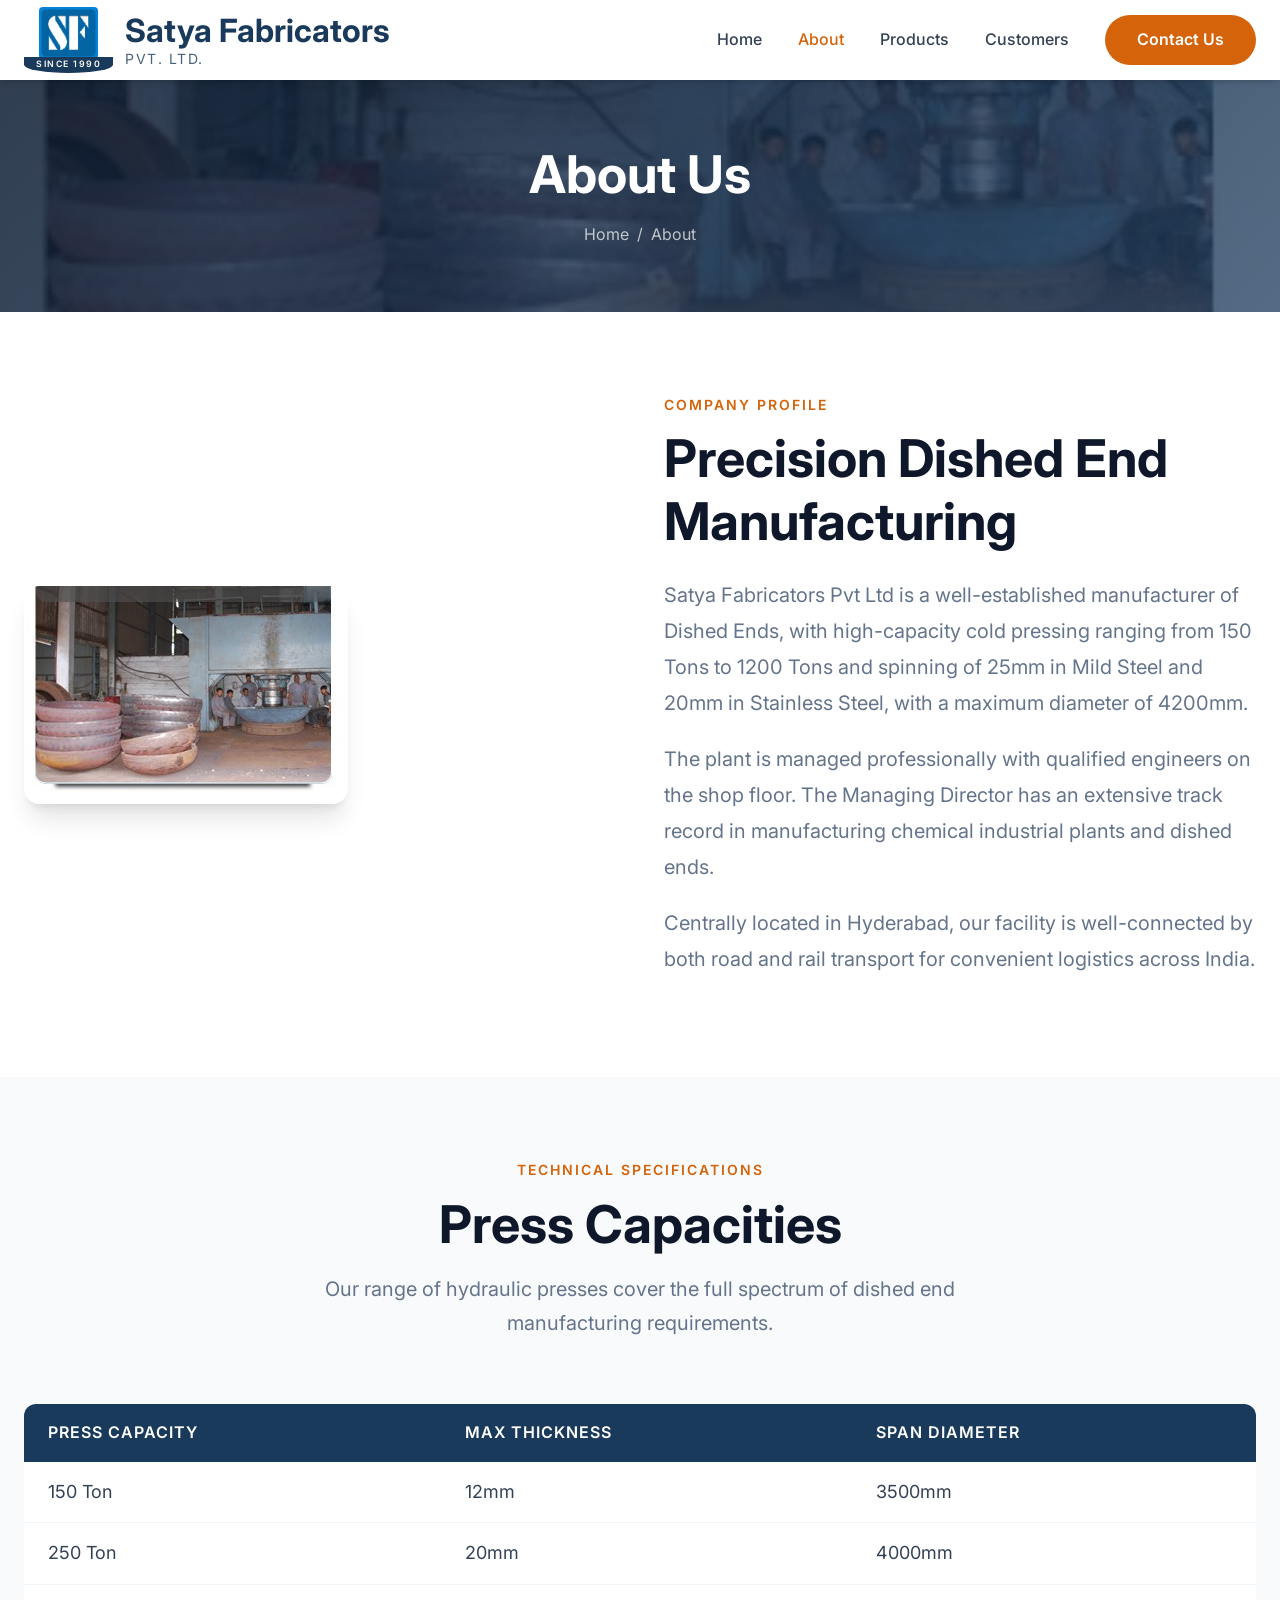
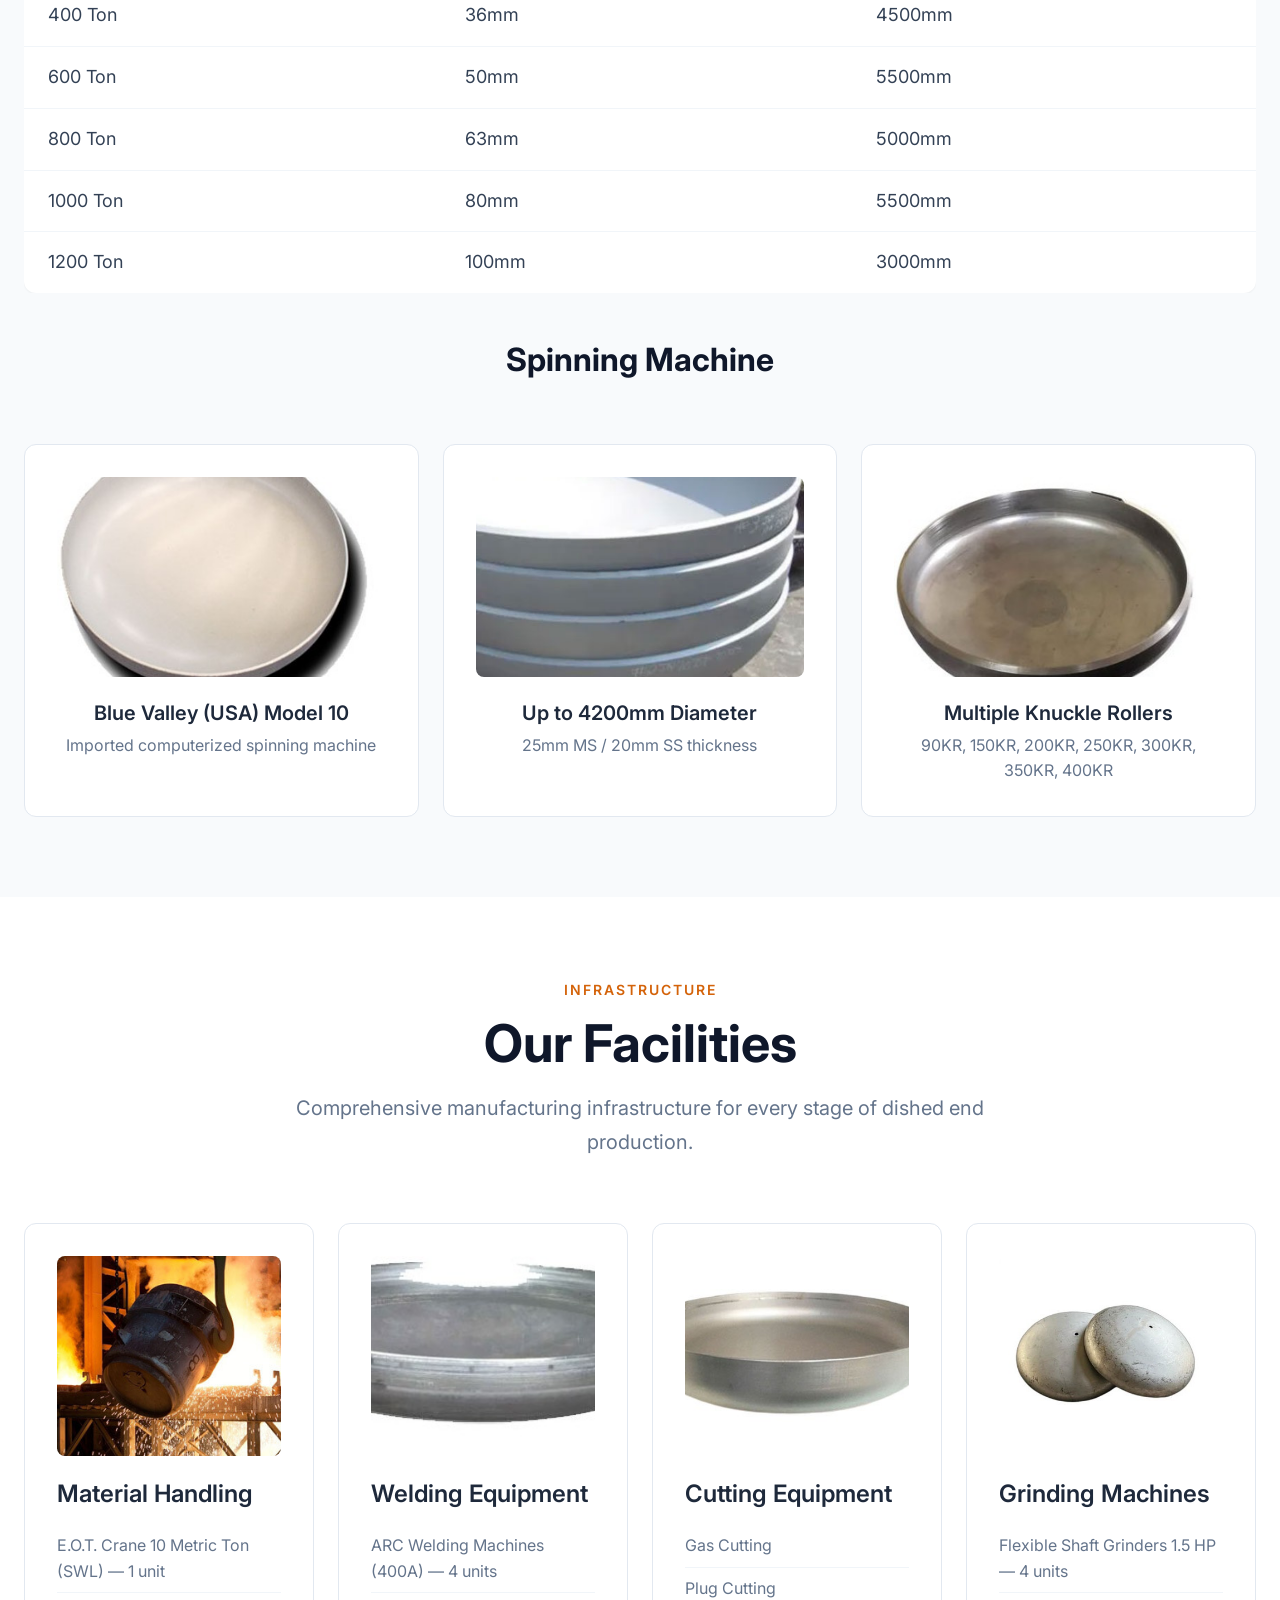
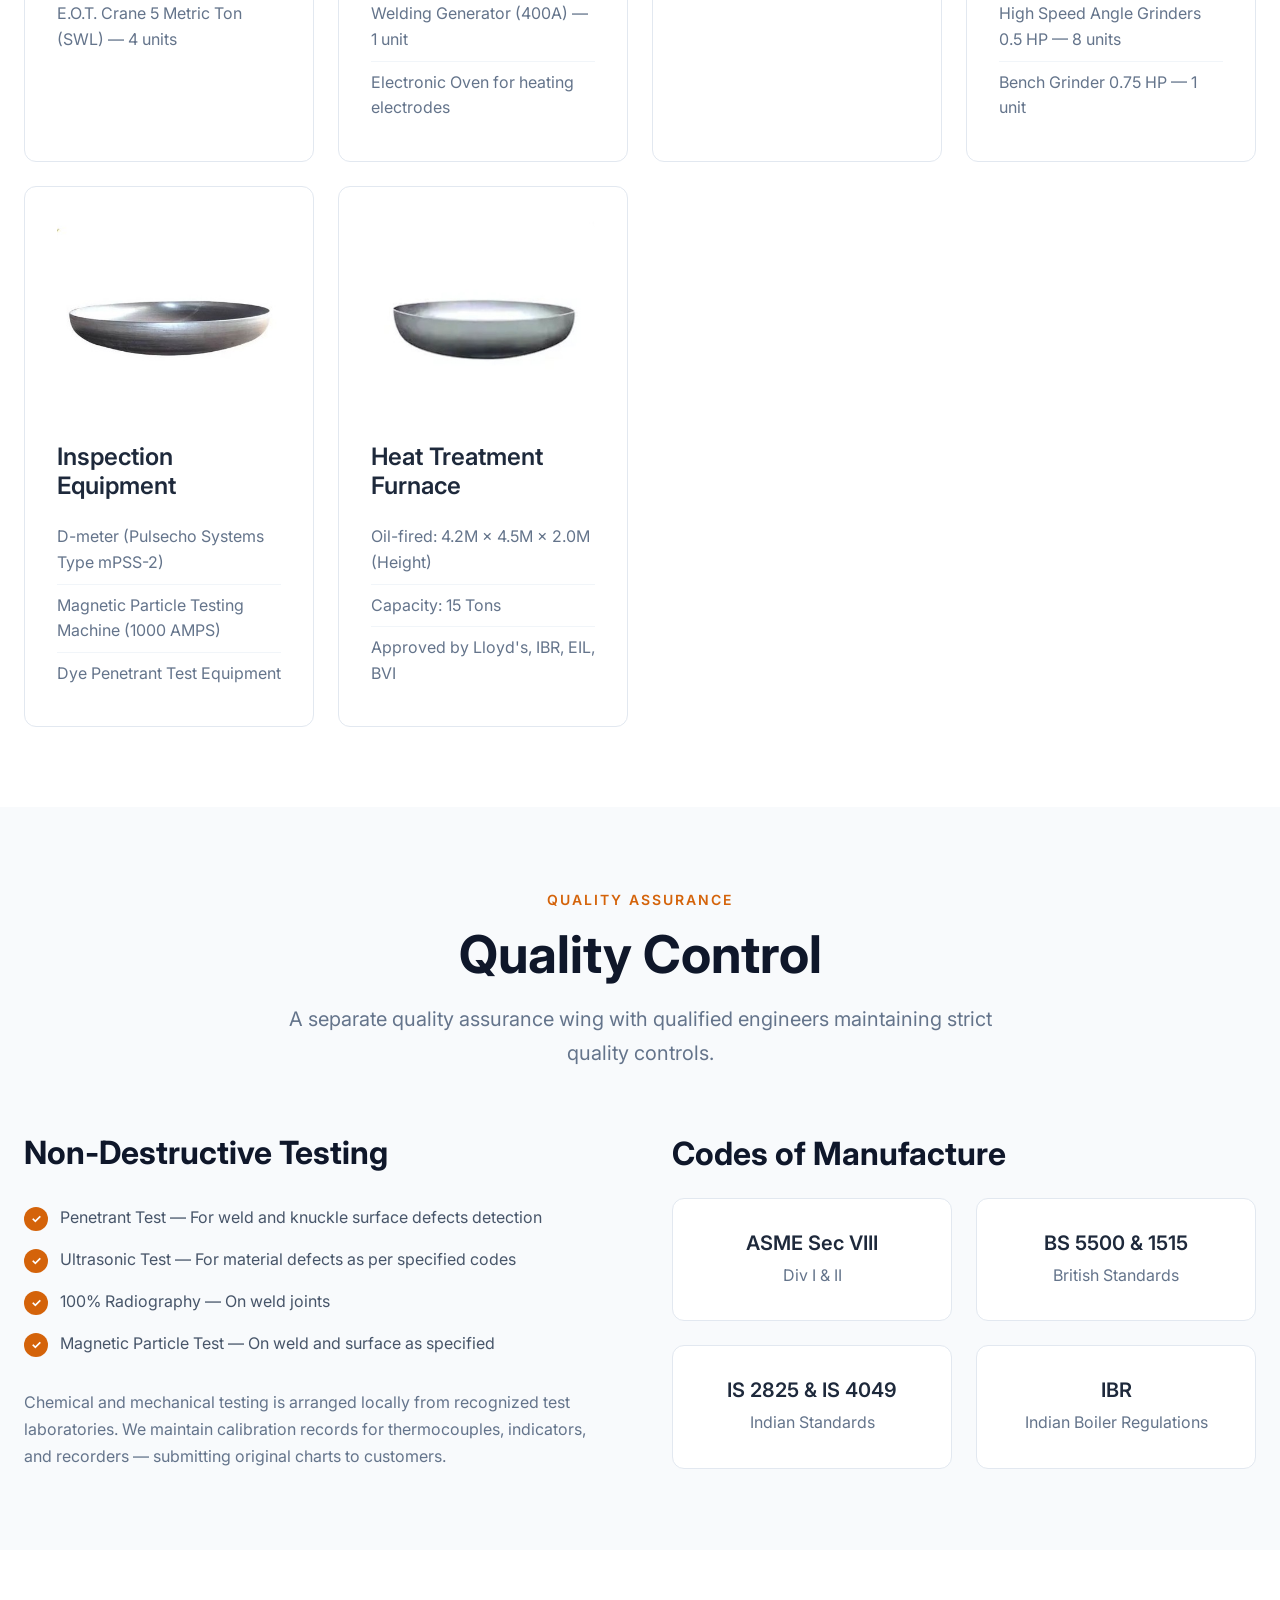
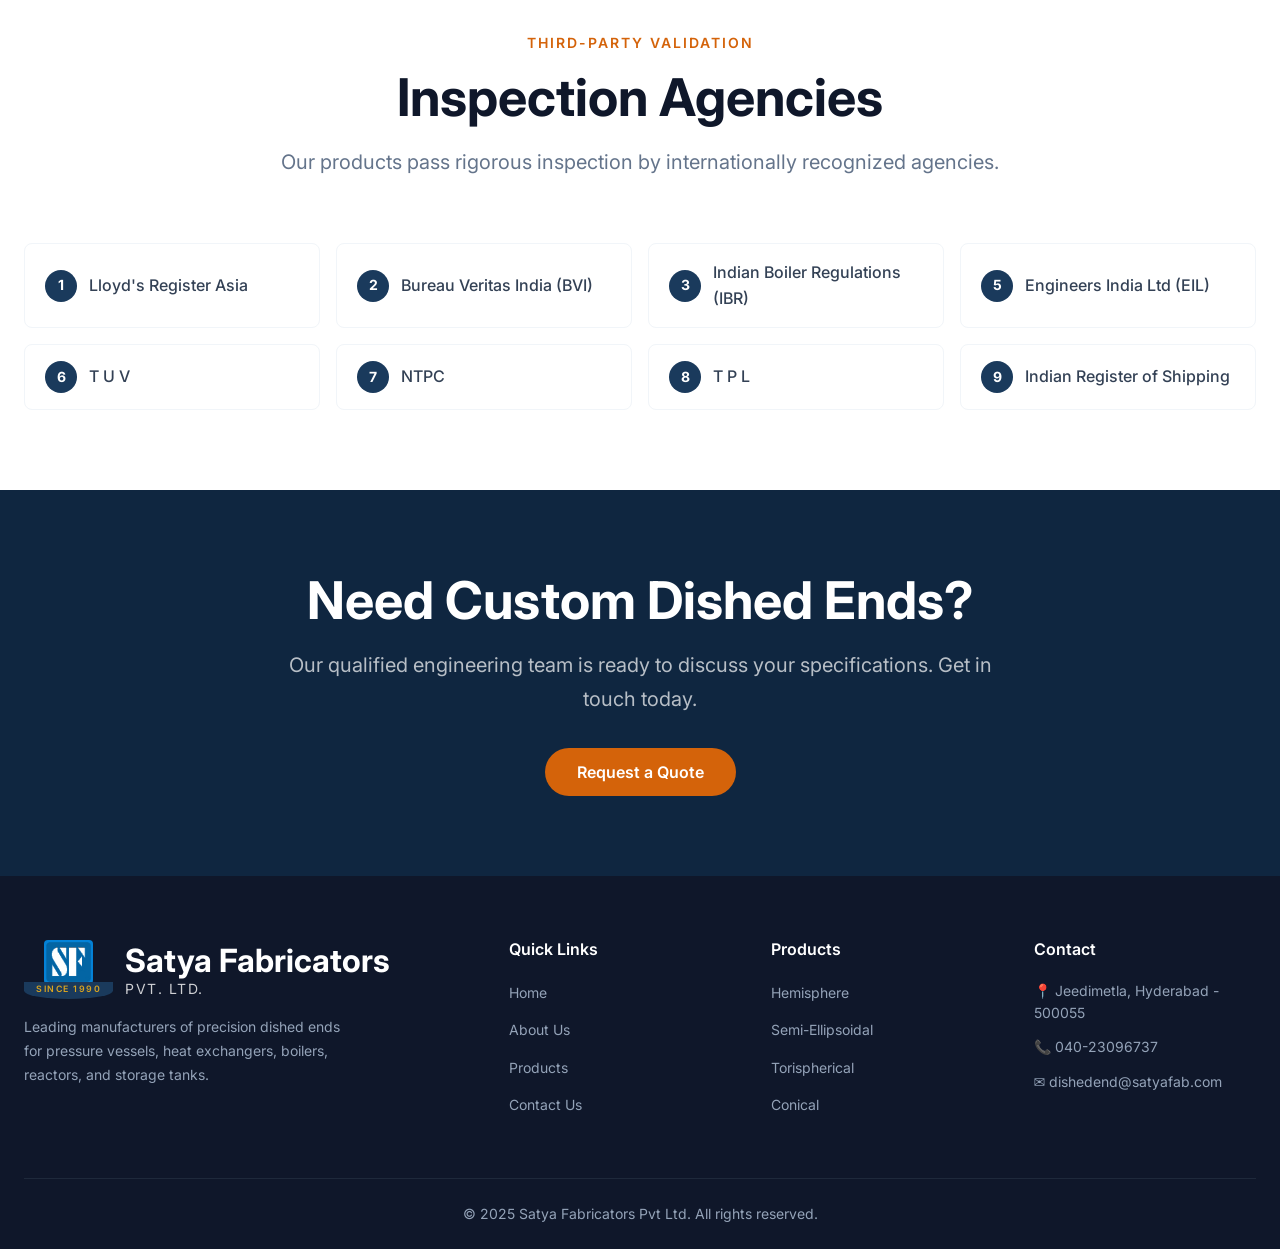
==== commit abad9a63: "Update HTML pages, styles, and rename image files" ====
--- a/about.html
+++ b/about.html
@@ -128,11 +128,6 @@
             <h4 class="cert-card__title">Multiple Knuckle Rollers</h4>
             <p class="cert-card__desc">90KR, 150KR, 200KR, 250KR, 300KR, 350KR, 400KR</p>
           </div>
-          <div class="cert-card">
-            <img src="images/carbon-steel-dish-end.jpg" alt="Computerized OCF" class="cert-card__img">
-            <h4 class="cert-card__title">Computerized OCF</h4>
-            <p class="cert-card__desc">Identical dishes of same diameter &amp; dimensions</p>
-          </div>
         </div>
       </div>
     </div>
@@ -169,7 +164,6 @@
           <h3 class="facility-card__title">Cutting Equipment</h3>
           <ul class="facility-card__list">
             <li>Gas Cutting</li>
-            <li>Profile Cutting</li>
             <li>Plug Cutting</li>
           </ul>
         </div>
@@ -273,16 +267,12 @@
           Indian Boiler Regulations (IBR)
         </div>
         <div class="agency-item">
-          <span class="agency-item__number">4</span>
-          UHDE India Ltd
-        </div>
-        <div class="agency-item">
           <span class="agency-item__number">5</span>
           Engineers India Ltd (EIL)
         </div>
         <div class="agency-item">
           <span class="agency-item__number">6</span>
-          TECHNIP
+          T U V
         </div>
         <div class="agency-item">
           <span class="agency-item__number">7</span>
@@ -290,7 +280,7 @@
         </div>
         <div class="agency-item">
           <span class="agency-item__number">8</span>
-          Dept of Explosives, Nagpur
+          T P L
         </div>
         <div class="agency-item">
           <span class="agency-item__number">9</span>
--- a/css/styles.css
+++ b/css/styles.css
@@ -289,7 +289,7 @@
   font-weight: 600;
   letter-spacing: 1.5px;
   text-transform: uppercase;
-  color: var(--color-white);
+  color: goldenrod;
   background: var(--color-primary);
   padding: 2px 12px 4px;
   border-radius: 0 0 50% 50%;
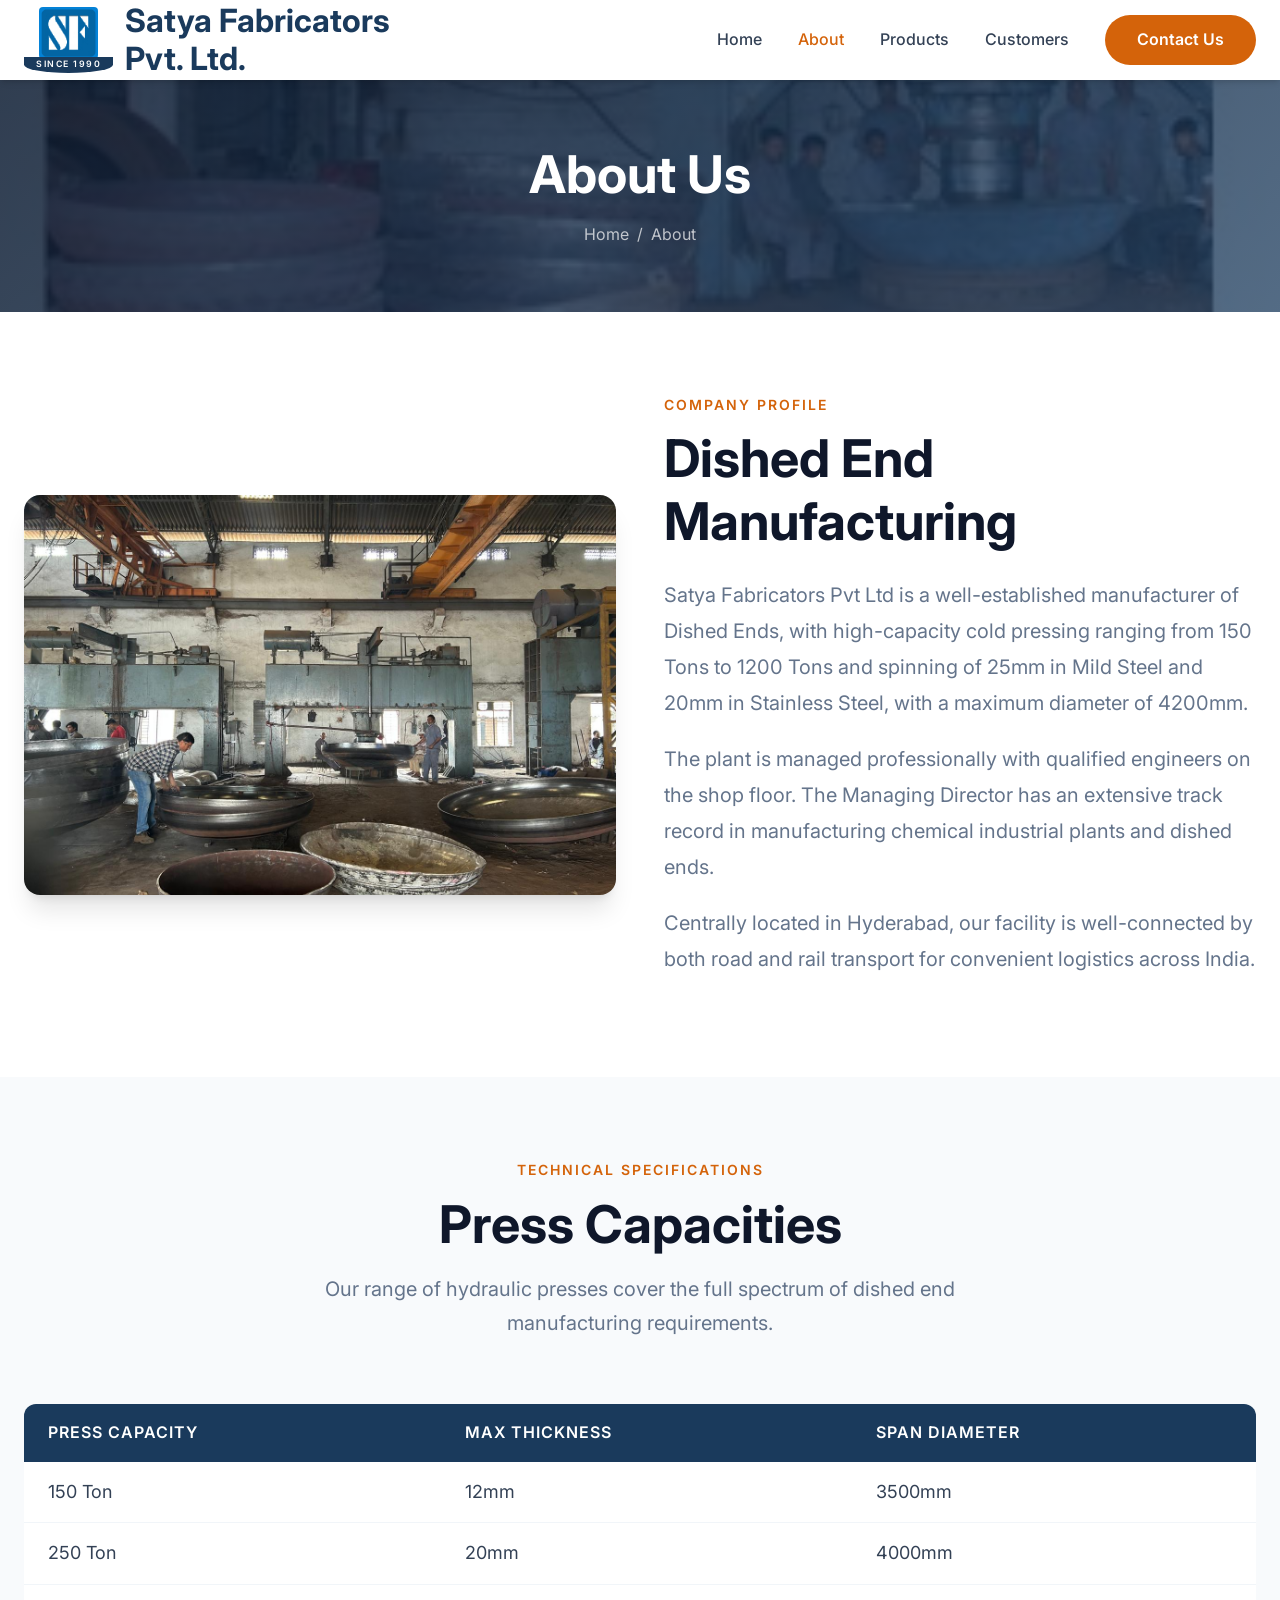
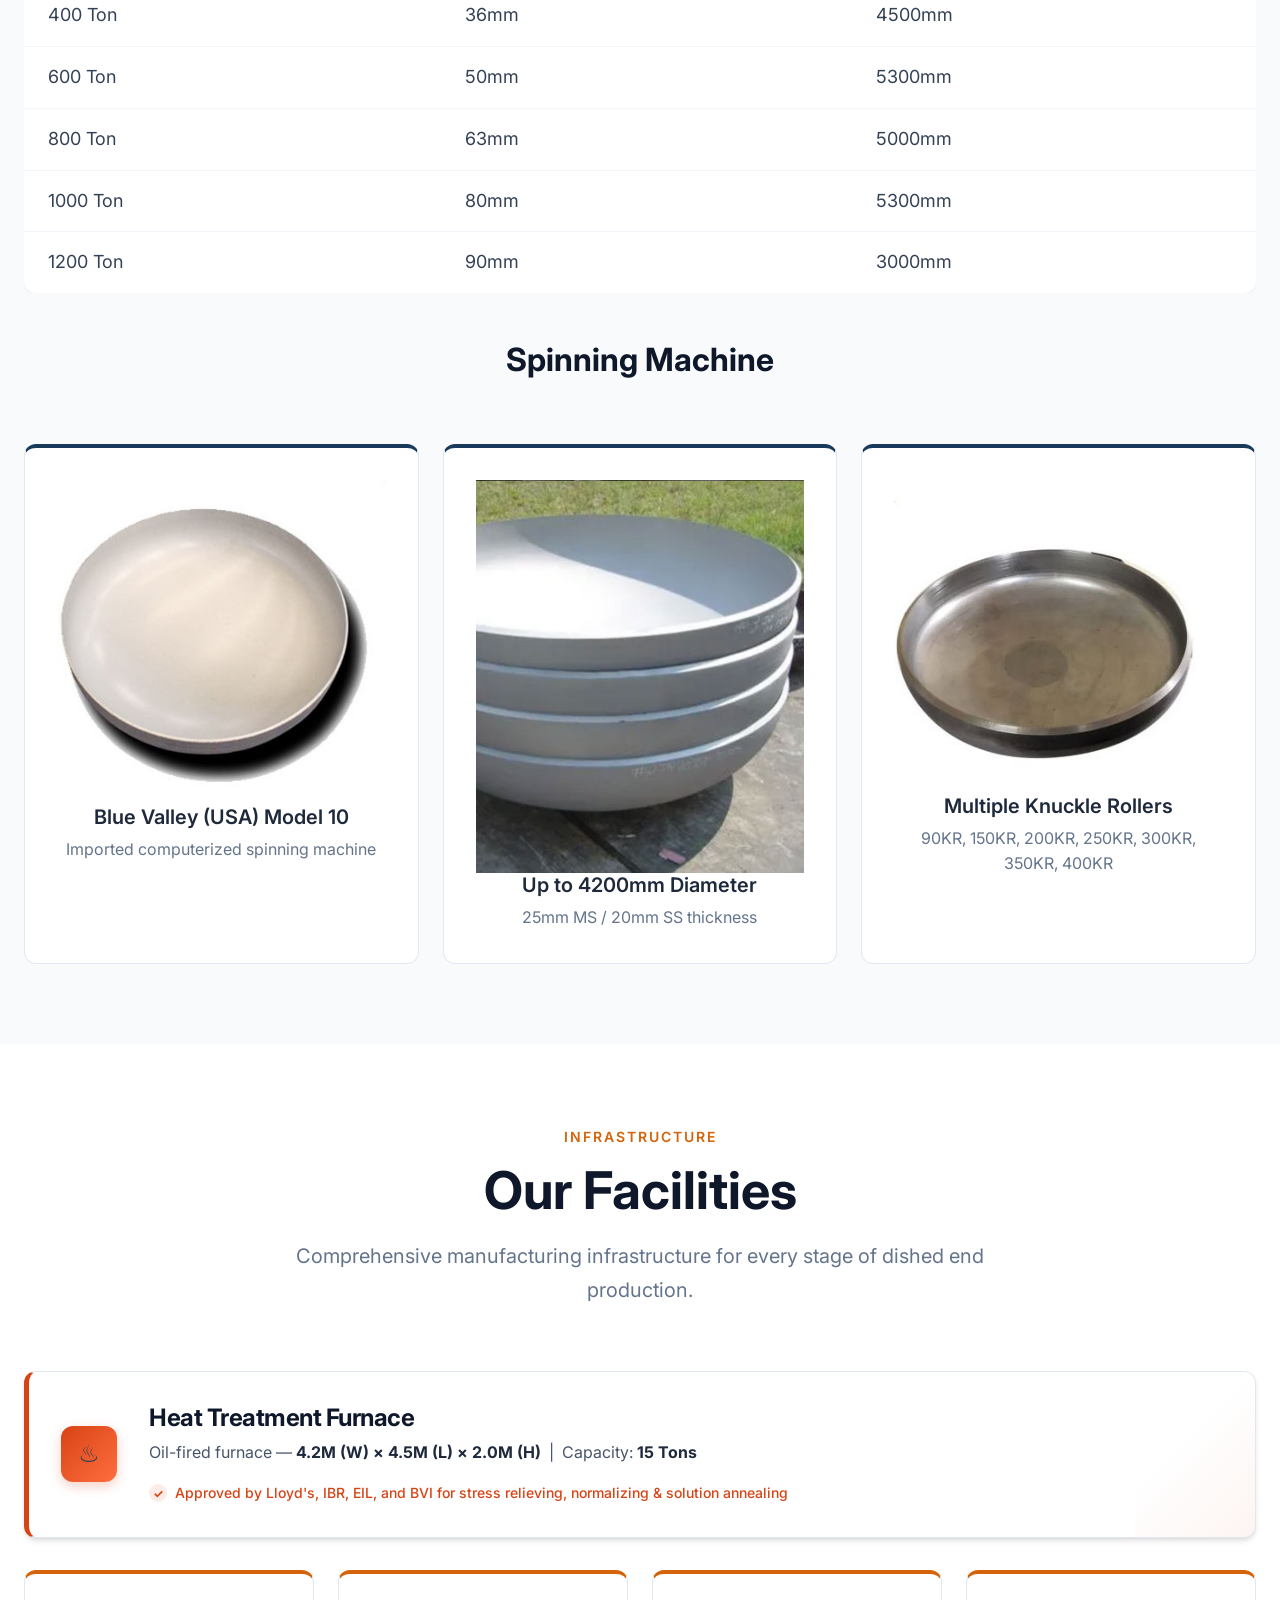
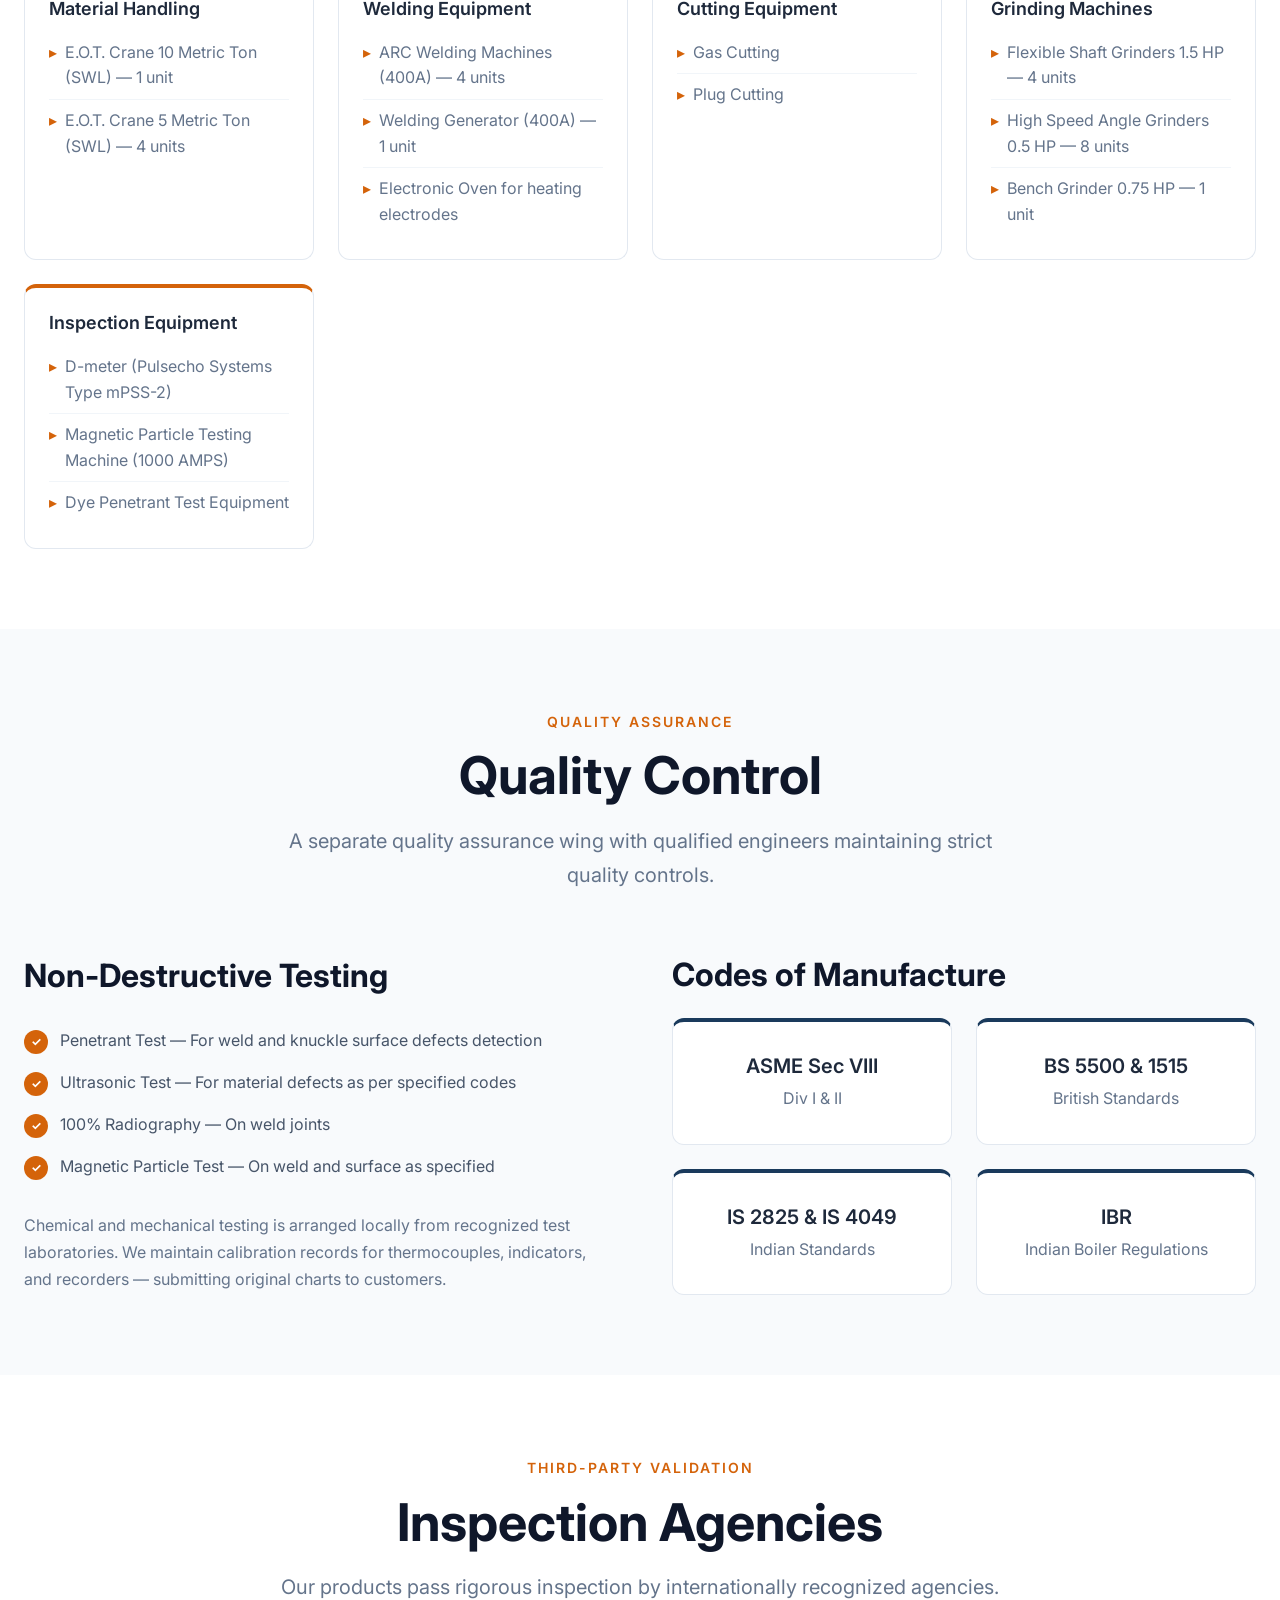
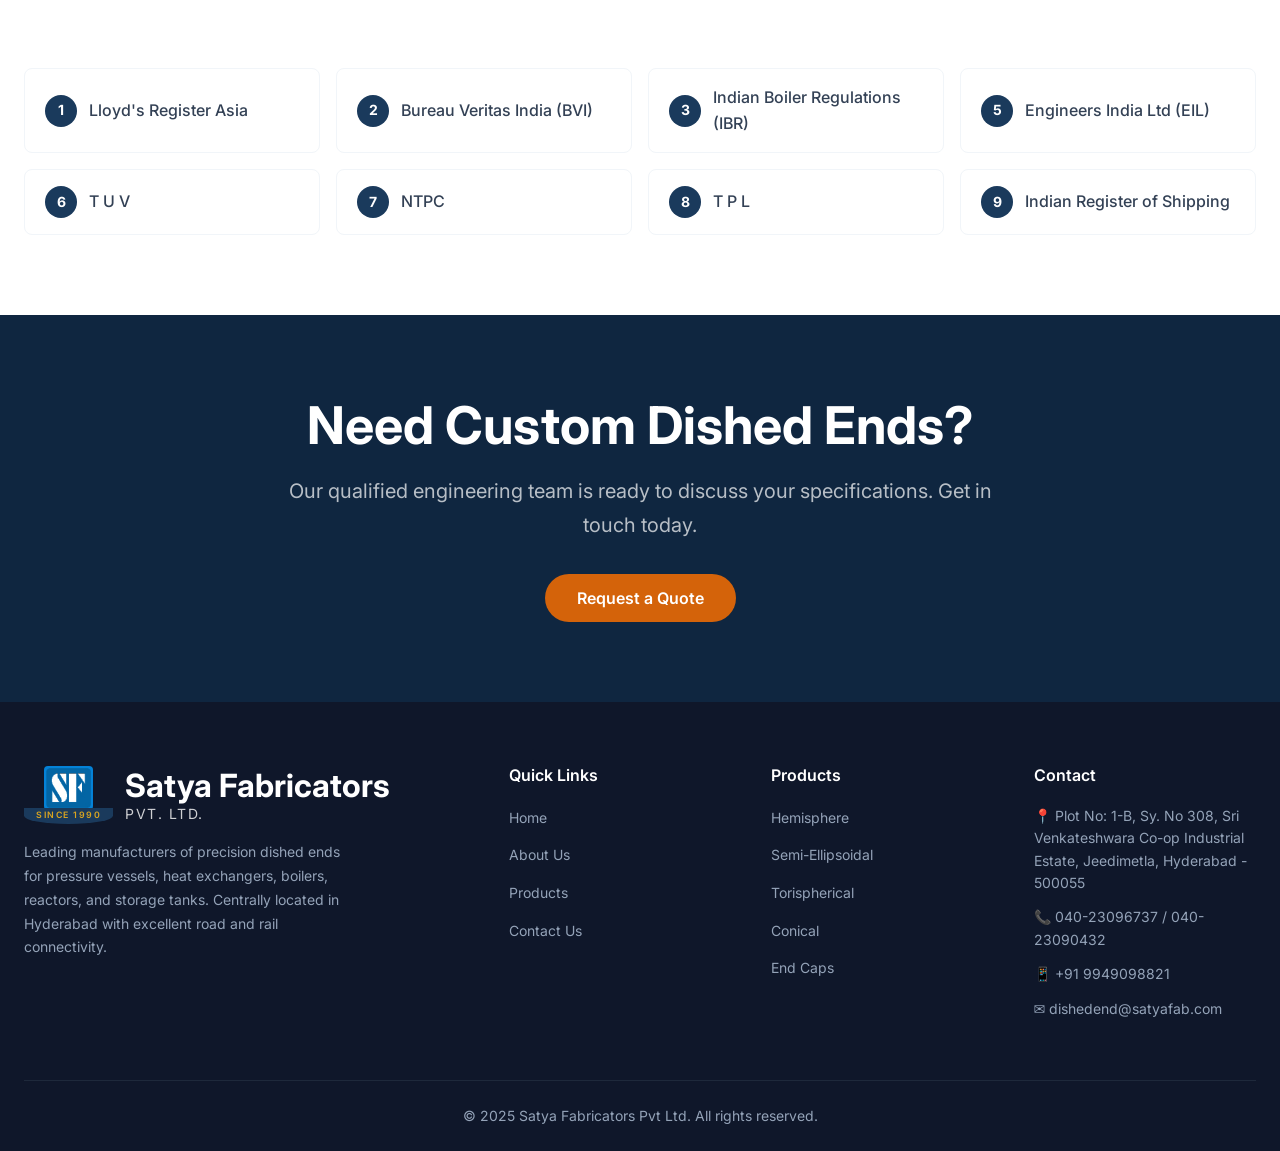
==== commit 4d315279: "UI overhaul: lightbox gallery, facilities redesign, card refinements - Added lightbox gallery with m" ====
--- a/about.html
+++ b/about.html
@@ -25,7 +25,7 @@
         </div>
         <div class="header__logo-text">
           Satya Fabricators
-          <span>Pvt. Ltd.</span>
+          <br>Pvt. Ltd.<br>
         </div>
       </a>
       <nav class="nav" id="nav">
@@ -60,11 +60,11 @@
     <div class="container">
       <div class="about-banner reveal">
         <div>
-          <img src="images/flash.jpg" alt="Satya Fabricators Manufacturing" class="about-banner__image">
+          <img src="images/Multiple_orders_inprogress.jpeg" alt="Multiple dished end orders in progress at Satya Fabricators workshop" class="about-banner__image">
         </div>
         <div class="about-banner__content">
           <div class="section__tag">Company Profile</div>
-          <h2>Precision Dished End Manufacturing</h2>
+          <h2>Dished End Manufacturing</h2>
           <p>
             Satya Fabricators Pvt Ltd is a well-established manufacturer of Dished Ends, with high-capacity cold pressing ranging from 150 Tons to 1200 Tons and spinning of 25mm in Mild Steel and 20mm in Stainless Steel, with a maximum diameter of 4200mm.
           </p>
@@ -100,10 +100,10 @@
             <tr><td>150 Ton</td><td>12mm</td><td>3500mm</td></tr>
             <tr><td>250 Ton</td><td>20mm</td><td>4000mm</td></tr>
             <tr><td>400 Ton</td><td>36mm</td><td>4500mm</td></tr>
-            <tr><td>600 Ton</td><td>50mm</td><td>5500mm</td></tr>
+            <tr><td>600 Ton</td><td>50mm</td><td>5300mm</td></tr>
             <tr><td>800 Ton</td><td>63mm</td><td>5000mm</td></tr>
-            <tr><td>1000 Ton</td><td>80mm</td><td>5500mm</td></tr>
-            <tr><td>1200 Ton</td><td>100mm</td><td>3000mm</td></tr>
+            <tr><td>1000 Ton</td><td>80mm</td><td>5300mm</td></tr>
+            <tr><td>1200 Ton</td><td>90mm</td><td>3000mm</td></tr>
           </tbody>
         </table>
       </div>
@@ -141,57 +141,55 @@
         <h2 class="section__title">Our Facilities</h2>
         <p class="section__subtitle">Comprehensive manufacturing infrastructure for every stage of dished end production.</p>
       </div>
-      <div class="facility__grid">
-        <div class="facility-card reveal reveal--delay-1">
-          <img src="images/steel-factory.jpg" alt="Material Handling" class="facility-card__img">
-          <h3 class="facility-card__title">Material Handling</h3>
-          <ul class="facility-card__list">
+
+      <!-- Heat Treatment Furnace — Highlighted -->
+      <div class="facility-highlight reveal">
+        <div class="facility-highlight__icon">♨</div>
+        <div class="facility-highlight__content">
+          <h3 class="facility-highlight__title">Heat Treatment Furnace</h3>
+          <p class="facility-highlight__desc">Oil-fired furnace — <strong>4.2M (W) × 4.5M (L) × 2.0M (H)</strong> &nbsp;|&nbsp; Capacity: <strong>15 Tons</strong></p>
+          <p class="facility-highlight__approved">Approved by Lloyd's, IBR, EIL, and BVI for stress relieving, normalizing &amp; solution annealing</p>
+        </div>
+      </div>
+
+      <!-- Facilities List -->
+      <div class="facilities-list reveal">
+        <div class="facilities-list__group">
+          <h4 class="facilities-list__heading">Material Handling</h4>
+          <ul class="facilities-list__items">
             <li>E.O.T. Crane 10 Metric Ton (SWL) — 1 unit</li>
             <li>E.O.T. Crane 5 Metric Ton (SWL) — 4 units</li>
           </ul>
         </div>
-        <div class="facility-card reveal reveal--delay-2">
-          <img src="images/hastelloy-dish-end.jpg" alt="Welding Equipment" class="facility-card__img">
-          <h3 class="facility-card__title">Welding Equipment</h3>
-          <ul class="facility-card__list">
+        <div class="facilities-list__group">
+          <h4 class="facilities-list__heading">Welding Equipment</h4>
+          <ul class="facilities-list__items">
             <li>ARC Welding Machines (400A) — 4 units</li>
             <li>Welding Generator (400A) — 1 unit</li>
             <li>Electronic Oven for heating electrodes</li>
           </ul>
         </div>
-        <div class="facility-card reveal reveal--delay-3">
-          <img src="images/inconel-dish-end.jpg" alt="Cutting Equipment" class="facility-card__img">
-          <h3 class="facility-card__title">Cutting Equipment</h3>
-          <ul class="facility-card__list">
+        <div class="facilities-list__group">
+          <h4 class="facilities-list__heading">Cutting Equipment</h4>
+          <ul class="facilities-list__items">
             <li>Gas Cutting</li>
             <li>Plug Cutting</li>
           </ul>
         </div>
-        <div class="facility-card reveal reveal--delay-1">
-          <img src="images/alloy-steel-dish-end.jpg" alt="Grinding Machines" class="facility-card__img">
-          <h3 class="facility-card__title">Grinding Machines</h3>
-          <ul class="facility-card__list">
+        <div class="facilities-list__group">
+          <h4 class="facilities-list__heading">Grinding Machines</h4>
+          <ul class="facilities-list__items">
             <li>Flexible Shaft Grinders 1.5 HP — 4 units</li>
             <li>High Speed Angle Grinders 0.5 HP — 8 units</li>
             <li>Bench Grinder 0.75 HP — 1 unit</li>
           </ul>
         </div>
-        <div class="facility-card reveal reveal--delay-2">
-          <img src="images/titanium-dish-end.jpg" alt="Inspection Equipment" class="facility-card__img">
-          <h3 class="facility-card__title">Inspection Equipment</h3>
-          <ul class="facility-card__list">
+        <div class="facilities-list__group">
+          <h4 class="facilities-list__heading">Inspection Equipment</h4>
+          <ul class="facilities-list__items">
             <li>D-meter (Pulsecho Systems Type mPSS-2)</li>
             <li>Magnetic Particle Testing Machine (1000 AMPS)</li>
             <li>Dye Penetrant Test Equipment</li>
-          </ul>
-        </div>
-        <div class="facility-card reveal reveal--delay-3">
-          <img src="images/monel-dish-end.jpg" alt="Heat Treatment Furnace" class="facility-card__img">
-          <h3 class="facility-card__title">Heat Treatment Furnace</h3>
-          <ul class="facility-card__list">
-            <li>Oil-fired: 4.2M × 4.5M × 2.0M (Height)</li>
-            <li>Capacity: 15 Tons</li>
-            <li>Approved by Lloyd's, IBR, EIL, BVI</li>
           </ul>
         </div>
       </div>
@@ -318,7 +316,7 @@
               <span>Pvt. Ltd.</span>
             </div>
           </div>
-          <p>Leading manufacturers of precision dished ends for pressure vessels, heat exchangers, boilers, reactors, and storage tanks.</p>
+          <p>Leading manufacturers of precision dished ends for pressure vessels, heat exchangers, boilers, reactors, and storage tanks. Centrally located in Hyderabad with excellent road and rail connectivity.</p>
         </div>
         <div>
           <h4 class="footer__title">Quick Links</h4>
@@ -336,12 +334,14 @@
             <li><a href="products.html">Semi-Ellipsoidal</a></li>
             <li><a href="products.html">Torispherical</a></li>
             <li><a href="products.html">Conical</a></li>
+            <li><a href="products.html">End Caps</a></li>
           </ul>
         </div>
         <div>
           <h4 class="footer__title">Contact</h4>
-          <div class="footer__contact-item">📍 Jeedimetla, Hyderabad - 500055</div>
-          <div class="footer__contact-item">📞 040-23096737</div>
+          <div class="footer__contact-item">📍 Plot No: 1-B, Sy. No 308, Sri Venkateshwara Co-op Industrial Estate, Jeedimetla, Hyderabad - 500055</div>
+          <div class="footer__contact-item">📞 040-23096737 / 040-23090432</div>
+          <div class="footer__contact-item">📱 +91 9949098821</div>
           <div class="footer__contact-item">✉️ dishedend@satyafab.com</div>
         </div>
       </div>
--- a/css/styles.css
+++ b/css/styles.css
@@ -584,9 +584,9 @@
   top: 0;
   left: 0;
   width: 100%;
-  height: 3px;
+  height: 4px;
   background: var(--color-accent);
-  transform: scaleX(0);
+  transform: scaleX(1);
   transform-origin: left;
   transition: transform var(--transition-base);
 }
@@ -848,6 +848,7 @@
   background: var(--color-white);
   border-radius: var(--radius-lg);
   border: 1px solid var(--color-gray-200);
+  border-top: 4px solid var(--color-primary);
   text-align: center;
   transition: all var(--transition-base);
 }
@@ -855,15 +856,6 @@
 .cert-card:hover {
   border-color: var(--color-primary);
   box-shadow: var(--shadow-md);
-}
-
-.cert-card__img {
-  width: 100%;
-  height: 200px;
-  object-fit: cover;
-  margin-bottom: var(--space-6);
-  border-radius: var(--radius-md);
-  background: var(--color-off-white);
 }
 
 .cert-card__title {
@@ -877,6 +869,149 @@
   color: var(--color-gray-500);
   margin-top: var(--space-2);
 }
+
+/* --- Lightbox Gallery --- */
+.lightbox-grid {
+  display: grid;
+  grid-template-columns: repeat(4, 1fr);
+  gap: var(--space-3);
+}
+
+.lightbox-item {
+  position: relative;
+  border-radius: var(--radius-md);
+  overflow: hidden;
+  cursor: pointer;
+  aspect-ratio: 1;
+}
+
+.lightbox-item img {
+  width: 100%;
+  height: 100%;
+  object-fit: cover;
+  transition: transform 0.3s ease;
+}
+
+.lightbox-item:hover img {
+  transform: scale(1.05);
+}
+
+.lightbox-item__overlay {
+  position: absolute;
+  inset: 0;
+  background: linear-gradient(to top, rgba(0,0,0,0.7) 0%, transparent 50%);
+  display: flex;
+  align-items: flex-end;
+  padding: var(--space-3);
+  opacity: 0;
+  transition: opacity 0.3s ease;
+}
+
+.lightbox-item:hover .lightbox-item__overlay {
+  opacity: 1;
+}
+
+.lightbox-item__caption {
+  color: var(--color-white);
+  font-size: var(--text-sm);
+  font-weight: 500;
+}
+
+/* Lightbox Modal */
+.lightbox {
+  display: none;
+  position: fixed;
+  inset: 0;
+  z-index: 9999;
+  background: rgba(0, 0, 0, 0.92);
+  align-items: center;
+  justify-content: center;
+  padding: var(--space-6);
+}
+
+.lightbox--active {
+  display: flex;
+}
+
+.lightbox__content {
+  max-width: 900px;
+  width: 100%;
+  text-align: center;
+}
+
+.lightbox__img {
+  max-width: 100%;
+  max-height: 70vh;
+  border-radius: var(--radius-md);
+  object-fit: contain;
+}
+
+.lightbox__info {
+  margin-top: var(--space-4);
+  color: var(--color-white);
+}
+
+.lightbox__title {
+  font-size: var(--text-xl);
+  font-weight: 600;
+  margin-bottom: var(--space-2);
+}
+
+.lightbox__desc {
+  font-size: var(--text-base);
+  opacity: 0.7;
+  line-height: 1.6;
+}
+
+.lightbox__counter {
+  display: inline-block;
+  margin-top: var(--space-3);
+  font-size: var(--text-sm);
+  opacity: 0.5;
+}
+
+.lightbox__close {
+  position: absolute;
+  top: var(--space-4);
+  right: var(--space-6);
+  background: none;
+  border: none;
+  color: var(--color-white);
+  font-size: 2.5rem;
+  cursor: pointer;
+  z-index: 10;
+  line-height: 1;
+  opacity: 0.7;
+  transition: opacity 0.2s;
+}
+
+.lightbox__close:hover { opacity: 1; }
+
+.lightbox__prev,
+.lightbox__next {
+  position: absolute;
+  top: 50%;
+  transform: translateY(-50%);
+  background: rgba(255,255,255,0.1);
+  border: none;
+  color: var(--color-white);
+  font-size: 2rem;
+  padding: var(--space-3) var(--space-4);
+  cursor: pointer;
+  border-radius: var(--radius-md);
+  z-index: 10;
+  opacity: 0.7;
+  transition: opacity 0.2s, background 0.2s;
+}
+
+.lightbox__prev:hover,
+.lightbox__next:hover {
+  opacity: 1;
+  background: rgba(255,255,255,0.2);
+}
+
+.lightbox__prev { left: var(--space-4); }
+.lightbox__next { right: var(--space-4); }
 
 /* --- Contact Section --- */
 .contact__grid {
@@ -1183,6 +1318,10 @@
   .footer__grid {
     grid-template-columns: 1fr 1fr;
     gap: var(--space-8);
+  }
+
+  .lightbox-grid {
+    grid-template-columns: repeat(3, 1fr);
   }
 }
 
@@ -1243,18 +1382,20 @@
 
   .banner__tag {
     margin-top: var(--space-4);
+    font-size: var(--text-sm);
+    padding: var(--space-2) var(--space-4);
   }
 
   .banner__inner {
-    padding-top: calc(var(--header-height) + var(--space-24));
+    padding-top: calc(var(--header-height) + var(--space-16));
   }
 
   .header__logo img {
-    height: 42px;
+    height: 38px;
   }
 
   .header__logo-text {
-    font-size: var(--text-xl);
+    font-size: var(--text-lg);
   }
 
   .section {
@@ -1266,8 +1407,7 @@
   }
 
   .capability-card__img,
-  .product-card__img,
-  .cert-card__img {
+  .product-card__img {
     height: 160px;
   }
 
@@ -1280,6 +1420,10 @@
   }
 
   .customers__grid {
+    grid-template-columns: 1fr;
+  }
+
+  .gallery__grid {
     grid-template-columns: 1fr;
   }
 }
@@ -1294,8 +1438,44 @@
     font-size: var(--text-2xl);
   }
 
+  .lightbox-grid {
+    grid-template-columns: repeat(2, 1fr);
+    gap: var(--space-2);
+  }
+
+  .lightbox__prev,
+  .lightbox__next {
+    padding: var(--space-2) var(--space-3);
+    font-size: 1.5rem;
+  }
+
   .container {
     padding: 0 var(--space-4);
+  }
+
+  .header__logo-text {
+    font-size: var(--text-base);
+  }
+
+  .header__logo img {
+    height: 34px;
+  }
+
+  .banner__tag {
+    font-size: var(--text-xs);
+    padding: var(--space-1) var(--space-3);
+  }
+
+  .banner__inner {
+    padding-top: calc(var(--header-height) + var(--space-12));
+  }
+
+  .banner__title {
+    font-size: 1.75rem;
+  }
+
+  .banner__desc {
+    font-size: var(--text-sm);
   }
 }
 
--- a/css/pages.css
+++ b/css/pages.css
@@ -12,6 +12,9 @@
 }
 
 .about-banner__image {
+  width: 100%;
+  height: 400px;
+  object-fit: cover;
   border-radius: var(--radius-xl);
   box-shadow: var(--shadow-xl);
 }
@@ -28,54 +31,139 @@
   margin-bottom: var(--space-5);
 }
 
-/* Facility Cards */
-.facility__grid {
+/* Facilities Section */
+
+.facility-highlight {
+  background: var(--color-white);
+  border-radius: var(--radius-lg);
+  padding: var(--space-8);
+  display: flex;
+  align-items: center;
+  gap: var(--space-8);
+  margin-bottom: var(--space-8);
+  border: 1px solid var(--color-gray-200);
+  border-left: 5px solid #d84315;
+  box-shadow: var(--shadow-md);
+  position: relative;
+  overflow: hidden;
+}
+
+.facility-highlight::after {
+  content: '';
+  position: absolute;
+  top: 0;
+  right: 0;
+  width: 120px;
+  height: 100%;
+  background: linear-gradient(135deg, transparent 40%, rgba(216, 67, 21, 0.06));
+  pointer-events: none;
+}
+
+.facility-highlight__icon {
+  width: 56px;
+  height: 56px;
+  background: linear-gradient(135deg, #d84315, #ff6e40);
+  border-radius: 12px;
+  display: flex;
+  align-items: center;
+  justify-content: center;
+  font-size: 1.5rem;
+  flex-shrink: 0;
+  box-shadow: 0 4px 12px rgba(216, 67, 21, 0.25);
+}
+
+.facility-highlight__title {
+  font-size: var(--text-2xl);
+  font-weight: 700;
+  margin-bottom: var(--space-2);
+  color: var(--color-gray-900);
+  letter-spacing: -0.02em;
+}
+
+.facility-highlight__desc {
+  font-size: var(--text-base);
+  color: var(--color-gray-600);
+  margin-bottom: var(--space-2);
+  line-height: 1.6;
+}
+
+.facility-highlight__desc strong {
+  color: var(--color-gray-800);
+}
+
+.facility-highlight__approved {
+  font-size: var(--text-sm);
+  color: #d84315;
+  font-weight: 500;
+  margin-top: var(--space-2);
+  display: inline-flex;
+  align-items: center;
+  gap: var(--space-2);
+}
+
+.facility-highlight__approved::before {
+  content: '✓';
+  font-weight: 700;
+  font-size: 0.75rem;
+  width: 18px;
+  height: 18px;
+  background: rgba(216, 67, 21, 0.1);
+  border-radius: 50%;
+  display: inline-flex;
+  align-items: center;
+  justify-content: center;
+}
+
+.facilities-list {
   display: grid;
   grid-template-columns: repeat(auto-fit, minmax(280px, 1fr));
   gap: var(--space-6);
 }
 
-.facility-card {
+.facilities-list__group {
   background: var(--color-white);
   border-radius: var(--radius-lg);
-  padding: var(--space-8);
+  padding: var(--space-6);
   border: 1px solid var(--color-gray-200);
+  border-top: 4px solid var(--color-accent);
   transition: all var(--transition-base);
 }
 
-.facility-card:hover {
+.facilities-list__group:hover {
   border-color: var(--color-primary);
+  border-top-color: var(--color-primary);
   box-shadow: var(--shadow-md);
 }
 
-.facility-card__img {
-  width: 100%;
-  height: 200px;
-  object-fit: cover;
-  margin-bottom: var(--space-6);
-  border-radius: var(--radius-md);
-  background: var(--color-off-white);
-}
-
-.facility-card__title {
-  font-size: var(--text-2xl);
+.facilities-list__heading {
+  font-size: var(--text-lg);
   font-weight: 600;
-  margin-bottom: var(--space-4);
   color: var(--color-gray-800);
-}
-
-.facility-card__list {
+  margin-bottom: var(--space-3);
+}
+
+.facilities-list__items {
   list-style: none;
 }
 
-.facility-card__list li {
+.facilities-list__items li {
   font-size: var(--text-base);
   color: var(--color-gray-500);
   padding: var(--space-2) 0;
   border-bottom: 1px solid var(--color-gray-100);
-}
-
-.facility-card__list li:last-child {
+  padding-left: var(--space-4);
+  position: relative;
+}
+
+.facilities-list__items li::before {
+  content: "▸";
+  position: absolute;
+  left: 0;
+  color: var(--color-accent);
+  font-weight: 700;
+}
+
+.facilities-list__items li:last-child {
   border-bottom: none;
 }
 
@@ -301,6 +389,10 @@
     grid-template-columns: 1fr;
   }
 
+  .about-banner__image {
+    height: 300px;
+  }
+
   .gallery__grid {
     grid-template-columns: repeat(2, 1fr);
   }
@@ -325,12 +417,13 @@
     height: 200px;
   }
 
-  .facility__grid {
-    grid-template-columns: 1fr;
-  }
-
-  .facility-card__img {
-    height: 160px;
+  .facilities-list {
+    grid-template-columns: 1fr;
+  }
+
+  .facility-highlight {
+    flex-direction: column;
+    text-align: center;
   }
 
   .product-detail__img {
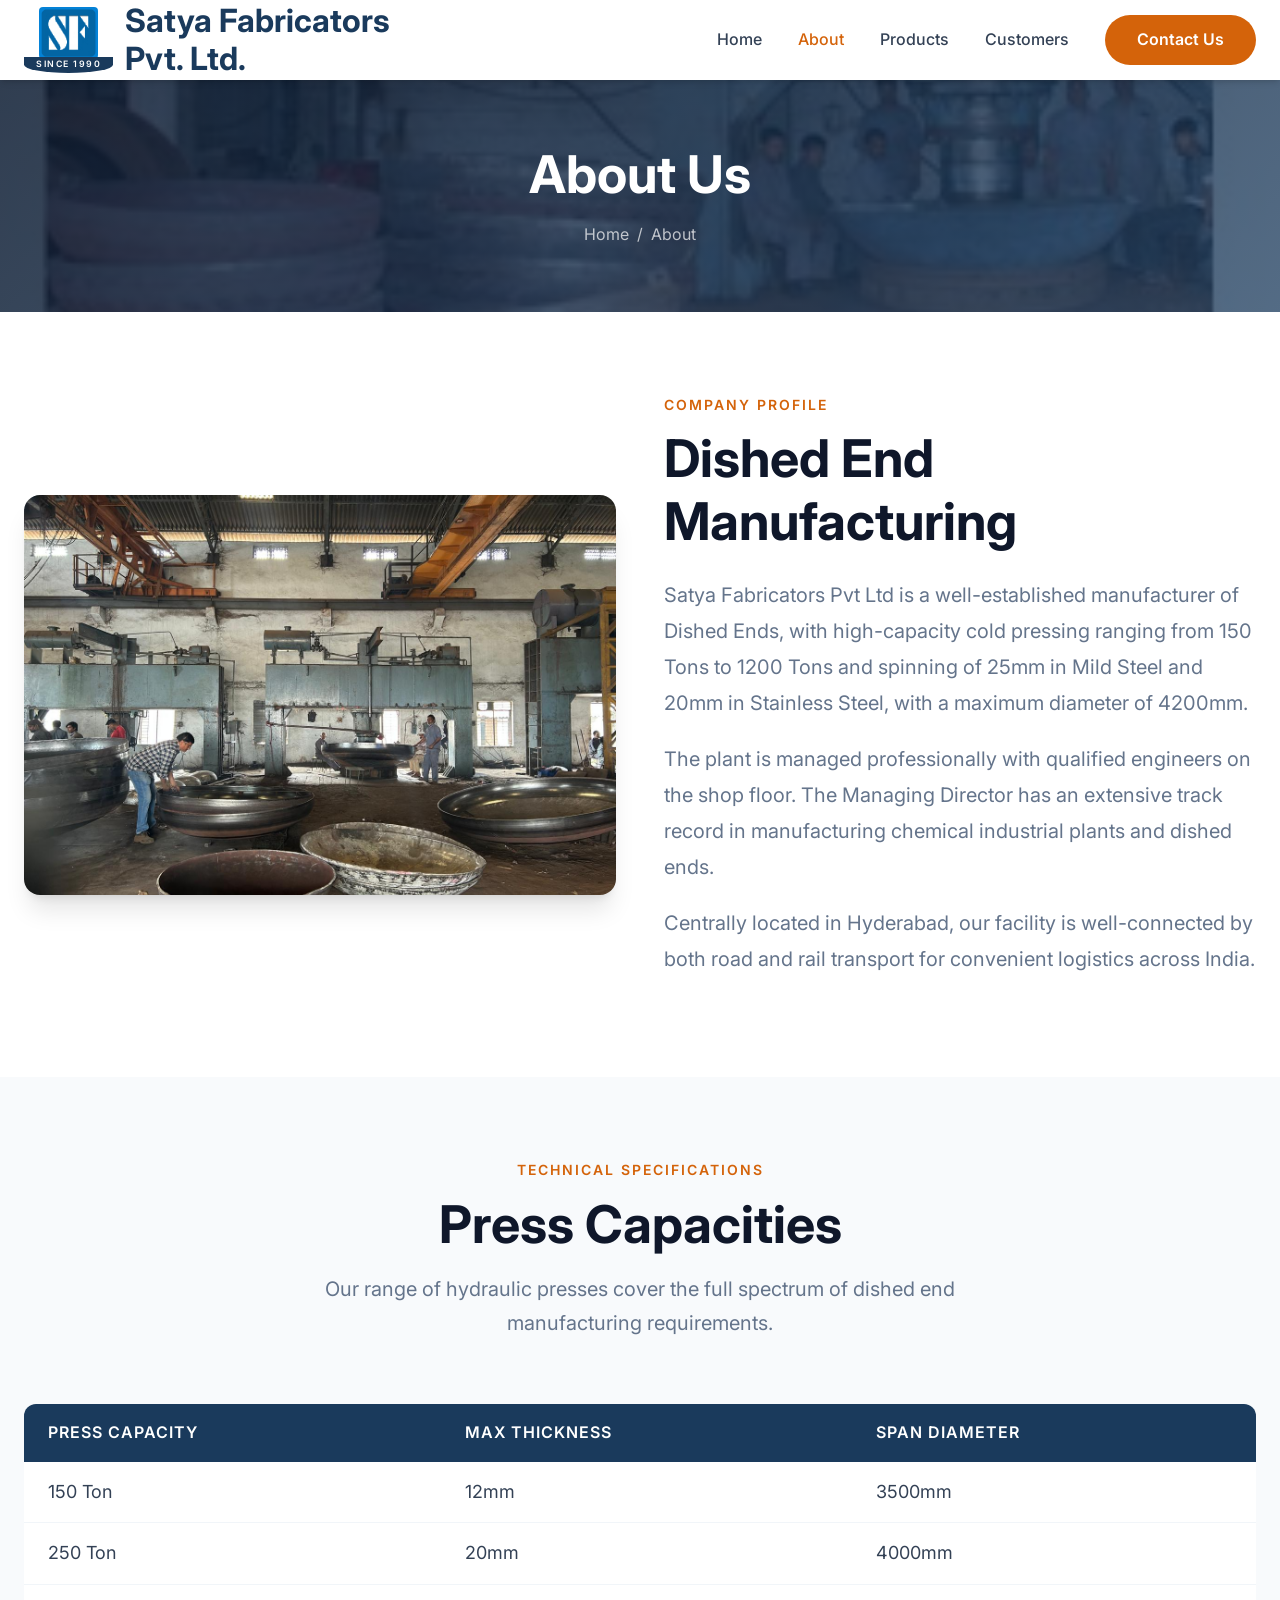
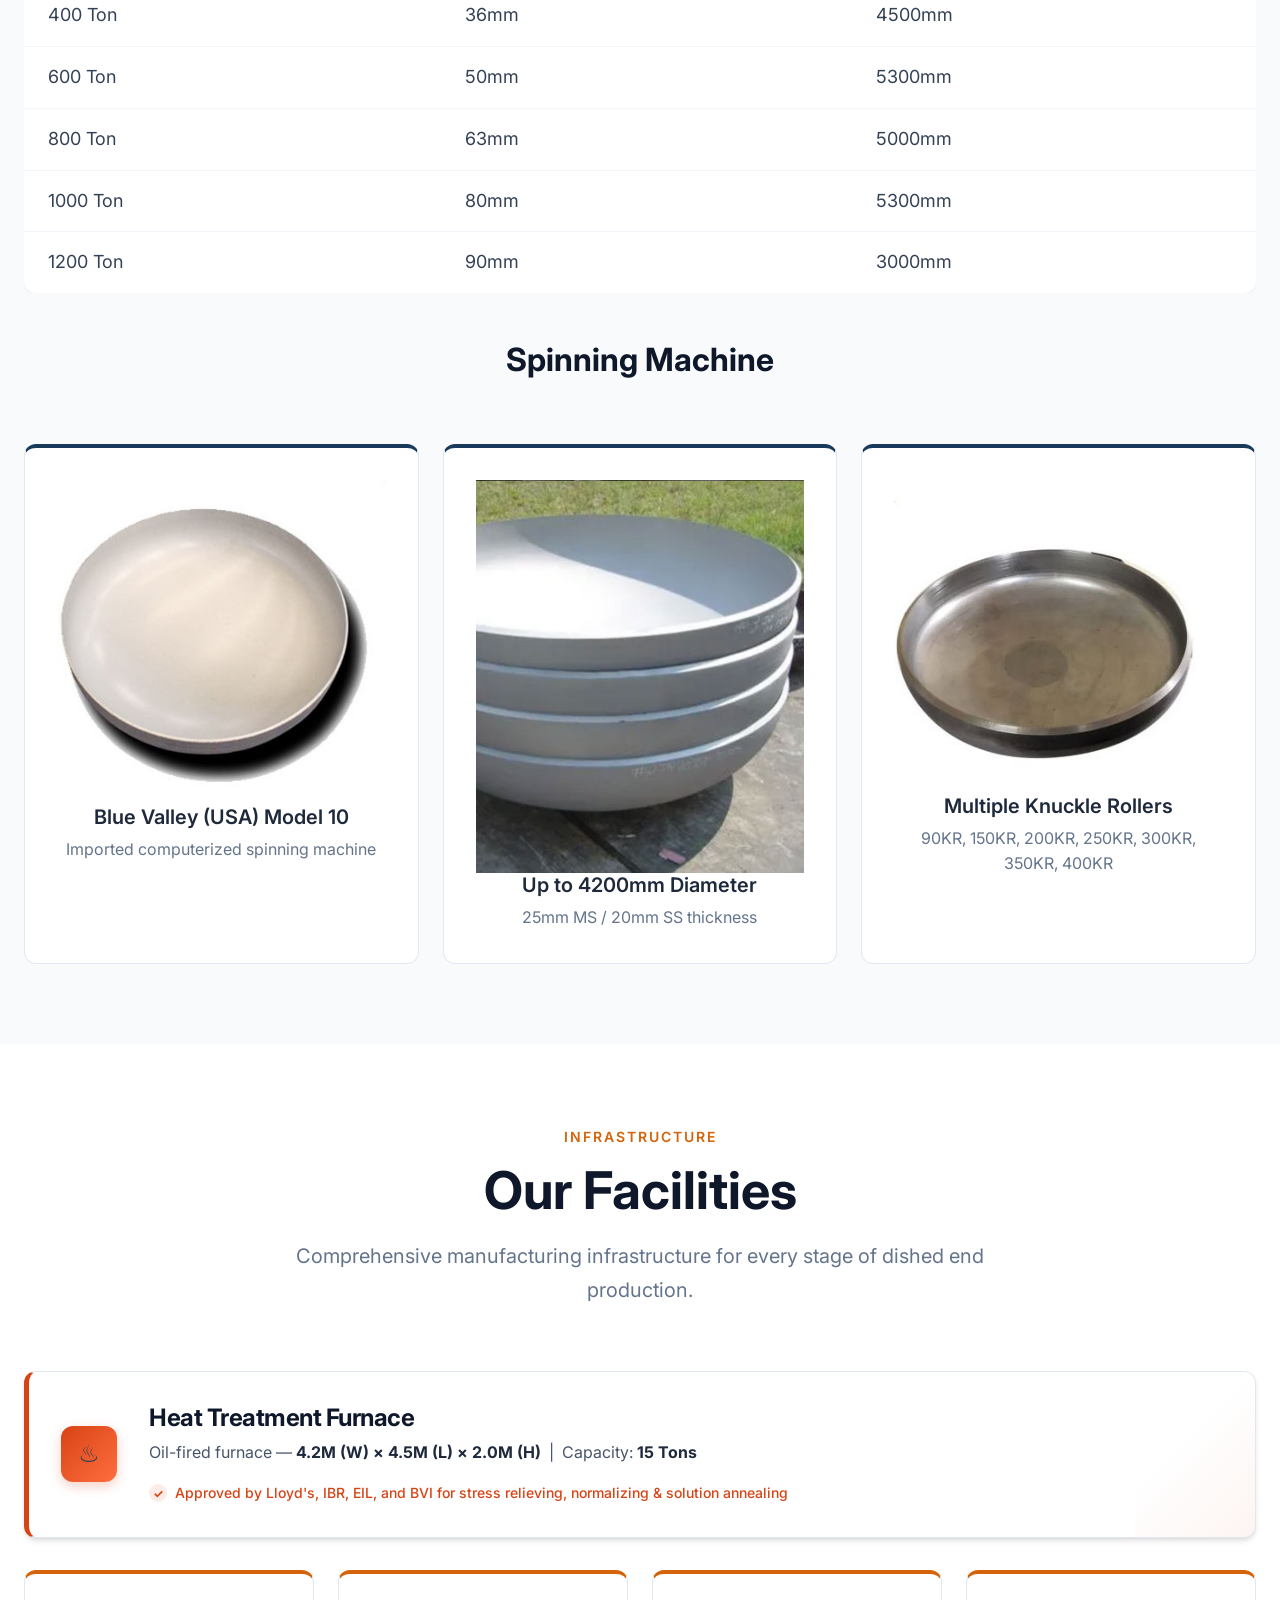
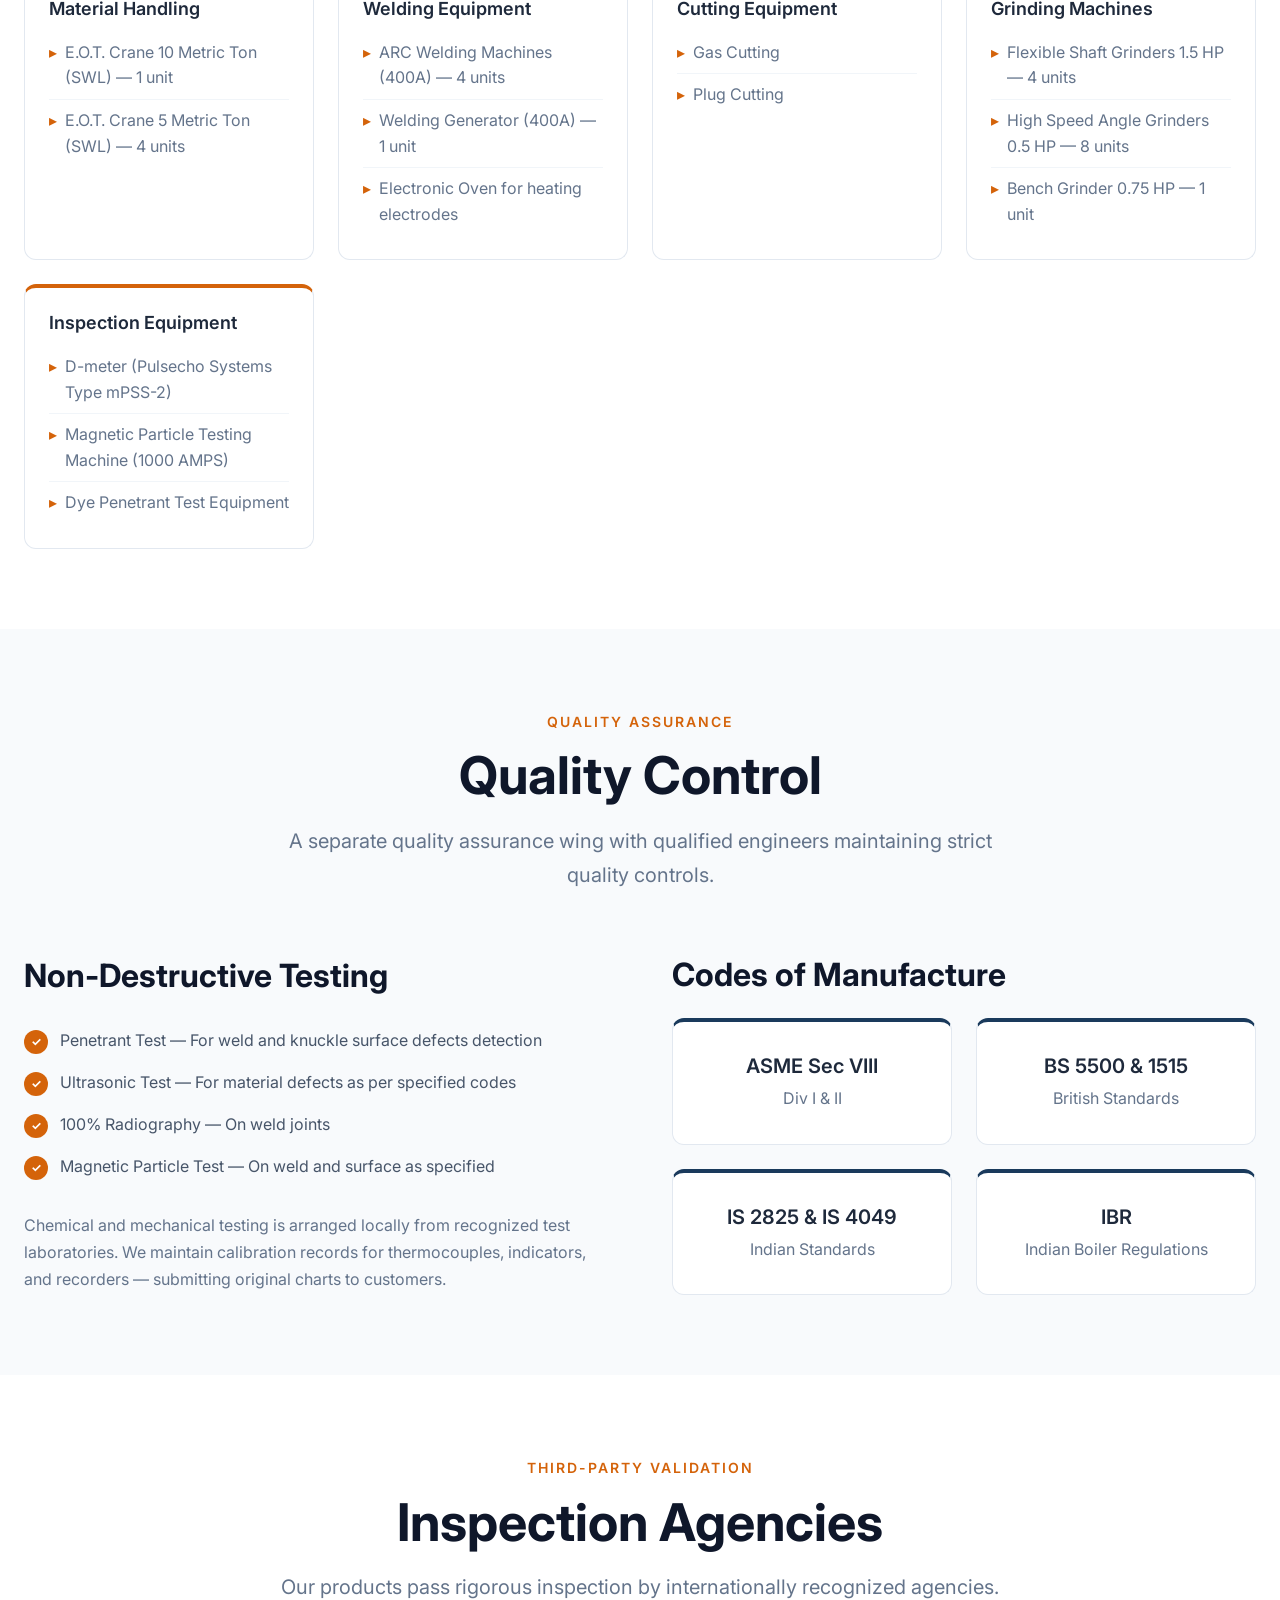
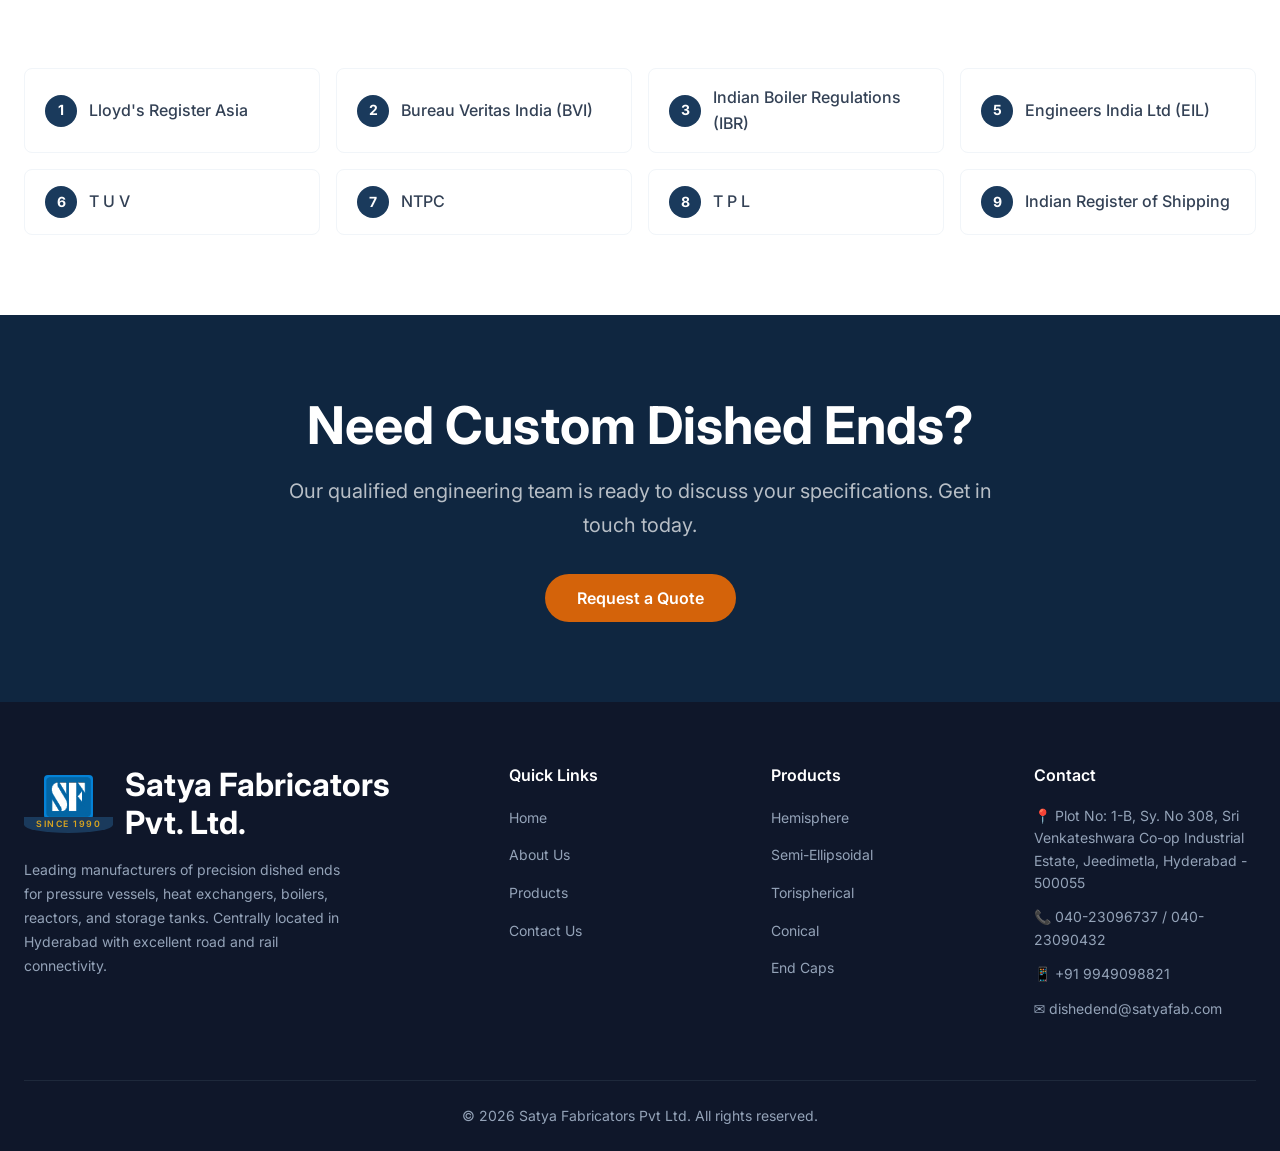
==== commit 1fddcb45: "Add Google Apps Script contact form backend, UI refinements - Contact form now submits to Google App" ====
--- a/about.html
+++ b/about.html
@@ -313,7 +313,7 @@
             </div>
             <div class="header__logo-text" style="color: var(--color-white);">
               Satya Fabricators
-              <span>Pvt. Ltd.</span>
+              <br>Pvt. Ltd.<br>
             </div>
           </div>
           <p>Leading manufacturers of precision dished ends for pressure vessels, heat exchangers, boilers, reactors, and storage tanks. Centrally located in Hyderabad with excellent road and rail connectivity.</p>
@@ -346,7 +346,7 @@
         </div>
       </div>
       <div class="footer__bottom">
-        &copy; 2025 Satya Fabricators Pvt Ltd. All rights reserved.
+        &copy; 2026 Satya Fabricators Pvt Ltd. All rights reserved.
       </div>
     </div>
   </footer>
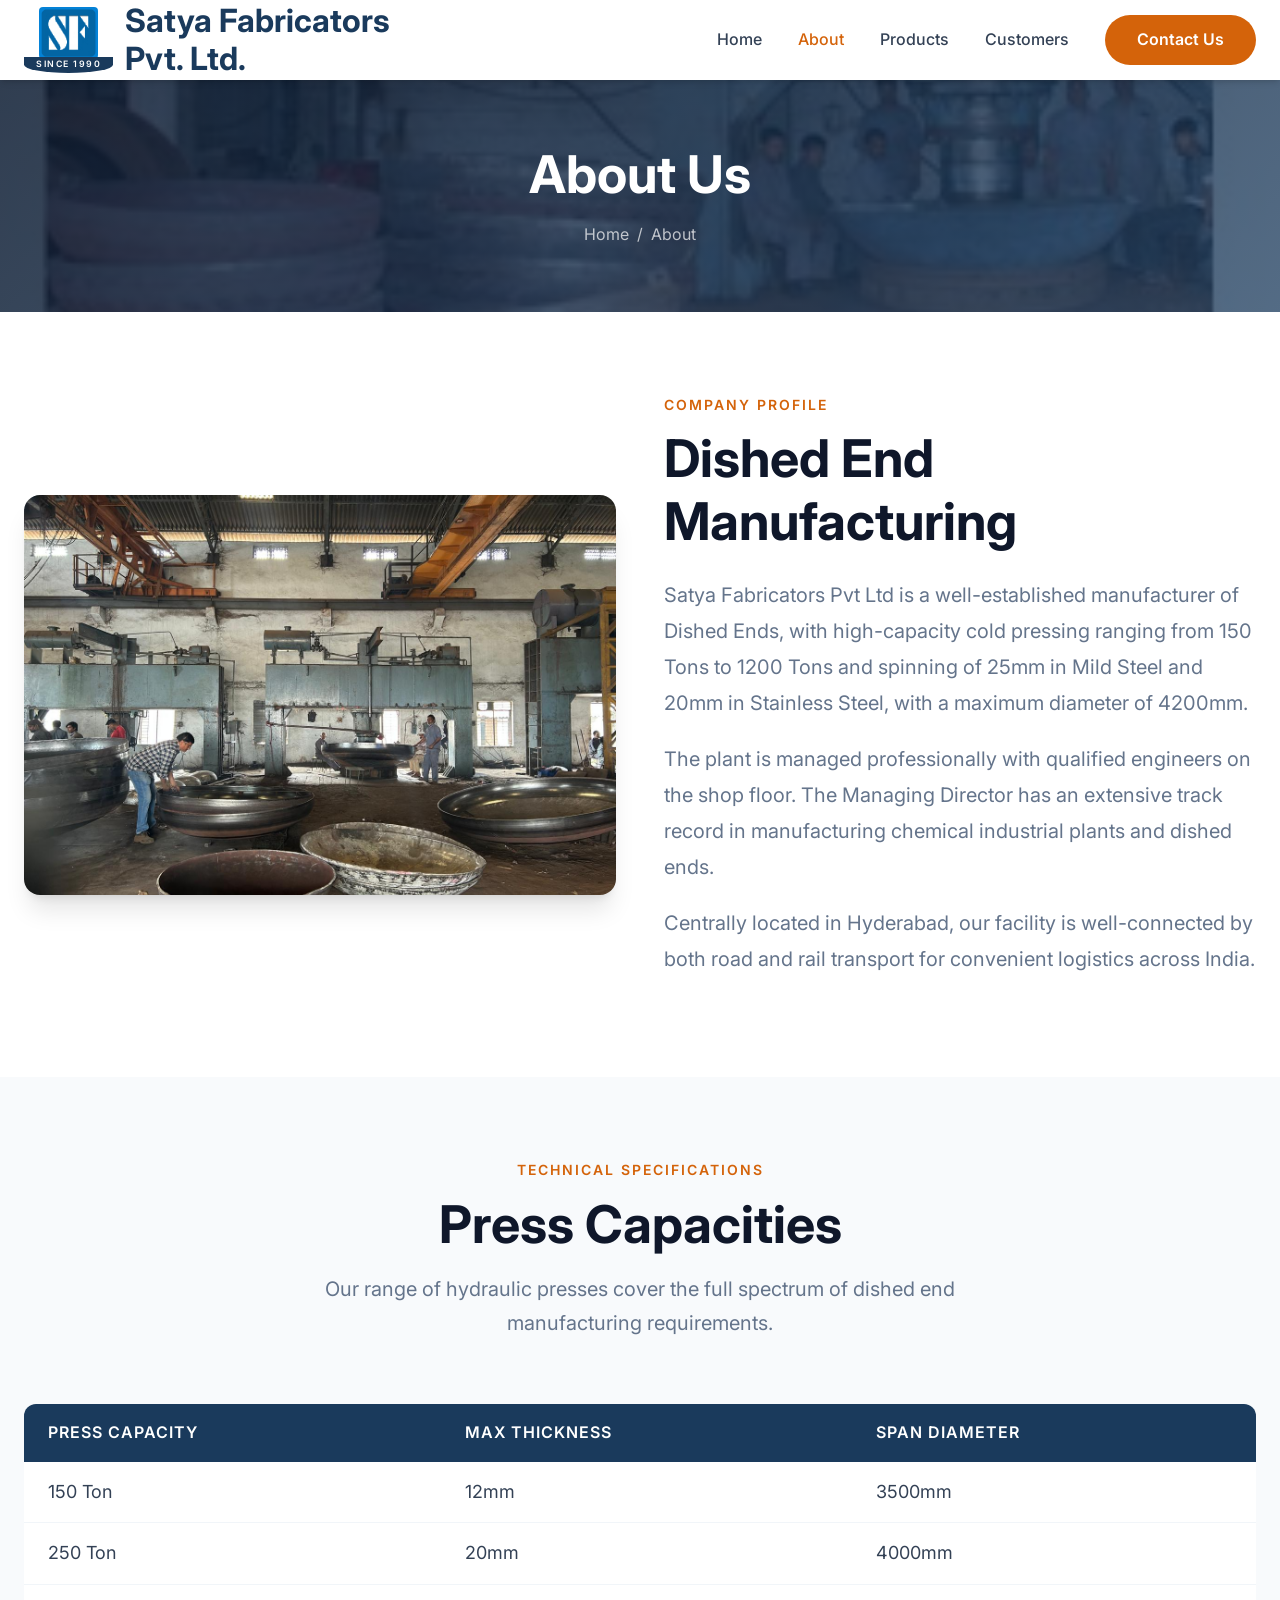
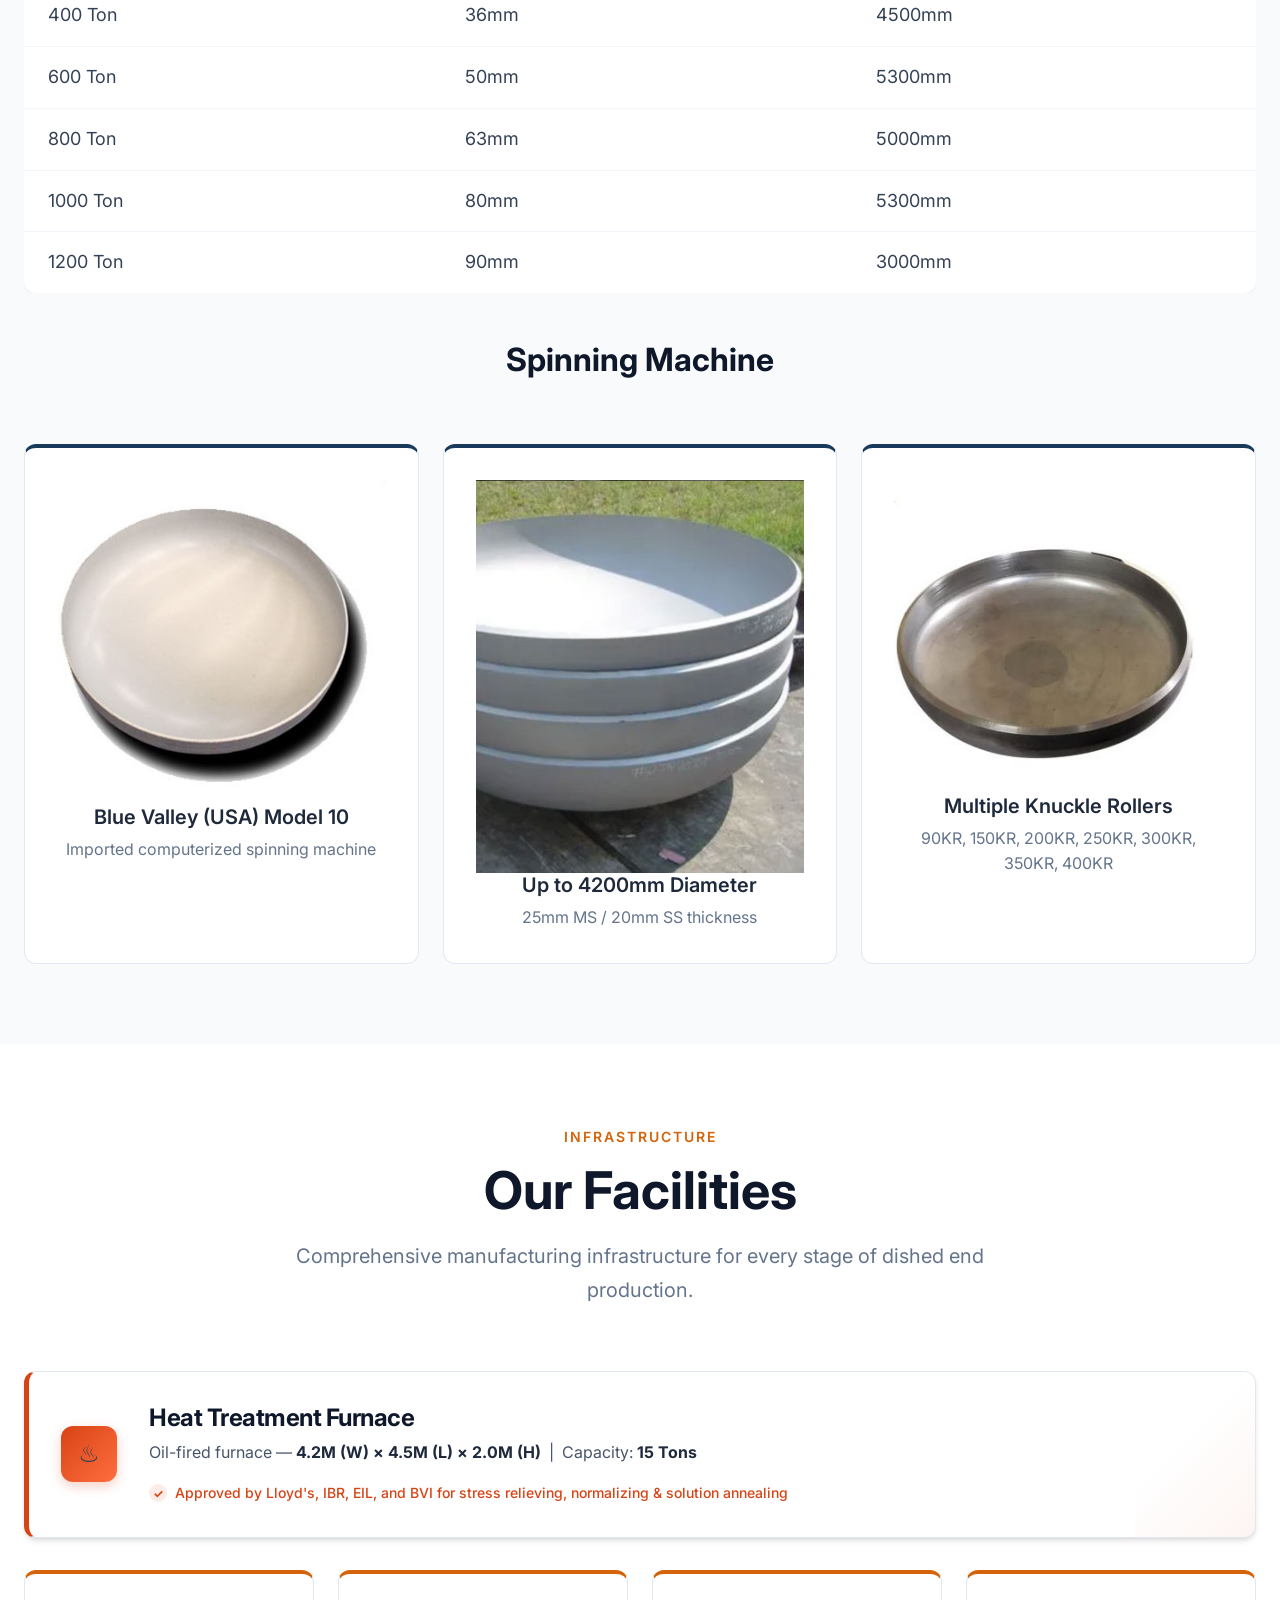
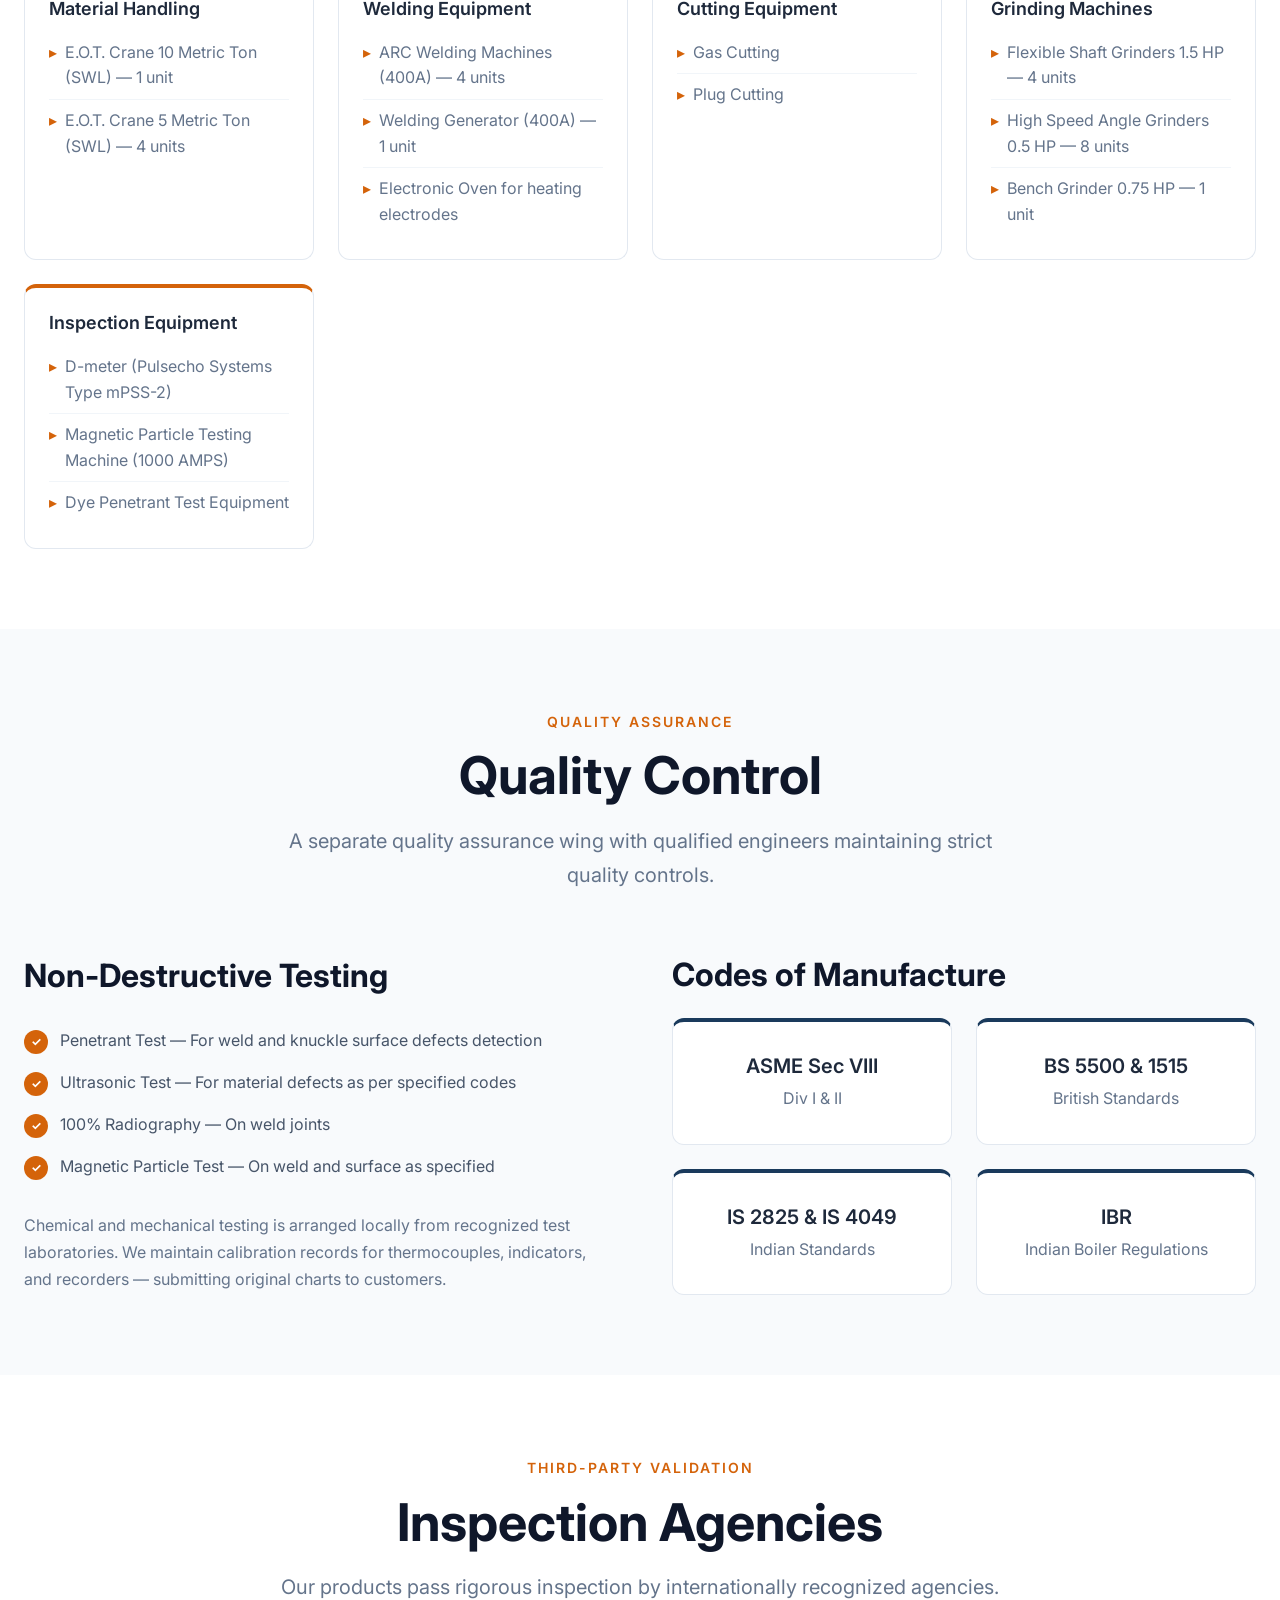
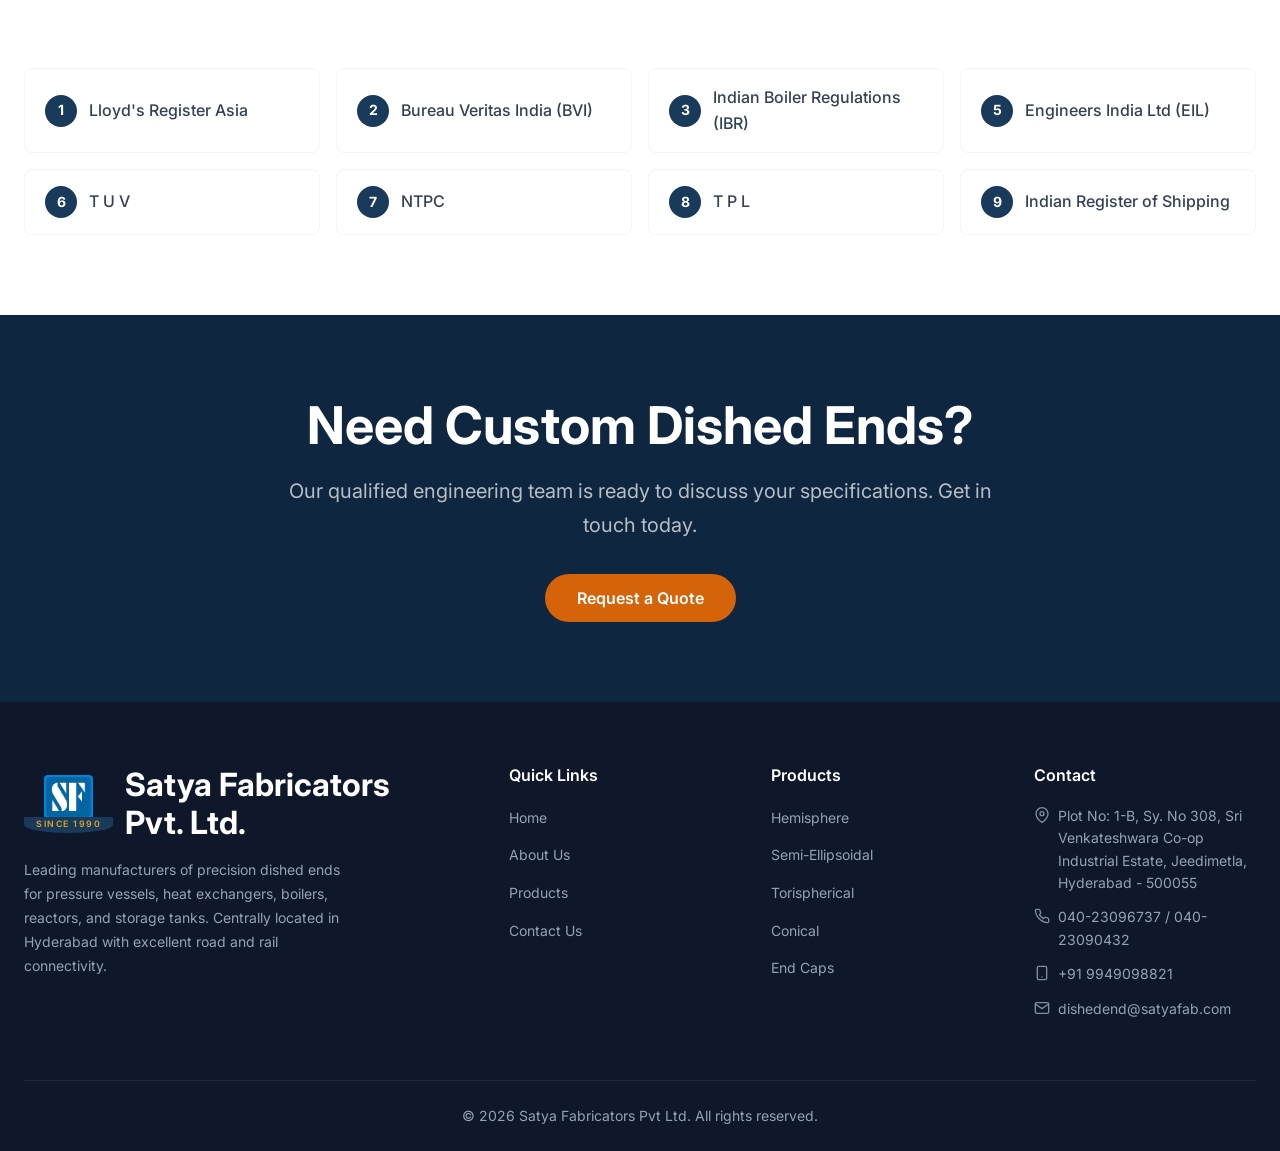
==== commit 2295a29a: "SEO, customer reorder, and professional SVG icons update - Added 'Telangana, India' to all page titl" ====
--- a/about.html
+++ b/about.html
@@ -4,7 +4,7 @@
   <meta charset="UTF-8">
   <meta name="viewport" content="width=device-width, initial-scale=1.0">
   <meta name="description" content="About Satya Fabricators — Our facilities, capacities, quality control, and inspection standards for dished end manufacturing.">
-  <title>About Us — Satya Fabricators Pvt Ltd</title>
+  <title>About Us — Satya Fabricators Pvt Ltd | Telangana, India</title>
   <link rel="preconnect" href="https://fonts.googleapis.com">
   <link rel="preconnect" href="https://fonts.gstatic.com" crossorigin>
   <link href="https://fonts.googleapis.com/css2?family=Inter:wght@400;500;600;700&display=swap" rel="stylesheet">
@@ -339,10 +339,10 @@
         </div>
         <div>
           <h4 class="footer__title">Contact</h4>
-          <div class="footer__contact-item">📍 Plot No: 1-B, Sy. No 308, Sri Venkateshwara Co-op Industrial Estate, Jeedimetla, Hyderabad - 500055</div>
-          <div class="footer__contact-item">📞 040-23096737 / 040-23090432</div>
-          <div class="footer__contact-item">📱 +91 9949098821</div>
-          <div class="footer__contact-item">✉️ dishedend@satyafab.com</div>
+          <div class="footer__contact-item"><svg xmlns="http://www.w3.org/2000/svg" width="16" height="16" viewBox="0 0 24 24" fill="none" stroke="currentColor" stroke-width="2" stroke-linecap="round" stroke-linejoin="round"><path d="M21 10c0 7-9 13-9 13s-9-6-9-13a9 9 0 0 1 18 0z"></path><circle cx="12" cy="10" r="3"></circle></svg> Plot No: 1-B, Sy. No 308, Sri Venkateshwara Co-op Industrial Estate, Jeedimetla, Hyderabad - 500055</div>
+          <div class="footer__contact-item"><svg xmlns="http://www.w3.org/2000/svg" width="16" height="16" viewBox="0 0 24 24" fill="none" stroke="currentColor" stroke-width="2" stroke-linecap="round" stroke-linejoin="round"><path d="M22 16.92v3a2 2 0 0 1-2.18 2 19.79 19.79 0 0 1-8.63-3.07 19.5 19.5 0 0 1-6-6 19.79 19.79 0 0 1-3.07-8.67A2 2 0 0 1 4.11 2h3a2 2 0 0 1 2 1.72 12.84 12.84 0 0 0 .7 2.81 2 2 0 0 1-.45 2.11L8.09 9.91a16 16 0 0 0 6 6l1.27-1.27a2 2 0 0 1 2.11-.45 12.84 12.84 0 0 0 2.81.7A2 2 0 0 1 22 16.92z"></path></svg> 040-23096737 / 040-23090432</div>
+          <div class="footer__contact-item"><svg xmlns="http://www.w3.org/2000/svg" width="16" height="16" viewBox="0 0 24 24" fill="none" stroke="currentColor" stroke-width="2" stroke-linecap="round" stroke-linejoin="round"><rect x="5" y="2" width="14" height="20" rx="2" ry="2"></rect><line x1="12" y1="18" x2="12.01" y2="18"></line></svg> +91 9949098821</div>
+          <div class="footer__contact-item"><svg xmlns="http://www.w3.org/2000/svg" width="16" height="16" viewBox="0 0 24 24" fill="none" stroke="currentColor" stroke-width="2" stroke-linecap="round" stroke-linejoin="round"><path d="M4 4h16c1.1 0 2 .9 2 2v12c0 1.1-.9 2-2 2H4c-1.1 0-2-.9-2-2V6c0-1.1.9-2 2-2z"></path><polyline points="22,6 12,13 2,6"></polyline></svg> dishedend@satyafab.com</div>
         </div>
       </div>
       <div class="footer__bottom">
--- a/css/styles.css
+++ b/css/styles.css
@@ -1188,6 +1188,12 @@
   align-items: flex-start;
 }
 
+.footer__contact-item svg {
+  flex-shrink: 0;
+  margin-top: 2px;
+  opacity: 0.85;
+}
+
 .footer__bottom {
   padding: var(--space-6) 0;
   text-align: center;
--- a/css/pages.css
+++ b/css/pages.css
@@ -288,6 +288,21 @@
   font-size: var(--text-2xl);
   margin-bottom: var(--space-4);
   color: var(--color-gray-800);
+  display: flex;
+  align-items: center;
+  gap: 0.6rem;
+}
+
+.contact-icon {
+  display: inline-flex;
+  align-items: center;
+  justify-content: center;
+  width: 40px;
+  height: 40px;
+  border-radius: 50%;
+  background: var(--color-accent, #2563eb);
+  color: #fff;
+  flex-shrink: 0;
 }
 
 .contact-info-block p {
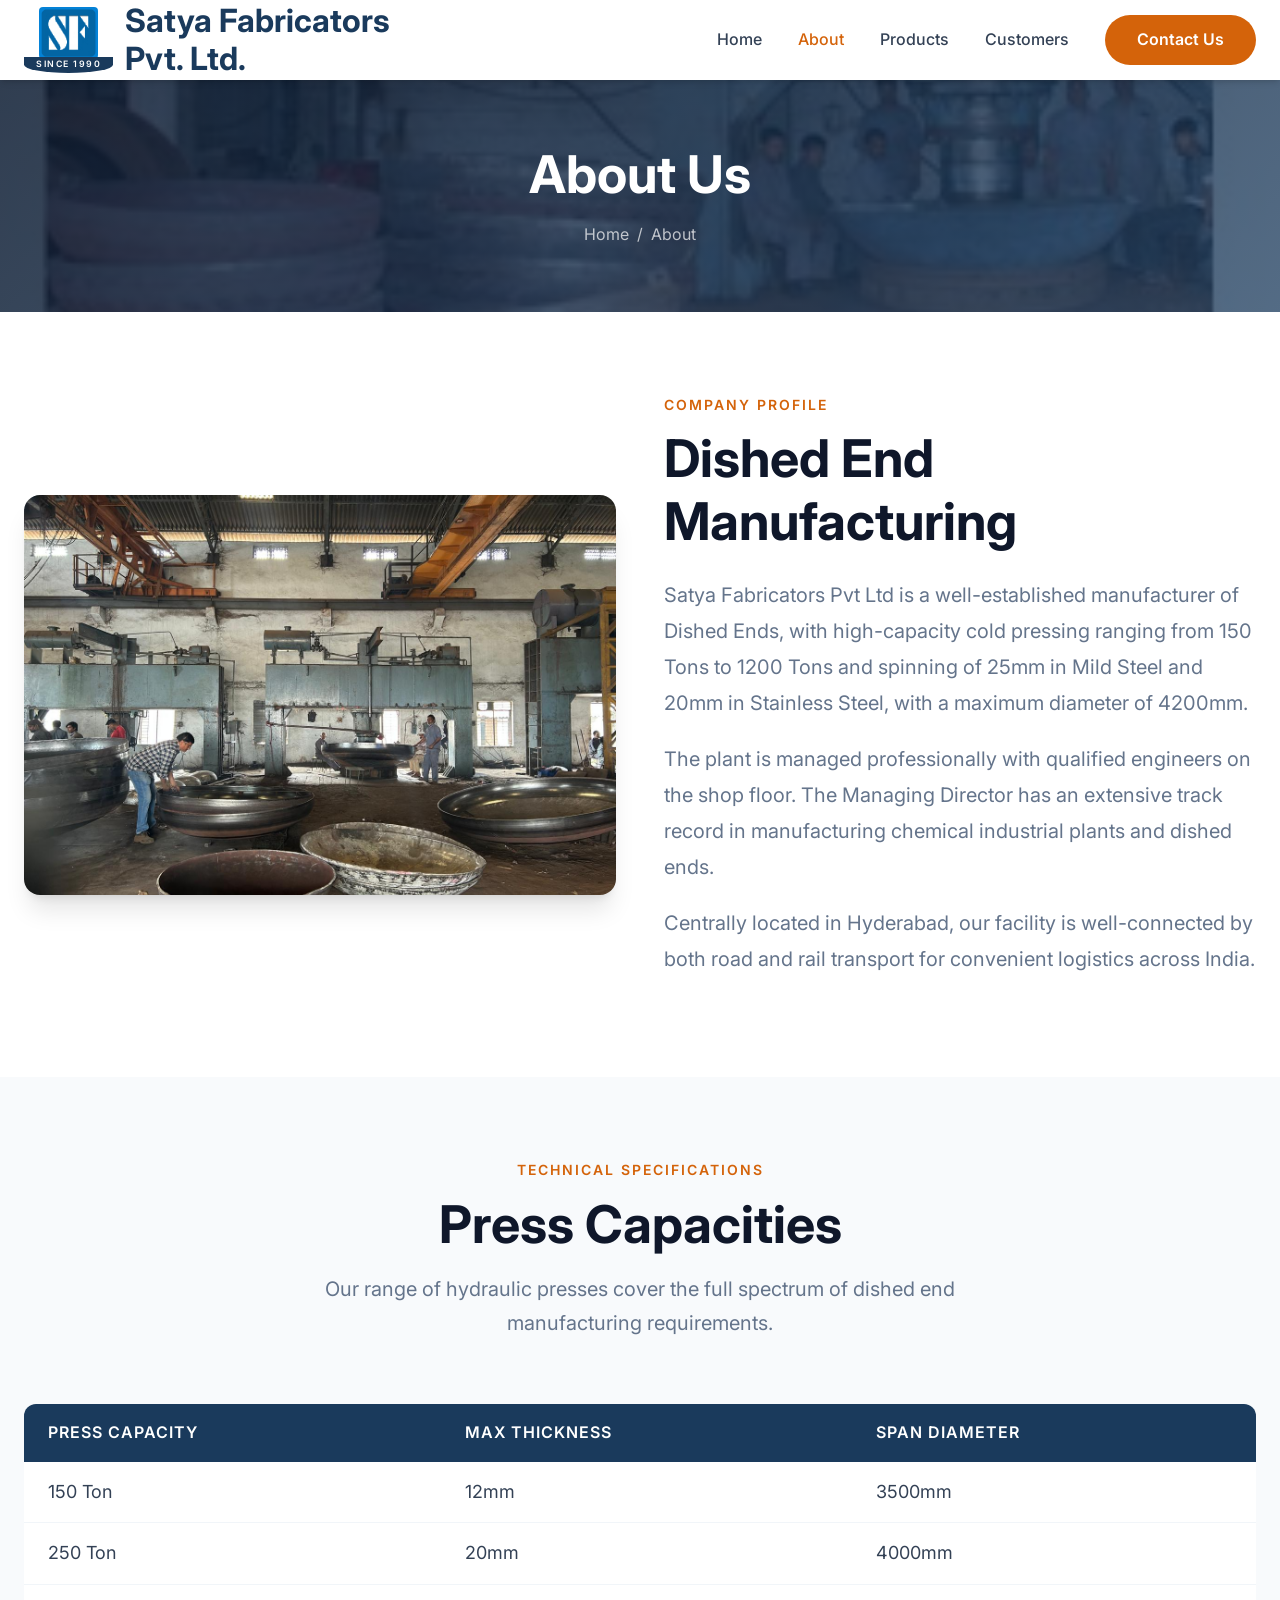
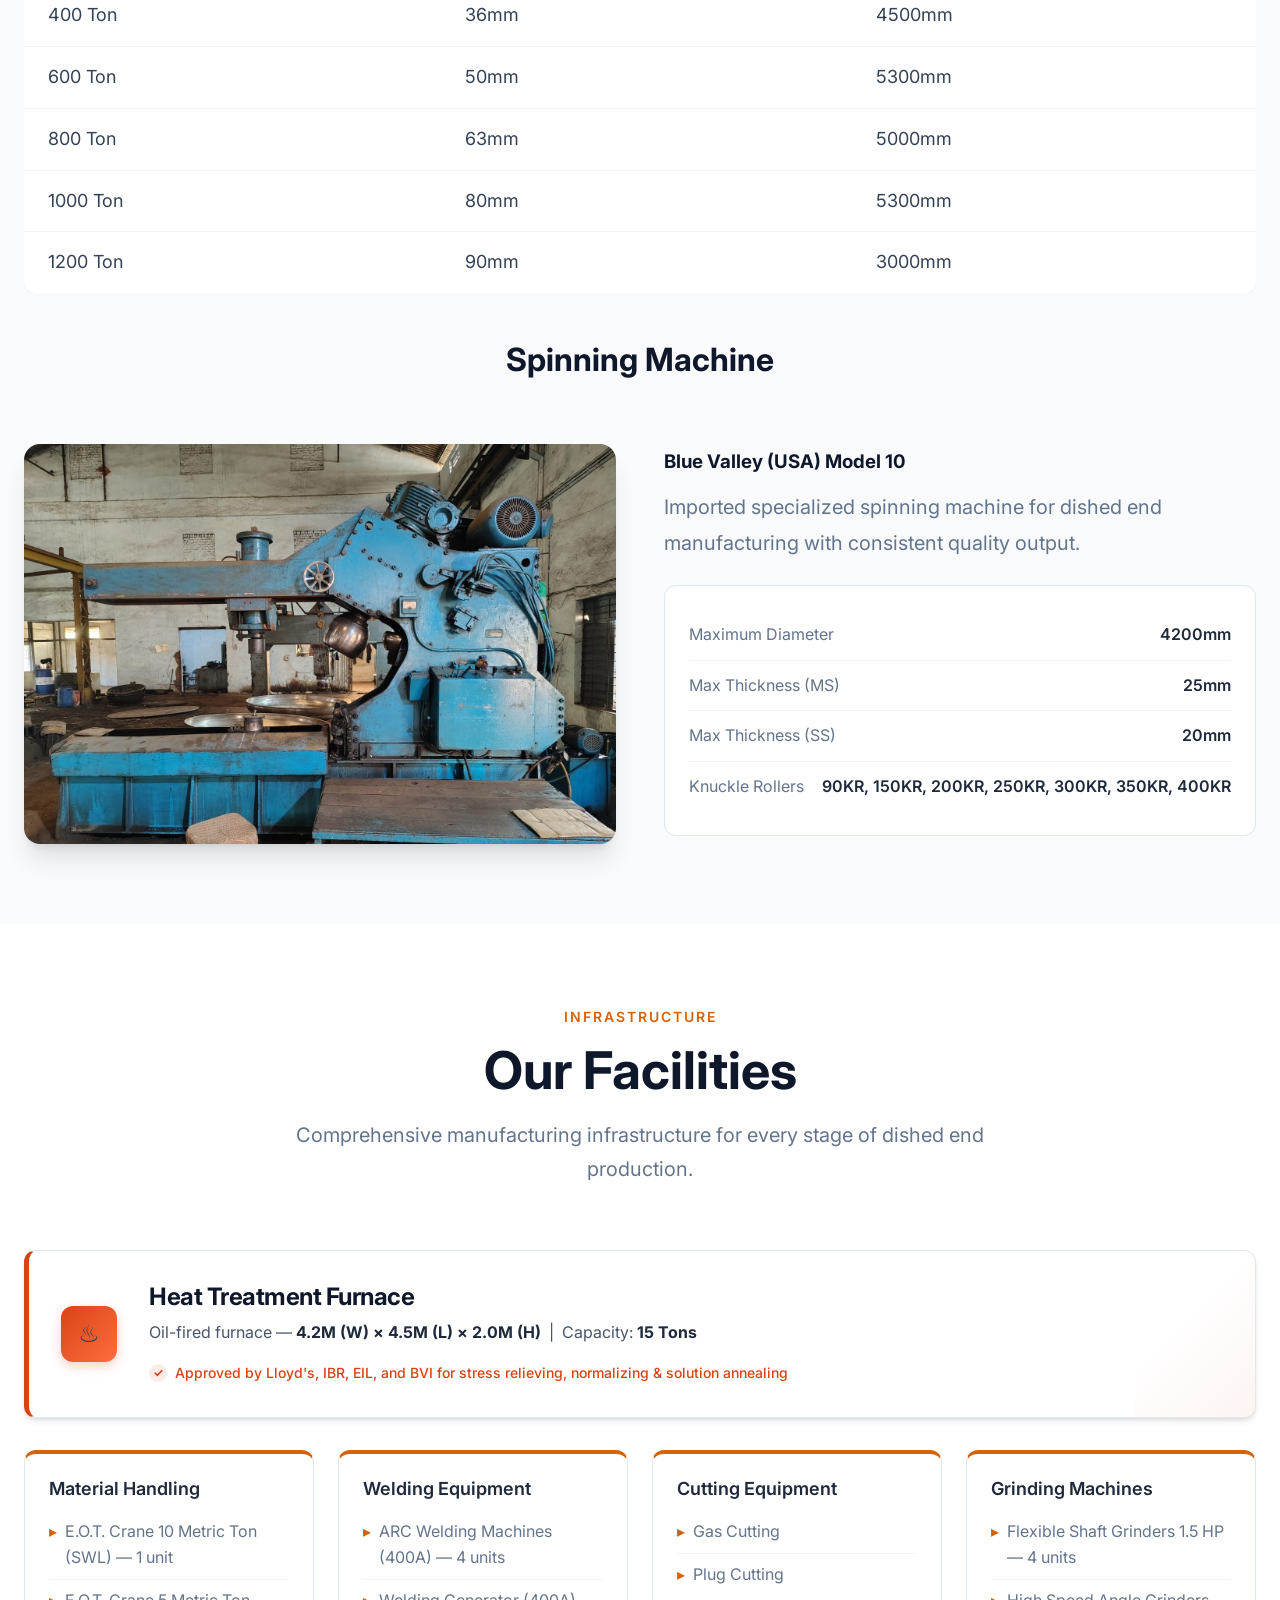
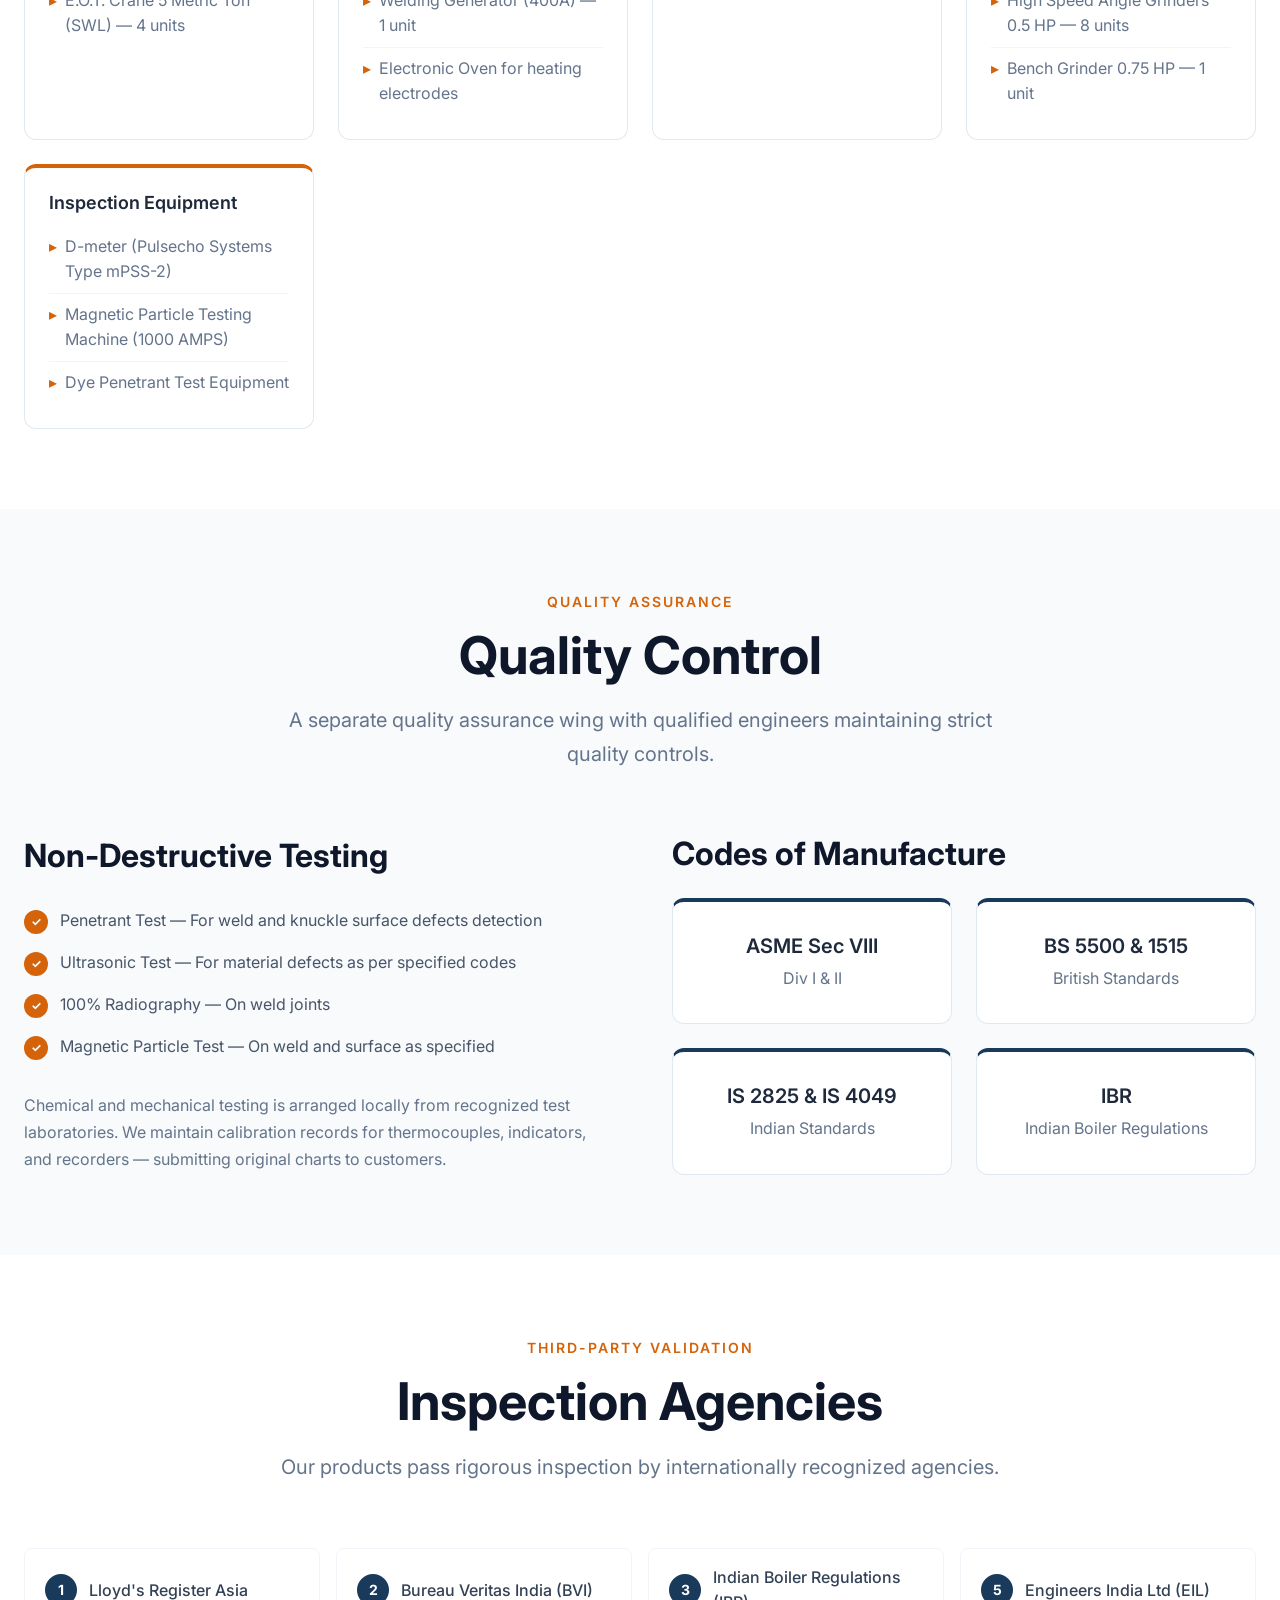
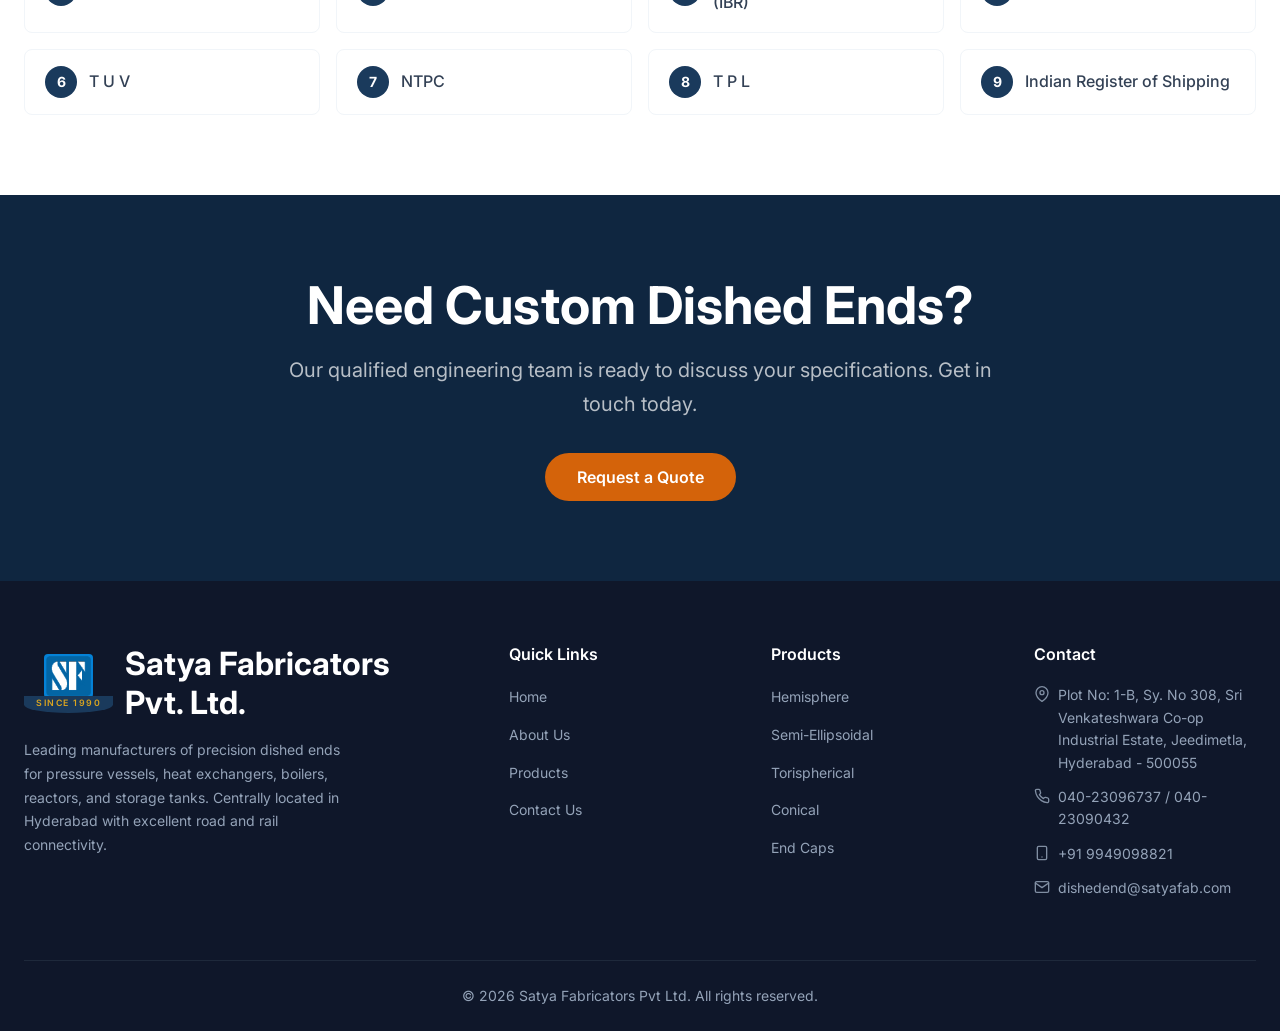
==== commit 1d22c30a: "About page: spinning machine section with actual image + specs layout, update README" ====
--- a/about.html
+++ b/about.html
@@ -112,21 +112,31 @@
         <div class="section__header reveal">
           <h2 class="section__title" style="font-size: var(--text-3xl);">Spinning Machine</h2>
         </div>
-        <div class="certifications__grid reveal">
-          <div class="cert-card">
-            <img src="images/stainless-steel-dish-end.jpg" alt="Blue Valley Machine" class="cert-card__img">
-            <h4 class="cert-card__title">Blue Valley (USA) Model 10</h4>
-            <p class="cert-card__desc">Imported computerized spinning machine</p>
+        <div class="about-banner reveal">
+          <div>
+            <img src="images/spinning_machine.jpeg" alt="Blue Valley USA Model 10 Spinning Machine at Satya Fabricators" class="about-banner__image">
           </div>
-          <div class="cert-card">
-            <img src="images/dish-end.jpg" alt="Large Diameter" class="cert-card__img">
-            <h4 class="cert-card__title">Up to 4200mm Diameter</h4>
-            <p class="cert-card__desc">25mm MS / 20mm SS thickness</p>
-          </div>
-          <div class="cert-card">
-            <img src="images/duplex-pipe-dish-end.jpg" alt="Knuckle Rollers" class="cert-card__img">
-            <h4 class="cert-card__title">Multiple Knuckle Rollers</h4>
-            <p class="cert-card__desc">90KR, 150KR, 200KR, 250KR, 300KR, 350KR, 400KR</p>
+          <div class="about-banner__content">
+            <h3 style="margin-bottom: var(--space-4);">Blue Valley (USA) Model 10</h3>
+            <p style="margin-bottom: var(--space-4);">Imported specialized spinning machine for dished end manufacturing with consistent quality output.</p>
+            <div class="product-specs">
+              <div class="product-specs__item">
+                <span class="product-specs__label">Maximum Diameter</span>
+                <span class="product-specs__value">4200mm</span>
+              </div>
+              <div class="product-specs__item">
+                <span class="product-specs__label">Max Thickness (MS)</span>
+                <span class="product-specs__value">25mm</span>
+              </div>
+              <div class="product-specs__item">
+                <span class="product-specs__label">Max Thickness (SS)</span>
+                <span class="product-specs__value">20mm</span>
+              </div>
+              <div class="product-specs__item">
+                <span class="product-specs__label">Knuckle Rollers</span>
+                <span class="product-specs__value">90KR, 150KR, 200KR, 250KR, 300KR, 350KR, 400KR</span>
+              </div>
+            </div>
           </div>
         </div>
       </div>
--- a/css/styles.css
+++ b/css/styles.css
@@ -623,45 +623,62 @@
 /* --- Products / Shapes Section --- */
 .products__grid {
   display: grid;
-  grid-template-columns: repeat(auto-fit, minmax(220px, 1fr));
-  gap: var(--space-6);
+  grid-template-columns: repeat(4, 1fr);
+  gap: var(--space-3);
 }
 
 .product-card {
-  background: var(--color-white);
+  position: relative;
   border-radius: var(--radius-lg);
-  padding: var(--space-6);
-  text-align: center;
-  border: 2px solid var(--color-gray-200);
-  transition: all var(--transition-base);
-  cursor: default;
+  overflow: hidden;
+  cursor: pointer;
+  aspect-ratio: 1;
+  transition: transform 0.3s ease, box-shadow 0.3s ease;
 }
 
 .product-card:hover {
-  border-color: var(--color-accent);
-  box-shadow: var(--shadow-md);
-  transform: translateY(-2px);
+  transform: translateY(-4px);
+  box-shadow: var(--shadow-lg);
 }
 
 .product-card__img {
   width: 100%;
-  height: 200px;
+  height: 100%;
   object-fit: cover;
-  margin-bottom: var(--space-6);
-  border-radius: var(--radius-md);
-  background: var(--color-off-white);
+  object-position: center;
+  display: block;
+  transition: transform 0.4s ease;
+}
+
+.product-card:hover .product-card__img {
+  transform: scale(1.08);
+}
+
+.product-card__overlay {
+  position: absolute;
+  inset: 0;
+  background: linear-gradient(to top, rgba(0,0,0,0.8) 0%, rgba(0,0,0,0.2) 40%, transparent 70%);
+  display: flex;
+  flex-direction: column;
+  justify-content: flex-end;
+  padding: var(--space-4);
+  transition: background 0.3s ease;
+}
+
+.product-card:hover .product-card__overlay {
+  background: linear-gradient(to top, rgba(0,0,0,0.85) 0%, rgba(0,0,0,0.3) 50%, transparent 80%);
 }
 
 .product-card__name {
-  font-size: var(--text-2xl);
+  font-size: var(--text-lg);
   font-weight: 600;
-  color: var(--color-gray-800);
+  color: var(--color-white);
 }
 
 .product-card__desc {
-  font-size: var(--text-base);
-  color: var(--color-gray-500);
-  margin-top: var(--space-2);
+  font-size: var(--text-sm);
+  color: rgba(255, 255, 255, 0.8);
+  margin-top: var(--space-1);
 }
 
 /* --- Materials Section --- */
@@ -1327,6 +1344,10 @@
   }
 
   .lightbox-grid {
+    grid-template-columns: repeat(3, 1fr);
+  }
+
+  .products__grid {
     grid-template-columns: repeat(3, 1fr);
   }
 }
@@ -1412,9 +1433,12 @@
     font-size: var(--text-4xl);
   }
 
-  .capability-card__img,
-  .product-card__img {
+  .capability-card__img {
     height: 160px;
+  }
+
+  .products__grid {
+    grid-template-columns: repeat(2, 1fr);
   }
 
   .form__row {
